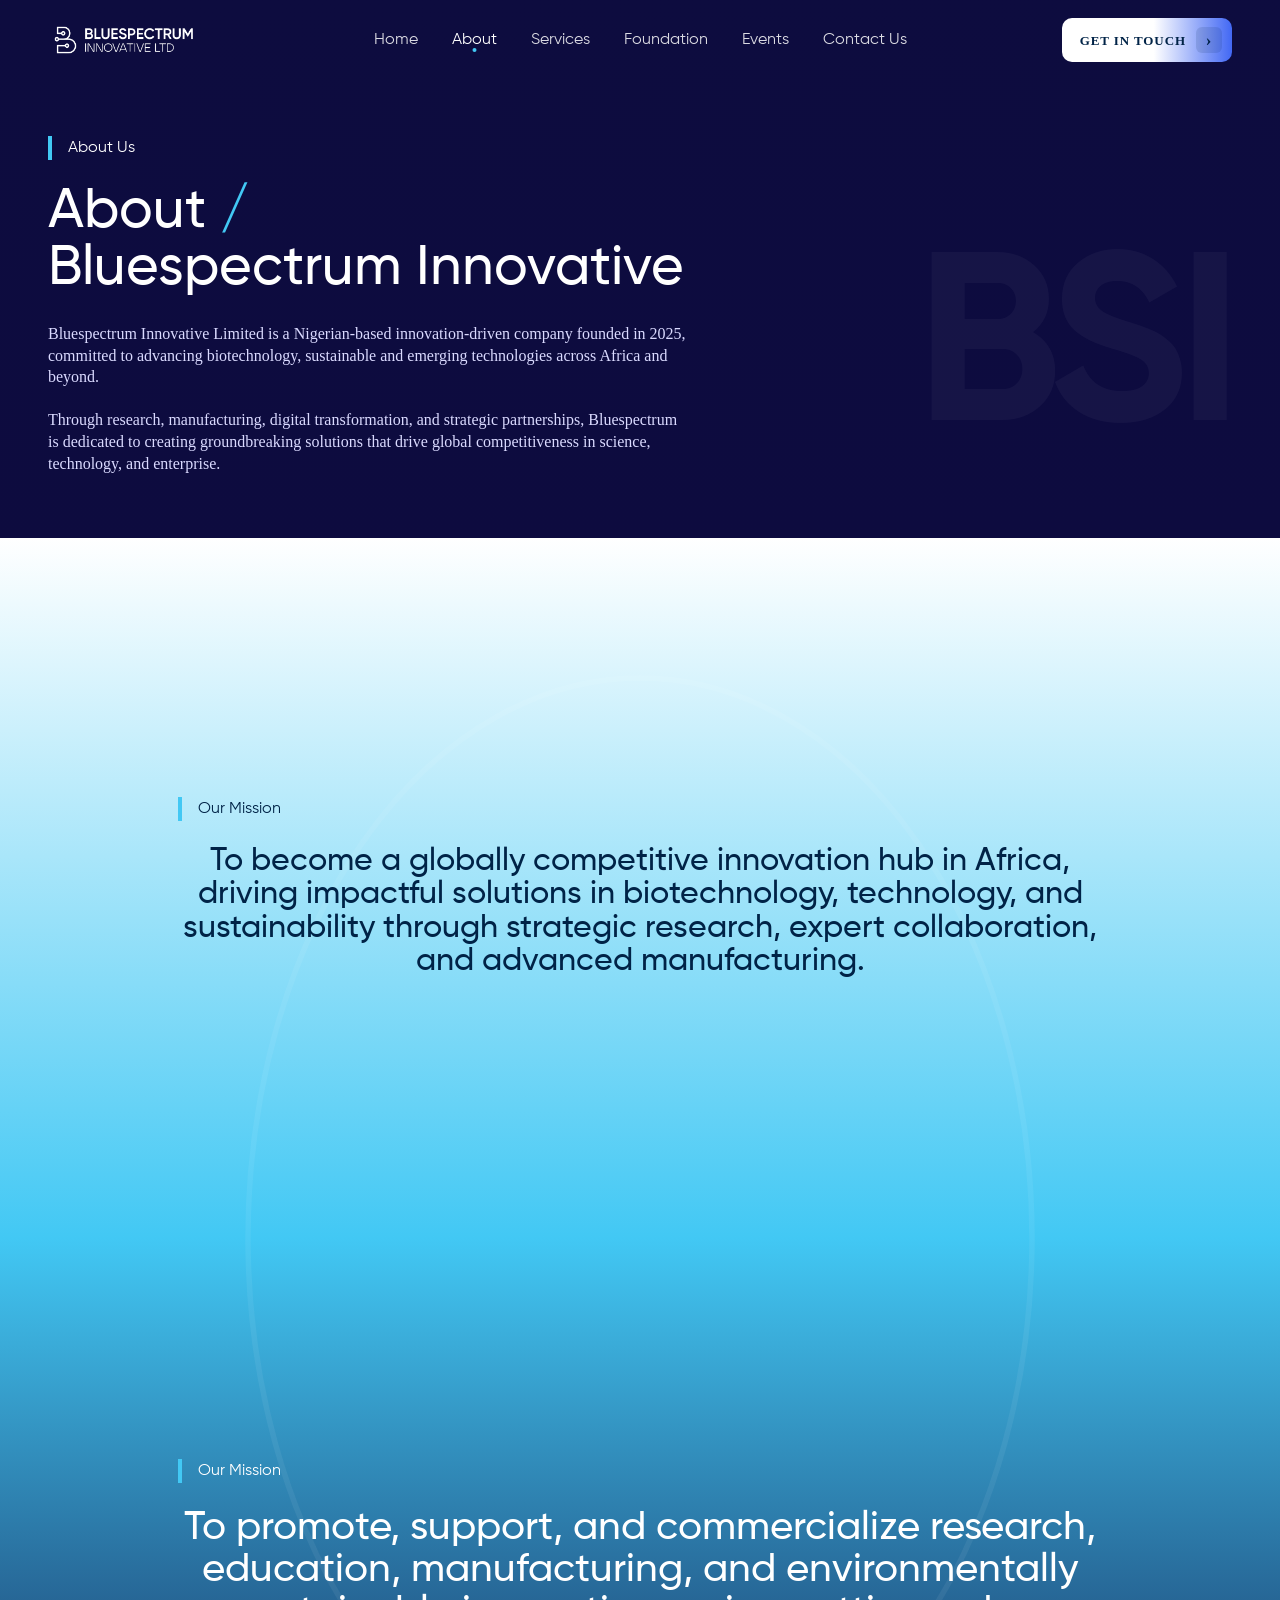
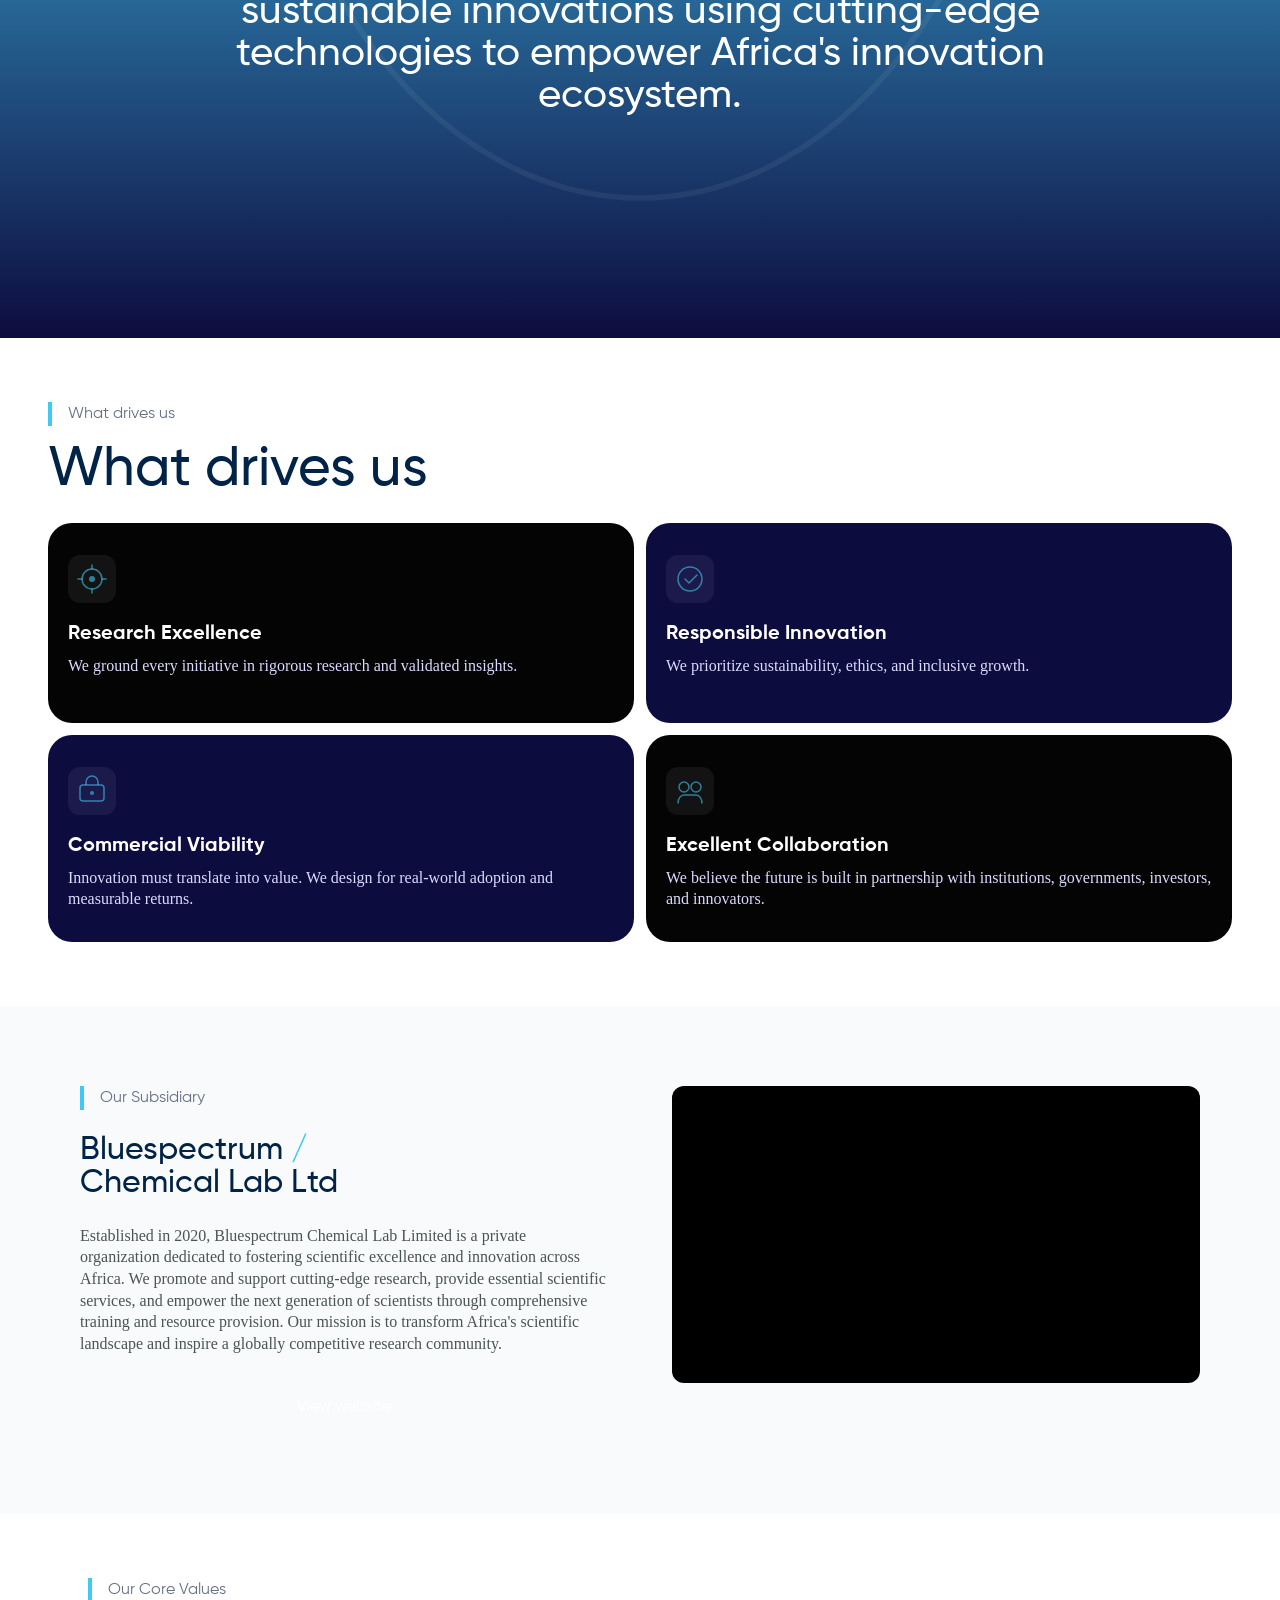
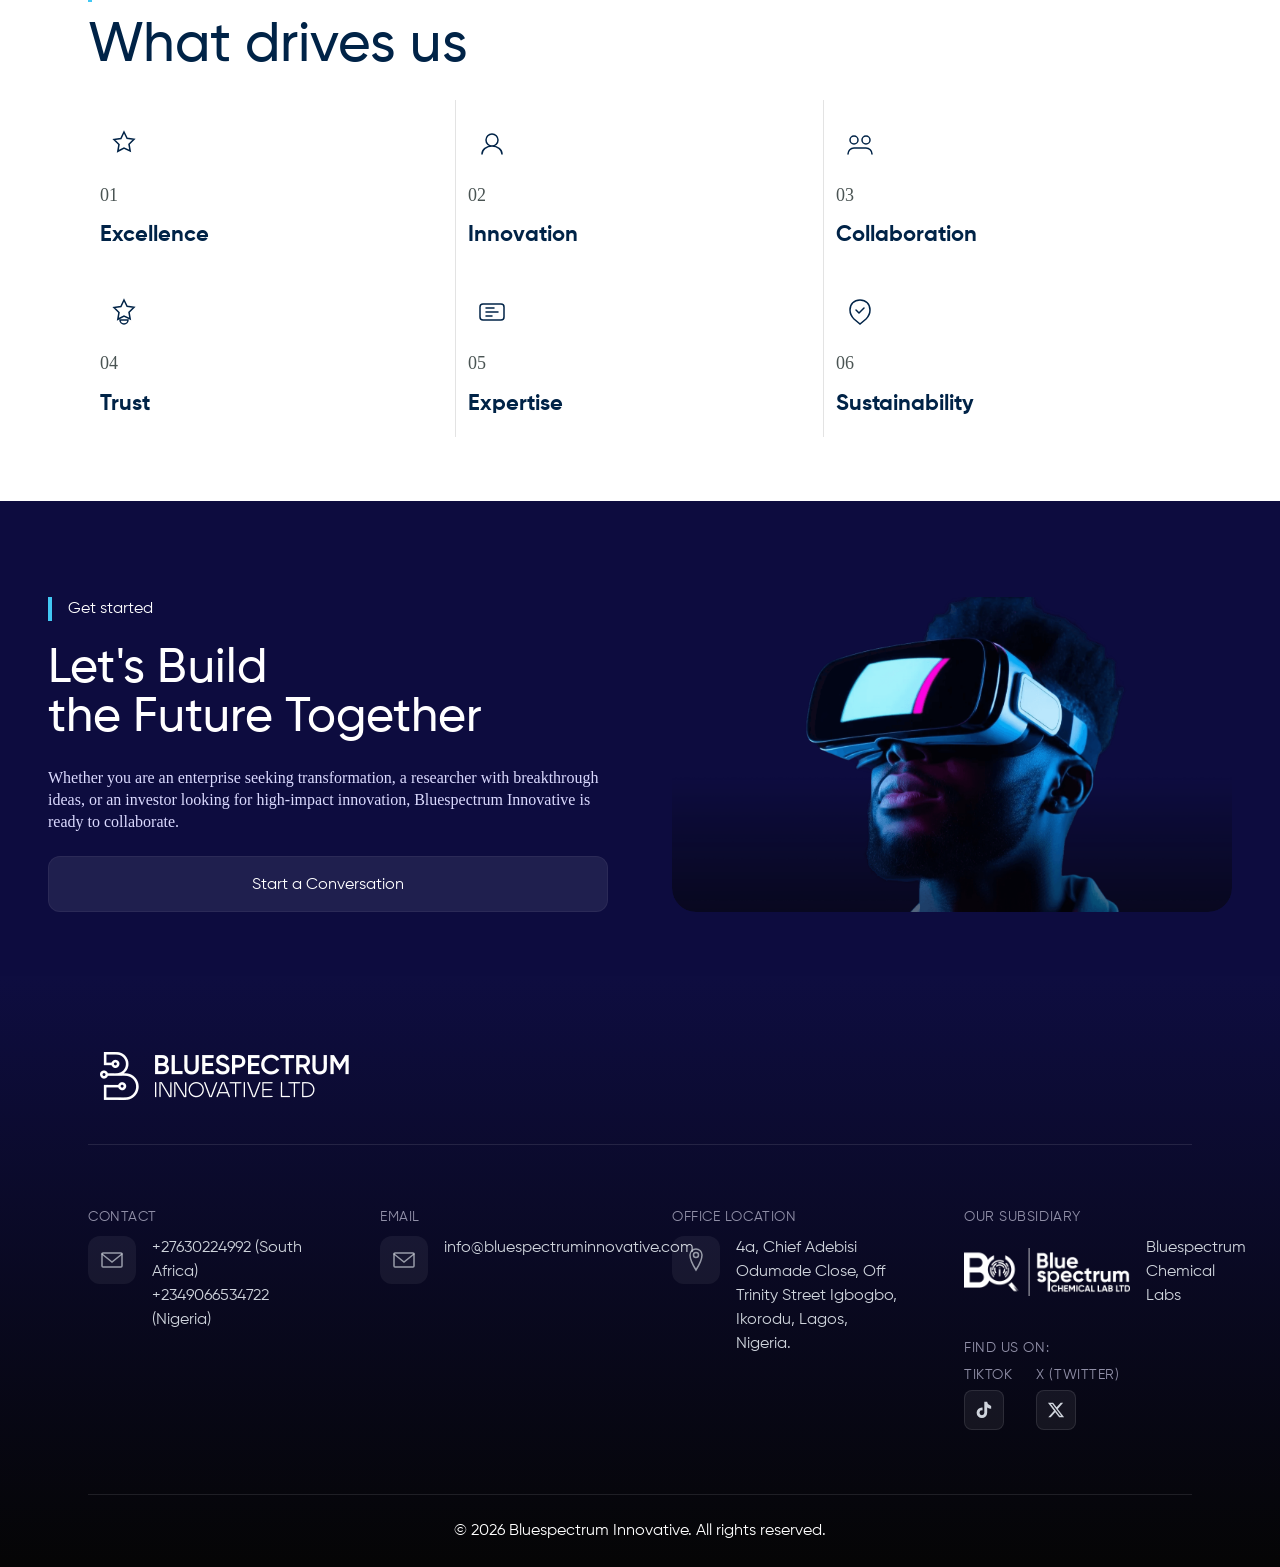
==== about.html @ 881f2aa6 "Initial commit — Bluespectrum Innovative website - All pages: index, about, services, foundation, co" ====
<!DOCTYPE html>
<html lang="en">
<head>
  <meta charset="UTF-8" />
  <meta name="viewport" content="width=device-width, initial-scale=1.0" />
  <title>About — Bluespectrum Innovative Ltd.</title>
  <meta name="description" content="Bluespectrum Innovative Limited is a Nigerian-based innovation-driven company founded in 2025, committed to advancing biotechnology, sustainable and emerging technologies across Africa." />
  <link rel="preconnect" href="https://fonts.googleapis.com" />
  <link rel="preconnect" href="https://fonts.gstatic.com" crossorigin />
  <link href="https://fonts.googleapis.com/css2?family=Inter:ital,wght@0,400;0,500;0,600;0,700;1,400&display=swap" rel="stylesheet" />
  <link rel="stylesheet" href="styles.css" />
</head>
<body>

  <!-- ── Header ─────────────────────────────────────────────── -->
  <header class="site-header" role="banner">
    <div class="nav-inner">
      <a class="nav-logo" href="index.html" aria-label="Bluespectrum Innovative — Home">
        <img src="assets/logo.png" alt="Bluespectrum Innovative" height="40" />
      </a>
      <nav class="nav-links" aria-label="Main navigation">
        <ul role="list">
          <li><a href="index.html">Home</a></li>
          <li><a href="about.html" class="active" aria-current="page">About</a></li>
          <li><a href="services.html">Services</a></li>
          <li><a href="foundation.html">Foundation</a></li>
          <li><a href="events.html">Events</a></li>
          <li><a href="contact.html">Contact Us</a></li>
        </ul>
      </nav>
      <a href="contact.html" class="nav-cta">Get in touch</a>
      <button class="nav-toggle" aria-label="Open navigation menu" aria-expanded="false" aria-controls="mobile-menu">
        <svg width="24" height="24" viewBox="0 0 24 24" fill="none" aria-hidden="true" focusable="false">
          <rect y="4"  width="24" height="2" rx="1" fill="currentColor"/>
          <rect y="11" width="24" height="2" rx="1" fill="currentColor"/>
          <rect y="18" width="24" height="2" rx="1" fill="currentColor"/>
        </svg>
      </button>
    </div>
  </header>

  <!-- ── Mobile Menu ────────────────────────────────────────── -->
  <dialog class="mobile-menu" id="mobile-menu" aria-label="Navigation menu">
    <button class="mobile-menu-close" aria-label="Close navigation menu">
      <svg width="24" height="24" viewBox="0 0 24 24" fill="none" aria-hidden="true" focusable="false">
        <path d="M18 6L6 18M6 6l12 12" stroke="currentColor" stroke-width="2" stroke-linecap="round"/>
      </svg>
    </button>
    <nav aria-label="Mobile navigation">
      <ul role="list">
        <li><a href="index.html">Home</a></li>
        <li><a href="about.html" aria-current="page">About</a></li>
        <li><a href="services.html">Services</a></li>
        <li><a href="foundation.html">Foundation</a></li>
        <li><a href="events.html">Events</a></li>
        <li><a href="contact.html">Contact Us</a></li>
      </ul>
    </nav>
  </dialog>

  <main>

    <!-- ── 1. Hero ─────────────────────────────────────────────── -->
    <section class="page-hero about-hero" aria-label="About hero">
      <div class="page-hero-inner">
        <div class="page-hero-text">
          <div class="eyebrow-tag">About Us</div>
          <h1 class="page-hero-heading reveal-text">About&nbsp;<span class="heading-slash">/</span><br>Bluespectrum Innovative</h1>
          <p class="page-hero-desc reveal-text">Bluespectrum Innovative Limited is a Nigerian-based innovation-driven company founded in 2025, committed to advancing biotechnology, sustainable and emerging technologies across Africa and beyond.<br><br>Through research, manufacturing, digital transformation, and strategic partnerships, Bluespectrum is dedicated to creating groundbreaking solutions that drive global competitiveness in science, technology, and enterprise.</p>
        </div>
        <div class="about-brand-mark" aria-hidden="true">BSI</div>
      </div>
    </section>

    <!-- ── 2. Mission & Vision ────────────────────────────────── -->
    <section class="mission-section" aria-labelledby="mission1-heading">
      <div class="africa-silhouette" aria-hidden="true"></div>

      <div class="mission-block mission-block--1">
        <div class="mission-block-inner">
          <div class="eyebrow-tag section-eyebrow--dark">Our Mission</div>
          <p class="mission-statement mission-statement--1 reveal-text" id="mission1-heading">To become a globally competitive innovation hub in Africa, driving impactful solutions in biotechnology, technology, and sustainability through strategic research, expert collaboration, and advanced manufacturing.</p>
        </div>
      </div>

      <div class="mission-block mission-block--2">
        <div class="mission-block-inner">
          <div class="eyebrow-tag">Our Mission</div>
          <p class="mission-statement mission-statement--2 reveal-text">To promote, support, and commercialize research, education, manufacturing, and environmentally sustainable innovations using cutting-edge technologies to empower Africa's innovation ecosystem.</p>
        </div>
      </div>
    </section>

    <!-- ── 3. What Drives Us ──────────────────────────────────── -->
    <section class="drives-section" aria-labelledby="drives-heading">
      <div class="drives-inner">
        <div class="drives-header">
          <div class="eyebrow-tag section-eyebrow--muted">What drives us</div>
          <h2 class="drives-heading reveal-text" id="drives-heading">What drives us</h2>
        </div>
        <div class="drives-grid">

          <div class="drive-card drive-card--near-black">
            <div class="drive-card-icon" aria-hidden="true">
              <svg width="40" height="40" viewBox="0 0 40 40" fill="none"><circle cx="20" cy="20" r="10" stroke="rgba(66,200,244,0.6)" stroke-width="1.5"/><path d="M20 10V6M20 34v-4M10 20H6M34 20h-4" stroke="rgba(66,200,244,0.6)" stroke-width="1.5" stroke-linecap="round"/><circle cx="20" cy="20" r="3" fill="rgba(66,200,244,0.6)"/></svg>
            </div>
            <div class="drive-card-text">
              <h3 class="drive-card-title">Research Excellence</h3>
              <p class="drive-card-body">We ground every initiative in rigorous research and validated insights.</p>
            </div>
          </div>

          <div class="drive-card drive-card--navy">
            <div class="drive-card-icon" aria-hidden="true">
              <svg width="40" height="40" viewBox="0 0 40 40" fill="none"><path d="M8 20C8 13.373 13.373 8 20 8s12 5.373 12 12-5.373 12-12 12S8 26.627 8 20z" stroke="rgba(66,200,244,0.6)" stroke-width="1.5" fill="none"/><path d="M15 20l4 4 8-8" stroke="rgba(66,200,244,0.6)" stroke-width="1.5" stroke-linecap="round" stroke-linejoin="round"/></svg>
            </div>
            <div class="drive-card-text">
              <h3 class="drive-card-title">Responsible Innovation</h3>
              <p class="drive-card-body">We prioritize sustainability, ethics, and inclusive growth.</p>
            </div>
          </div>

          <div class="drive-card drive-card--navy">
            <div class="drive-card-icon" aria-hidden="true">
              <svg width="40" height="40" viewBox="0 0 40 40" fill="none"><rect x="8" y="14" width="24" height="16" rx="3" stroke="rgba(66,200,244,0.6)" stroke-width="1.5" fill="none"/><path d="M14 14V11a6 6 0 0 1 12 0v3" stroke="rgba(66,200,244,0.6)" stroke-width="1.5" fill="none"/><circle cx="20" cy="22" r="2" fill="rgba(66,200,244,0.6)"/></svg>
            </div>
            <div class="drive-card-text">
              <h3 class="drive-card-title">Commercial Viability</h3>
              <p class="drive-card-body">Innovation must translate into value. We design for real-world adoption and measurable returns.</p>
            </div>
          </div>

          <div class="drive-card drive-card--near-black">
            <div class="drive-card-icon" aria-hidden="true">
              <svg width="40" height="40" viewBox="0 0 40 40" fill="none"><circle cx="14" cy="16" r="5" stroke="rgba(66,200,244,0.6)" stroke-width="1.5" fill="none"/><circle cx="26" cy="16" r="5" stroke="rgba(66,200,244,0.6)" stroke-width="1.5" fill="none"/><path d="M8 32c0-4.418 2.686-8 6-8h12c3.314 0 6 3.582 6 8" stroke="rgba(66,200,244,0.6)" stroke-width="1.5" stroke-linecap="round" fill="none"/></svg>
            </div>
            <div class="drive-card-text">
              <h3 class="drive-card-title">Excellent Collaboration</h3>
              <p class="drive-card-body">We believe the future is built in partnership with institutions, governments, investors, and innovators.</p>
            </div>
          </div>

        </div>
      </div>
    </section>

    <!-- ── 4. Subsidiary / Welcome ────────────────────────────── -->
    <section class="subsidiary-section" aria-labelledby="subsidiary-heading">
      <div class="subsidiary-inner">
        <div class="subsidiary-text">
          <div class="eyebrow-tag section-eyebrow--muted">Our Subsidiary</div>
          <h2 class="subsidiary-heading reveal-text" id="subsidiary-heading">Bluespectrum&nbsp;<span class="heading-slash">/</span><br>Chemical Lab Ltd</h2>
          <p class="subsidiary-body">Established in 2020, Bluespectrum Chemical Lab Limited is a private organization dedicated to fostering scientific excellence and innovation across Africa. We promote and support cutting-edge research, provide essential scientific services, and empower the next generation of scientists through comprehensive training and resource provision. Our mission is to transform Africa's scientific landscape and inspire a globally competitive research community.</p>
          <a href="https://www.bluespectrumchemicallabs.com/" class="btn btn-secondary-cta" target="_blank" rel="noopener noreferrer">View website</a>
        </div>
        <div class="subsidiary-video">
          <!-- YouTube embed — responsive 16:9, no autoplay, muted, 12px radius -->
          <div class="video-wrapper">
            <iframe
              src="https://www.youtube-nocookie.com/embed/PuI9IvRmWKU?rel=0&modestbranding=1"
              title="Bluespectrum Chemical Lab Ltd — Introduction"
              frameborder="0"
              allow="accelerometer; clipboard-write; encrypted-media; gyroscope; picture-in-picture"
              allowfullscreen
              loading="lazy"
            ></iframe>
          </div>
        </div>
      </div>
    </section>

    <!-- ── 5. Core Values ──────────────────────────────────────── -->
    <section class="values-section" aria-labelledby="values-heading">
      <div class="values-inner">
        <div class="values-header">
          <div class="eyebrow-tag section-eyebrow--muted">Our Core Values</div>
          <h2 class="values-heading reveal-text" id="values-heading">What drives us</h2>
        </div>
        <div class="values-grid">

          <div class="value-item">
            <div class="value-icon" aria-hidden="true">
              <svg width="32" height="32" viewBox="0 0 32 32" fill="none"><path d="M16 4l3.09 6.26L26 11.27l-5 4.87 1.18 6.86L16 20l-6.18 3.27 1.18-6.86-5-4.87 6.91-1.01L16 4z" stroke="var(--dark-blue)" stroke-width="1.5" fill="none"/></svg>
            </div>
            <span class="value-number">01</span>
            <h3 class="value-title">Excellence</h3>
          </div>

          <div class="value-item">
            <div class="value-icon" aria-hidden="true">
              <svg width="32" height="32" viewBox="0 0 32 32" fill="none"><path d="M16 6a6 6 0 0 1 6 6 6 6 0 0 1-6 6 6 6 0 0 1-6-6 6 6 0 0 1 6-6zM6 26c0-4.418 4.477-8 10-8s10 3.582 10 8" stroke="var(--dark-blue)" stroke-width="1.5" stroke-linecap="round" fill="none"/></svg>
            </div>
            <span class="value-number">02</span>
            <h3 class="value-title">Innovation</h3>
          </div>

          <div class="value-item">
            <div class="value-icon" aria-hidden="true">
              <svg width="32" height="32" viewBox="0 0 32 32" fill="none"><circle cx="10" cy="12" r="4" stroke="var(--dark-blue)" stroke-width="1.5" fill="none"/><circle cx="22" cy="12" r="4" stroke="var(--dark-blue)" stroke-width="1.5" fill="none"/><path d="M4 26c0-3.314 2.686-6 6-6h12c3.314 0 6 2.686 6 6" stroke="var(--dark-blue)" stroke-width="1.5" stroke-linecap="round" fill="none"/></svg>
            </div>
            <span class="value-number">03</span>
            <h3 class="value-title">Collaboration</h3>
          </div>

          <div class="value-item">
            <div class="value-icon" aria-hidden="true">
              <svg width="32" height="32" viewBox="0 0 32 32" fill="none"><path d="M16 4l3.09 6.26L26 11.27l-5 4.87 1.18 6.86L16 20l-6.18 3.27 1.18-6.86-5-4.87 6.91-1.01L16 4z" stroke="var(--dark-blue)" stroke-width="1.5" fill="none"/><path d="M16 28a4 4 0 0 0 4-4H12a4 4 0 0 0 4 4z" stroke="var(--dark-blue)" stroke-width="1.5" fill="none"/></svg>
            </div>
            <span class="value-number">04</span>
            <h3 class="value-title">Trust</h3>
          </div>

          <div class="value-item">
            <div class="value-icon" aria-hidden="true">
              <svg width="32" height="32" viewBox="0 0 32 32" fill="none"><rect x="4" y="8" width="24" height="16" rx="3" stroke="var(--dark-blue)" stroke-width="1.5" fill="none"/><path d="M10 16h12M10 12h8M10 20h6" stroke="var(--dark-blue)" stroke-width="1.5" stroke-linecap="round"/></svg>
            </div>
            <span class="value-number">05</span>
            <h3 class="value-title">Expertise</h3>
          </div>

          <div class="value-item">
            <div class="value-icon" aria-hidden="true">
              <svg width="32" height="32" viewBox="0 0 32 32" fill="none"><path d="M16 4C10 4 6 8 6 14c0 4 2 7 4 9l6 5 6-5c2-2 4-5 4-9 0-6-4-10-10-10z" stroke="var(--dark-blue)" stroke-width="1.5" fill="none"/><path d="M12 14l3 3 5-5" stroke="var(--dark-blue)" stroke-width="1.5" stroke-linecap="round" stroke-linejoin="round"/></svg>
            </div>
            <span class="value-number">06</span>
            <h3 class="value-title">Sustainability</h3>
          </div>

        </div>
      </div>
    </section>

    <!-- ── 6. Final CTA ───────────────────────────────────────── -->
    <section class="cta-final" aria-labelledby="cta-heading">
      <div class="cta-inner">
        <div class="cta-text">
          <div class="eyebrow-tag" role="text">Get started</div>
          <h2 class="cta-heading reveal-text" id="cta-heading">Let's Build&nbsp;<br>the Future Together</h2>
          <p>Whether you are an enterprise seeking transformation, a researcher with breakthrough ideas, or an investor looking for high-impact innovation, Bluespectrum Innovative is ready to collaborate.</p>
          <a href="contact.html" class="btn btn-secondary-cta">Start a Conversation</a>
        </div>
        <div class="cta-photo">
          <img src="assets/cta-photo.png" alt="Bluespectrum Innovative — collaboration" />
        </div>
      </div>
    </section>

  </main>

  <!-- ── Footer ────────────────────────────────────────────────── -->
  <footer class="site-footer" role="contentinfo">
    <div class="footer-inner">

      <div class="footer-logo-row">
        <a href="index.html" aria-label="Bluespectrum Innovative — Home">
          <img src="assets/logo.png" alt="Bluespectrum Innovative" height="72" class="footer-logo" />
        </a>
      </div>

      <div class="footer-columns">

        <div class="footer-col">
          <p class="footer-label">CONTACT</p>
          <div class="footer-contact-item">
            <svg width="48" height="48" viewBox="0 0 48 48" fill="none" aria-hidden="true" focusable="false">
              <rect width="48" height="48" rx="12" fill="rgba(255,255,255,0.06)"/>
              <path d="M15 17h18a1 1 0 0 1 1 1v12a1 1 0 0 1-1 1H15a1 1 0 0 1-1-1V18a1 1 0 0 1 1-1z" stroke="rgba(207,212,220,0.7)" stroke-width="1.5" fill="none"/>
              <path d="M14 18l10 8 10-8" stroke="rgba(207,212,220,0.7)" stroke-width="1.5" stroke-linecap="round"/>
            </svg>
            <div>
              <a href="tel:+27630224992" class="footer-contact-link">+27630224992 (South Africa)</a>
              <a href="tel:+2349066534722" class="footer-contact-link">+2349066534722 (Nigeria)</a>
            </div>
          </div>
        </div>

        <div class="footer-col">
          <p class="footer-label">EMAIL</p>
          <div class="footer-contact-item">
            <svg width="48" height="48" viewBox="0 0 48 48" fill="none" aria-hidden="true" focusable="false">
              <rect width="48" height="48" rx="12" fill="rgba(255,255,255,0.06)"/>
              <path d="M15 17h18a1 1 0 0 1 1 1v12a1 1 0 0 1-1 1H15a1 1 0 0 1-1-1V18a1 1 0 0 1 1-1z" stroke="rgba(207,212,220,0.7)" stroke-width="1.5" fill="none"/>
              <path d="M14 18l10 8 10-8" stroke="rgba(207,212,220,0.7)" stroke-width="1.5" stroke-linecap="round"/>
            </svg>
            <div>
              <a href="mailto:info@bluespectruminnovative.com" class="footer-contact-link">info@bluespectruminnovative.com</a>
            </div>
          </div>
        </div>

        <div class="footer-col">
          <p class="footer-label">OFFICE LOCATION</p>
          <div class="footer-contact-item">
            <svg width="48" height="48" viewBox="0 0 48 48" fill="none" aria-hidden="true" focusable="false">
              <rect width="48" height="48" rx="12" fill="rgba(255,255,255,0.06)"/>
              <path d="M24 13C20.686 13 18 15.686 18 19C18 24.5 24 34 24 34C24 34 30 24.5 30 19C30 15.686 27.314 13 24 13Z" stroke="rgba(207,212,220,0.7)" stroke-width="1.5" fill="none"/>
              <circle cx="24" cy="19" r="2.5" stroke="rgba(207,212,220,0.7)" stroke-width="1.5"/>
            </svg>
            <div>
              <p class="footer-contact-text">4a, Chief Adebisi Odumade Close, Off Trinity Street Igbogbo, Ikorodu, Lagos, Nigeria.</p>
            </div>
          </div>
        </div>

        <div class="footer-col">
          <p class="footer-label">OUR SUBSIDIARY</p>
          <div class="footer-contact-item footer-subsidiary-row">
            <img src="assets/subsidiary-logo.png" alt="Bluespectrum Chemical Labs" class="subsidiary-logo" />
            <a href="https://www.bluespectrumchemicallabs.com/" class="footer-contact-link" target="_blank" rel="noopener noreferrer">Bluespectrum Chemical Labs</a>
          </div>

          <div class="footer-social">
            <p class="footer-label">FIND US ON:</p>
            <div class="footer-social-icons">
              <div class="social-group">
                <p class="footer-label social-platform-label">TIKTOK</p>
                <a href="https://www.tiktok.com/@bluespectrum_inno" class="social-link" target="_blank" rel="noopener noreferrer" aria-label="TikTok">
                  <svg width="20" height="20" viewBox="0 0 24 24" fill="currentColor" aria-hidden="true" focusable="false"><path d="M19.59 6.69a4.83 4.83 0 01-3.77-4.25V2h-3.45v13.67a2.89 2.89 0 01-2.88 2.5 2.89 2.89 0 01-2.89-2.89 2.89 2.89 0 012.89-2.89c.28 0 .54.04.79.1V9.01a6.31 6.31 0 00-.79-.05 6.34 6.34 0 00-6.34 6.34 6.34 6.34 0 006.34 6.34 6.34 6.34 0 006.33-6.34V9.01a8.16 8.16 0 004.77 1.52V7.07a4.85 4.85 0 01-1-.38z"/></svg>
                </a>
              </div>
              <div class="social-group">
                <p class="footer-label social-platform-label">X (TWITTER)</p>
                <a href="https://x.com/_bluespectrum" class="social-link" target="_blank" rel="noopener noreferrer" aria-label="X (Twitter)">
                  <svg width="18" height="18" viewBox="0 0 24 24" fill="currentColor" aria-hidden="true" focusable="false"><path d="M18.244 2.25h3.308l-7.227 8.26 8.502 11.24H16.17l-5.214-6.817L4.99 21.75H1.68l7.73-8.835L1.254 2.25H8.08l4.713 6.231zm-1.161 17.52h1.833L7.084 4.126H5.117z"/></svg>
                </a>
              </div>
            </div>
          </div>
        </div>

      </div><!-- /footer-columns -->

      <div class="footer-bottom">
        <p>© 2026 Bluespectrum Innovative. All rights reserved.</p>
      </div>

    </div><!-- /footer-inner -->
  </footer>

  <script src="script.js"></script>
</body>
</html>
---- styles.css ----
/* ================================================================
   Bluespectrum Innovative — Home Page Stylesheet
   Faithfully rebuilt from Framer handoff (FramerMigrate/).

   Custom fonts required from owner (Gilroy family + Aventa).
   Place woff2 files in assets/fonts/ and uncomment @font-face blocks.
   Fallback: Inter (loaded from Google Fonts) for headings; Georgia for body.
   ================================================================ */

/* ── Custom fonts ───────────────────────────────────────────────── */
@font-face {
  font-family: 'Gilroy-Thin';
  src: url('assets/fonts/Gilroy-Thin.ttf') format('truetype');
  font-weight: 400; font-style: normal; font-display: swap;
}
@font-face {
  font-family: 'Gilroy-Medium';
  src: url('assets/fonts/Gilroy-Medium.ttf') format('truetype');
  font-weight: 400; font-style: normal; font-display: swap;
}
@font-face {
  font-family: 'Gilroy-Bold';
  src: url('assets/fonts/Gilroy-Bold.ttf') format('truetype');
  font-weight: 400; font-style: normal; font-display: swap;
}
@font-face {
  font-family: 'Gilroy-Regular';
  src: url('assets/fonts/Gilroy-Regular.ttf') format('truetype');
  font-weight: 400; font-style: normal; font-display: swap;
}
@font-face {
  font-family: 'Gilroy-RegularItalic';
  src: url('assets/fonts/Gilroy-RegularItalic.ttf') format('truetype');
  font-weight: 400; font-style: normal; font-display: swap;
}

/* ── CSS Custom Properties ──────────────────────────────────────── */
:root {
  /* Font stacks — update when custom fonts are provided */
  --f-thin:      'Gilroy-Thin',         'Inter', system-ui, sans-serif;
  --f-semibold:  'Gilroy-Medium',       'Inter', system-ui, sans-serif;
  --f-bold:      'Gilroy-Bold',         'Inter', system-ui, sans-serif;
  --f-medium:    'Gilroy-Regular',      'Inter', system-ui, sans-serif;
  --f-italic:    'Gilroy-RegularItalic','Inter', system-ui, sans-serif;
  --f-body:      'Aventa',              'Georgia', serif;

  /* Design tokens */
  --cyan:          rgb(66, 200, 244);
  --navy:          rgb(13, 12, 63);
  --near-black:    rgb(4, 4, 4);
  --dark-blue:     rgb(0, 35, 71);
  --white:         rgb(255, 255, 255);
  --gray-text:     rgb(219, 218, 255);
  --black-subtext: rgb(74, 84, 83);
  --light-border:  rgb(227, 227, 227);
  --approach-bg:   rgb(249, 250, 251);
  --service-para:  rgb(218, 218, 255);
  --footer-label:  rgb(144, 143, 167);
  --footer-body:   rgb(207, 212, 220);
  --eyebrow-muted: rgb(102, 112, 133);

  /* Responsive gutters: phone=20, tablet=32, desktop=48 */
  --gutter:     20px;
  --nav-height: 80px;
}
@media (min-width: 810px)  { :root { --gutter: 32px; } }
@media (min-width: 1200px) { :root { --gutter: 48px; } }

/* ── Reset ──────────────────────────────────────────────────────── */
*, *::before, *::after { box-sizing: border-box; }
html { margin: 0; scroll-behavior: smooth; }
body {
  margin: 0;
  font-family: var(--f-body);
  color: var(--black-subtext);
  line-height: 1.35;
  overflow-x: hidden;
}
h1, h2, h3, h4, h5, h6 { margin: 0; font-family: var(--f-semibold); }
p { margin: 0; }
img { display: block; max-width: 100%; }
a   { color: inherit; text-decoration: none; }
ul  { list-style: none; margin: 0; padding: 0; }
button { cursor: pointer; border: none; background: none; font-family: inherit; }

/* ── Eyebrow tag ────────────────────────────────────────────────── */
/* Every section's eyebrow: 4px cyan left rule, Gilroy-Medium 16px */
.eyebrow-tag {
  display: inline-block;
  border-left: 4px solid var(--cyan);
  padding: 4px 16px 2px;
  font-family: var(--f-medium);
  font-weight: 400;
  font-size: 16px;
  line-height: 1.1;
  color: var(--white);
}
/* Muted version for white/light sections */
.section-eyebrow--muted {
  color: var(--eyebrow-muted);
}

/* ── Buttons ────────────────────────────────────────────────────── */
.btn {
  display: inline-flex;
  align-items: center;
  justify-content: center;
  height: 56px;
  padding: 14px 20px 12px;
  border-radius: 12px;
  font-family: var(--f-medium);
  font-weight: 400;
  font-size: 16px;
  line-height: 1;
  cursor: pointer;
  transition: box-shadow 0.2s ease;
  white-space: nowrap;
}

/* Primary — cyan fill, dark label */
.btn-primary-cta {
  background: var(--cyan);
  color: var(--dark-blue);
}
.btn-primary-cta:hover,
.btn-primary-cta:focus-visible {
  box-shadow: inset 0 4px 17px rgba(255, 255, 255, 0.97);
}

/* Secondary — dark-bg, white text */
.btn-secondary-cta {
  background: rgba(255, 255, 255, 0.08);
  color: var(--white);
  border: 1px solid rgba(255, 255, 255, 0.05);
}
.btn-secondary-cta:hover,
.btn-secondary-cta:focus-visible {
  box-shadow: inset 0 0 12px rgba(255, 255, 255, 0.4);
}

/* On-white outlined — light border, dark label */
.btn-outline-light {
  display: inline-flex;
  align-items: center;
  height: 56px;
  padding: 14px 20px 12px;
  border-radius: 12px;
  font-family: var(--f-medium);
  font-weight: 400;
  font-size: 16px;
  color: var(--dark-blue);
  border: 1px solid var(--light-border);
  background: transparent;
  transition: border-color 0.2s ease;
}
.btn-outline-light:hover,
.btn-outline-light:focus-visible {
  border-color: var(--dark-blue);
}

/* Focus ring */
:focus-visible {
  outline: 2px solid var(--cyan);
  outline-offset: 3px;
  border-radius: 4px;
}

/* ── Header ─────────────────────────────────────────────────────── */
.site-header {
  position: fixed;
  top: 0; left: 0; right: 0;
  z-index: 100;
  height: var(--nav-height);
  background: transparent;
  transition: background 0.3s ease, backdrop-filter 0.3s ease;
}
.site-header.scrolled {
  background: rgba(13, 12, 63, 0.92);
  backdrop-filter: blur(16px);
  -webkit-backdrop-filter: blur(16px);
}
.nav-inner {
  display: flex;
  align-items: center;
  justify-content: space-between;
  height: 100%;
  padding: 0 var(--gutter);
  max-width: 1296px;
  margin: 0 auto;
  position: relative;
}
.nav-logo img { height: 40px; width: auto; }

/* Desktop nav links — centered absolutely */
.nav-links {
  display: none;
  position: absolute;
  left: 50%;
  transform: translateX(-50%);
}
.nav-links ul {
  display: flex;
  align-items: center;
  gap: 2px;
}
.nav-links a {
  font-family: var(--f-medium);
  font-weight: 400;
  font-size: 16px;
  color: rgba(255, 255, 255, 0.85);
  padding: 8px 16px;
  border-radius: 8px;
  position: relative;
  transition: color 0.2s ease, background 0.2s ease;
}
.nav-links a:hover { color: var(--white); }
/* Active state: small cyan dot below text, not underline */
.nav-links a.active { color: var(--white); }
.nav-links a.active::after {
  content: '';
  position: absolute;
  bottom: 4px;
  left: 50%;
  transform: translateX(-50%);
  width: 4px; height: 4px;
  border-radius: 50%;
  background: var(--cyan);
}

/* Header CTA */
.nav-cta {
  display: none;
  align-items: center;
  gap: 10px;
  height: 44px;
  padding: 0 10px 0 18px;
  border-radius: 10px;
  background: linear-gradient(90deg, #FFFFFF 0%, #FFFFFF 54%, #4268F4 100%);
  border: none;
  color: var(--dark-blue);
  font-family: var(--f-body);
  font-size: 13px;
  font-weight: 600;
  letter-spacing: 0.07em;
  text-transform: uppercase;
  line-height: 1;
  transition: opacity 0.2s ease;
}
.nav-cta:hover { opacity: 0.88; }
.nav-cta::after {
  content: '›';
  display: inline-flex;
  align-items: center;
  justify-content: center;
  width: 26px;
  height: 26px;
  background: rgba(0, 35, 71, 0.12);
  border-radius: 6px;
  font-size: 17px;
  line-height: 1;
  color: var(--dark-blue);
  flex-shrink: 0;
}

/* Hamburger — phone only */
.nav-toggle {
  display: flex;
  align-items: center;
  justify-content: center;
  width: 44px; height: 44px;
  border-radius: 8px;
  color: var(--white);
  padding: 0;
  transition: background 0.2s ease;
}
.nav-toggle:hover { background: rgba(255, 255, 255, 0.1); }

/* ── Mobile Menu (dialog) ───────────────────────────────────────── */
.mobile-menu {
  position: fixed;
  inset: 0;
  z-index: 200;
  width: 100%;
  max-width: 100%;
  max-height: 100%;
  height: 100%;
  margin: 0;
  padding: 80px var(--gutter) var(--gutter);
  border: none;
  background: var(--navy);
  display: flex;
  flex-direction: column;
  justify-content: center;
  overflow-y: auto;
}
.mobile-menu:not([open]) { display: none; }

.mobile-menu-close {
  position: absolute;
  top: 20px;
  right: var(--gutter);
  width: 44px; height: 44px;
  display: flex; align-items: center; justify-content: center;
  border-radius: 8px;
  color: var(--white);
  transition: background 0.2s ease;
}
.mobile-menu-close:hover { background: rgba(255, 255, 255, 0.1); }

.mobile-menu nav ul {
  display: flex;
  flex-direction: column;
  gap: 4px;
}
.mobile-menu nav a {
  display: block;
  font-family: var(--f-italic);
  font-size: 40px;
  line-height: 1;
  letter-spacing: -0.02em;
  color: var(--white);
  padding: 10px 0;
  transition: color 0.2s ease;
}
.mobile-menu nav a:hover,
.mobile-menu nav a[aria-current] { color: var(--cyan); }

/* ── 1. Hero Section ────────────────────────────────────────────── */
.hero {
  /* Phone gradient */
  background: linear-gradient(0deg,
    rgba(255, 255, 255, 1)     0%,
    rgba(66, 200, 244, 1)      15%,
    rgb(13, 12, 63)            35%,
    rgba(13, 12, 63, 1)        100%
  );
  min-height: 1274px;
  display: flex;
  flex-direction: column;
  position: relative;
  overflow: hidden;
}

.hero-inner {
  display: flex;
  flex-direction: column;
  gap: 32px;
  padding: calc(var(--nav-height) + 56px) var(--gutter) 48px;
  max-width: 1200px;
  width: 100%;
  align-self: center;
}

/* Eyebrow */
.hero-eyebrow { /* container, no extra styles needed */ }

/* Two-col row: stacked on phone */
.hero-cols {
  display: flex;
  flex-direction: column;
  gap: 32px;
}

.hero-heading {
  font-family: var(--f-semibold);
  font-weight: 400;
  font-size: 48px;
  line-height: 1.1;
  color: var(--white);
}

.hero-right {
  display: flex;
  flex-direction: column;
  gap: 32px;
}

.hero-description {
  font-family: var(--f-body);
  font-size: 20px;
  line-height: 1.35;
  color: var(--gray-text);
}

/* Buttons stack on phone */
.hero-buttons {
  display: flex;
  flex-direction: column;
  gap: 12px;
}
.hero-buttons .btn {
  width: 100%;
}

/* Image strip */
.hero-images {
  display: flex;
  justify-content: center;
  align-items: center;
  gap: 32px;
  padding: 0 var(--gutter);
  overflow: hidden;
  align-self: center;
  width: 100%;
  max-width: 1200px;
  margin-top: 16px;
}

.hero-img-card {
  width: 348px;
  height: 348px;
  flex-shrink: 0;
  border-radius: 32px;
  border: 4px solid var(--white);
  overflow: hidden;
  background: var(--navy);
}

/* Outer cards enter from sides, hidden on phone */
.hero-img-card--left  {
  display: none;
  transform: rotate(4deg) translateX(200px);
  opacity: 0;
  transition: transform 0.4s ease, opacity 0.4s ease;
}
.hero-img-card--right {
  display: none;
  transform: rotate(-3deg) translateX(-200px);
  opacity: 0;
  transition: transform 0.4s ease, opacity 0.4s ease;
}
/* After JS triggers */
.hero.cards-visible .hero-img-card--left {
  transform: rotate(4deg)  translateX(0);
  opacity: 1;
}
.hero.cards-visible .hero-img-card--right {
  transform: rotate(-3deg) translateX(0);
  opacity: 1;
}

.hero-img-bg {
  width: 100%; height: 100%;
}
.hero-img-bg--1 {
  background: url('assets/hero-image1.jpg') center / cover no-repeat;
}
/* Exact crop from Framer: image 722×394 in 348×348, left=-245, bottom=-46 */
.hero-img-bg--2 {
  background: url('assets/hero-image2.jpg') no-repeat;
  background-size: 722px 394px;
  background-position: -245px 0;
}
/* Exact crop from Framer: image 934×509 in 348×348, left=-341, top=-65 */
.hero-img-bg--3 {
  background: url('assets/hero-image3.jpg') no-repeat;
  background-size: 934px 509px;
  background-position: -341px -65px;
}

/* ── 2. Research / Impact Section ───────────────────────────────── */
.research-section {
  background: var(--white);
  padding: 48px var(--gutter) 20px;
}
.research-inner {
  display: flex;
  flex-direction: column;
  gap: 32px;
  max-width: 1200px;
  margin: 0 auto;
}
.research-heading {
  font-family: var(--f-semibold);
  font-weight: 400;
  font-size: 40px;
  line-height: 1.05;
  color: var(--dark-blue);
}
.research-right {
  display: flex;
  flex-direction: column;
  gap: 18px;
}
.research-right > p {
  font-family: var(--f-body);
  font-size: 16px;
  line-height: 1.35;
  color: var(--black-subtext);
}

/* ── 3. Services Section ────────────────────────────────────────── */
.services-section {
  background: var(--white);
  padding: 64px 0;
}

.services-header {
  display: flex;
  flex-direction: column;
  gap: 24px;
  padding: 0 var(--gutter);
  max-width: 1200px;
  margin: 0 auto 24px;
}

.section-heading {
  font-family: var(--f-semibold);
  font-weight: 400;
  font-size: 40px;
  line-height: 1.03;
  color: var(--dark-blue);
}

/* Carousel wrapper — clips overflow */
.services-carousel-wrapper {
  position: relative;
  padding: 0 var(--gutter);
  overflow: hidden;
}

/* Phone: vertical list, no horizontal scroll */
.services-track {
  display: flex;
  flex-direction: column;
  gap: 8px;
}

/* Service card */
.service-card {
  background: var(--navy);
  border-radius: 32px;
  overflow: hidden;
  width: 100%;
  min-height: 550px;
  display: flex;
  flex-direction: column;
  position: relative;
  flex-shrink: 0;
}

.service-card-art {
  flex: 1;
  display: flex;
  align-items: flex-start;
  justify-content: center;
  padding: 48px 48px 0 32px;
}
.service-card-art svg {
  width: 234px;
  height: 217px;
  flex-shrink: 0;
}

.service-card-content {
  padding: 0 32px 32px 32px;
  display: flex;
  flex-direction: column;
  gap: 20px;
}

.service-card h3 {
  font-family: var(--f-bold);
  font-weight: 400;
  font-size: 26px;
  line-height: 1.15;
  color: var(--white);
}
.service-card p {
  font-family: var(--f-body);
  font-size: 18px;
  line-height: 1.3;
  color: var(--service-para);
}

/* Carousel arrow buttons — hidden on phone */
.carousel-btn { display: none; }

/* ── 4. Approach Section ────────────────────────────────────────── */
.approach-section {
  background: var(--approach-bg);
  padding: 64px 0 0;
}

.approach-header {
  display: flex;
  flex-direction: column;
  gap: 24px;
  padding: 0 var(--gutter);
  max-width: 1200px;
  margin: 0 auto 32px;
}

.approach-grid {
  display: grid;
  grid-template-columns: 1fr;
  gap: 12px;
  padding: 0 var(--gutter) 64px;
  max-width: 1200px;
  margin: 0 auto;
}

.approach-card {
  background-image: url('assets/approach-bg.png');
  background-size: cover;
  background-position: center;
  border-radius: 16px;
  padding: 28px 28px 32px;
  display: flex;
  flex-direction: column;
  gap: 8px;
  min-height: 220px;
}

.approach-num {
  font-family: var(--f-bold);
  font-weight: 400;
  font-size: 72px;
  line-height: 1.05;
  color: rgba(0, 36, 71, 0.19);
  text-align: center;
}

.approach-title {
  font-family: var(--f-bold);
  font-weight: 400;
  font-size: 24px;
  line-height: 1.05;
  color: var(--dark-blue);
}

.approach-card > p {
  font-family: var(--f-body);
  font-size: 16px;
  line-height: 1.3;
  color: var(--black-subtext);
}

/* ── 5. Vision Section ──────────────────────────────────────────── */
.vision-section {
  background: var(--near-black);
  overflow: hidden;
  padding: 80px 0 0;
}

.vision-inner {
  padding: 0 var(--gutter);
  max-width: 1200px;
  margin: 0 auto;
  display: flex;
  flex-direction: column;
  gap: 24px;
  align-items: flex-start;
}

/* On phone the eyebrow stays white by default */

.vision-heading {
  font-family: var(--f-semibold);
  font-weight: 400;
  font-size: 32px;
  line-height: 1.05;
  color: var(--cyan);
  text-align: left;
}

.vision-body {
  font-family: var(--f-body);
  font-size: 16px;
  line-height: 1.35;
  color: var(--white);
  text-align: left;
}

/* Globe artwork — phone: 774×282px */
.vision-globe {
  width: 100%;
  margin-top: 40px;
  overflow: hidden;
  display: flex;
  justify-content: center;
}
.vision-globe img {
  width: 774px;
  height: 282px;
  max-width: none; /* intentionally overflows — cropped by parent */
  display: block;
}

/* ── 6. Final CTA Section ───────────────────────────────────────── */
.cta-final {
  background: var(--navy);
  padding: 96px var(--gutter) 64px;
}

.cta-inner {
  max-width: 1200px;
  margin: 0 auto;
  display: flex;
  flex-direction: column;
  gap: 64px;
}

.cta-text {
  display: flex;
  flex-direction: column;
  gap: 24px;
}

.cta-heading {
  font-family: var(--f-semibold);
  font-weight: 400;
  font-size: 48px;
  line-height: 1.03;
  color: var(--white);
}

.cta-text > p {
  font-family: var(--f-body);
  font-size: 16px;
  line-height: 1.35;
  color: var(--gray-text);
}

.cta-photo {
  border-radius: 24px;
  overflow: hidden;
  flex-shrink: 0;
}
.cta-photo img {
  width: 100%;
  height: auto;
  display: block;
  object-fit: cover;
}

/* ── Footer ─────────────────────────────────────────────────────── */
.site-footer {
  background: linear-gradient(0deg, rgb(5, 5, 5) 0%, rgb(14, 13, 64) 100%);
}

.footer-inner {
  max-width: 1200px;
  margin: 0 auto;
  padding: 64px var(--gutter) 0;
  display: flex;
  flex-direction: column;
  gap: 64px;
}

/* Logo row */
.footer-logo-row {
  padding-bottom: 32px;
  border-bottom: 1px solid rgba(255, 255, 255, 0.10);
}
.footer-logo {
  height: 72px;
  width: auto;
}

/* Columns — stacked on phone/tablet */
.footer-columns {
  display: flex;
  flex-direction: column;
  gap: 40px;
}

.footer-col {}

.footer-label {
  font-family: var(--f-medium);
  font-weight: 400;
  font-size: 14px;
  line-height: 1.2;
  color: var(--footer-label);
  margin-bottom: 10px;
  text-transform: uppercase;
  letter-spacing: 0.04em;
}

.footer-contact-item {
  display: flex;
  align-items: flex-start;
  gap: 16px;
}
.footer-contact-item svg { flex-shrink: 0; }

.footer-contact-link {
  display: block;
  font-family: var(--f-medium);
  font-weight: 400;
  font-size: 16px;
  line-height: 24px;
  color: var(--footer-body);
  transition: color 0.2s ease;
}
.footer-contact-link:hover { color: var(--white); }

.footer-contact-text {
  font-family: var(--f-medium);
  font-weight: 400;
  font-size: 16px;
  line-height: 24px;
  color: var(--footer-body);
}

/* Subsidiary row */
.footer-subsidiary-row {
  align-items: center;
}
.subsidiary-logo {
  height: 48px;
  width: auto;
  flex-shrink: 0;
}

/* Social */
.footer-social {
  margin-top: 32px;
}
.footer-social-icons {
  display: flex;
  gap: 24px;
  align-items: flex-end;
  margin-top: 8px;
}
.social-group {
  display: flex;
  flex-direction: column;
  gap: 6px;
}
.social-platform-label {
  margin-bottom: 0;
}
.social-link {
  display: flex;
  align-items: center;
  justify-content: center;
  width: 40px; height: 40px;
  border-radius: 8px;
  background: rgba(255, 255, 255, 0.06);
  border: 1px solid rgba(255, 255, 255, 0.10);
  color: var(--footer-body);
  transition: color 0.2s ease, background 0.2s ease;
}
.social-link:hover {
  color: var(--white);
  background: rgba(255, 255, 255, 0.12);
}

/* Copyright bar */
.footer-bottom {
  border-top: 1px solid rgba(255, 255, 255, 0.10);
  padding: 24px 0;
  text-align: center;
}
.footer-bottom p {
  font-family: var(--f-medium);
  font-weight: 400;
  font-size: 16px;
  line-height: 24px;
  color: var(--white);
  margin: 0;
}

/* ── Reveal animations ──────────────────────────────────────────── */
/* Heading/text: opacity 0, translateY(10px), blur(10px) → visible */
.reveal-text {
  opacity: 0;
  transform: translateY(10px);
  filter: blur(10px);
  transition: opacity 0.5s ease, transform 0.5s ease, filter 0.5s ease;
}
.reveal-text.is-visible {
  opacity: 1;
  transform: translateY(0);
  filter: blur(0);
}
.reveal-text.delay-1 { transition-delay: 0.05s; }
.reveal-text.delay-2 { transition-delay: 0.1s;  }

/* ── Reduced motion ─────────────────────────────────────────────── */
@media (prefers-reduced-motion: reduce) {
  *, *::before, *::after {
    animation: none !important;
    transition-duration: 0.01ms !important;
    scroll-behavior: auto !important;
  }
  .reveal-text {
    opacity: 1;
    transform: none;
    filter: none;
  }
}

/* ═══════════════════════════════════════════════════════════════
   TABLET  — min-width: 810px
═══════════════════════════════════════════════════════════════ */
@media (min-width: 810px) {

  /* Header: show nav links and CTA, hide hamburger */
  .nav-links  { display: block; }
  .nav-cta    { display: inline-flex; }
  .nav-toggle { display: none; }

  /* ── Hero ── */
  .hero {
    background: linear-gradient(0deg,
      rgba(255, 255, 255, 1)   0%,
      rgba(66, 200, 244, 1)    25%,
      rgb(13, 12, 63)          51%,
      rgba(13, 12, 63, 1)      100%
    );
    min-height: 1080px;
  }

  .hero-heading { font-size: 64px; }

  /* Hero buttons: side by side on tablet */
  .hero-buttons {
    flex-direction: row;
  }
  .hero-buttons .btn { width: auto; }

  /* Outer image cards visible on tablet (clipped by overflow:hidden) */
  .hero-img-card--left,
  .hero-img-card--right {
    display: block;
  }

  /* ── Research ── */
  .research-inner {
    flex-direction: row;
    align-items: flex-start;
    gap: 0;
  }
  .research-heading {
    flex: 1;
    font-size: 56px;
  }
  .research-right {
    flex: 1;
  }

  /* ── Services ── */
  .section-heading { font-size: 56px; }

  /* Horizontal scrollable carousel */
  .services-carousel-wrapper {
    overflow: hidden;
    padding: 0 var(--gutter);
  }
  .services-track {
    flex-direction: row;
    gap: 8px;
    overflow-x: auto;
    scroll-snap-type: x mandatory;
    scrollbar-width: none;
    -ms-overflow-style: none;
    cursor: grab;
    user-select: none;
    -webkit-user-select: none;
    padding-bottom: 12px;
  }
  .services-track::-webkit-scrollbar { display: none; }
  .services-track.is-dragging { cursor: grabbing; }
  .service-card {
    width: 360px;
    flex-shrink: 0;
    scroll-snap-align: start;
  }

  /* Carousel arrow buttons */
  .carousel-btn {
    display: flex;
    align-items: center;
    justify-content: center;
    position: absolute;
    top: 50%;
    transform: translateY(-50%);
    width: 40px; height: 40px;
    border-radius: 50%;
    background: rgba(255, 255, 255, 0.92);
    color: var(--dark-blue);
    z-index: 10;
    box-shadow: 0 2px 10px rgba(0, 0, 0, 0.18);
    transition: background 0.2s ease, opacity 0.2s ease;
    flex-shrink: 0;
  }
  .carousel-btn:hover { background: var(--white); }
  .carousel-btn--prev { left: calc(var(--gutter) + 20px); }
  .carousel-btn--next { right: calc(var(--gutter) + 20px); }
  .carousel-btn[disabled] { opacity: 0.3; pointer-events: none; }

  /* ── Approach ── */
  .approach-grid { grid-template-columns: repeat(2, 1fr); }

  /* ── Vision: centered ── */
  .vision-inner { align-items: center; }
  .vision-heading {
    font-size: 48px;
    text-align: center;
  }
  .vision-body { text-align: center; }
  .vision-globe img {
    width: 1408px;
    height: 513px;
  }

  /* ── CTA: tablet stacks with 32px gap ── */
  .cta-inner { gap: 32px; }

  /* ── Footer columns: 2×2 grid ── */
  .footer-columns {
    flex-direction: row;
    flex-wrap: wrap;
    gap: 40px;
  }
  .footer-col {
    flex: 1 1 calc(50% - 20px);
    min-width: 200px;
  }
}

/* ═══════════════════════════════════════════════════════════════
   DESKTOP  — min-width: 1200px
═══════════════════════════════════════════════════════════════ */
@media (min-width: 1200px) {

  /* ── Hero: 2-column text layout ── */
  .hero-cols {
    flex-direction: row;
    align-items: flex-end;
    gap: 18px;
  }
  .hero-heading { flex: 1; }
  .hero-right   { flex: 1; }

  /* ── Research: heading 56px desktop ── */
  .research-heading { font-size: 56px; }

  /* ── Services: desktop shows 3 cards initially ── */
  /* (same horizontal scroll, but 3 fit in 1104px = 360*3 + 8*2 = 1096) */
  .service-card { width: 360px; }

  /* ── Approach: 4 columns ── */
  .approach-grid { grid-template-columns: repeat(4, 1fr); }

  /* ── CTA: 2-col horizontal ── */
  .cta-inner {
    flex-direction: row;
    align-items: stretch;
    gap: 64px;
  }
  .cta-text  { flex: 1; }
  .cta-photo {
    flex: 1;
    display: flex;
    align-items: stretch;
  }
  .cta-photo img {
    width: 100%;
    height: 100%;
    object-fit: cover;
    border-radius: 24px;
  }

  /* ── Footer: 4 columns in a row ── */
  .footer-columns {
    flex-wrap: nowrap;
    gap: 64px;
  }
  .footer-col { flex: 1; min-width: 0; }
}

/* ================================================================
   INNER PAGE SHARED STYLES
   Applies to about.html, services.html, contact.html, foundation.html
================================================================ */

/* ── Utility ────────────────────────────────────────────────────── */
.sr-only {
  position: absolute;
  width: 1px; height: 1px;
  padding: 0; margin: -1px;
  overflow: hidden;
  clip: rect(0, 0, 0, 0);
  white-space: nowrap;
  border: 0;
}

/* ── Inner page hero (shared base) ─────────────────────────────── */
.page-hero {
  background: linear-gradient(-2deg, rgb(13, 11, 63) 0%, rgba(13, 12, 63, 1) 100%);
  overflow: hidden;
  position: relative;
  padding-top: var(--nav-height);
}
.page-hero-inner {
  display: flex;
  flex-direction: column;
  width: 100%;
  max-width: calc(1200px + var(--gutter) * 2);
  margin: 0 auto;
  padding: 56px var(--gutter) 64px;
  gap: 32px;
  position: relative;
}
.page-hero-text {
  display: flex;
  flex-direction: column;
  gap: 24px;
  max-width: 640px;
}
.page-hero-heading {
  font-family: var(--f-semibold);
  font-weight: 400;
  font-size: 48px;
  line-height: 1.03;
  color: var(--white);
}
.page-hero-desc {
  font-family: var(--f-body);
  font-size: 16px;
  line-height: 1.35;
  color: var(--service-para);
}
.heading-slash {
  color: var(--cyan);
}

/* ── About hero: faded brand mark ─────────────────────────────── */
.about-brand-mark {
  font-family: var(--f-bold);
  font-weight: 400;
  font-size: clamp(80px, 20vw, 240px);
  line-height: 1;
  color: rgba(255, 255, 255, 0.04);
  letter-spacing: -0.04em;
  align-self: flex-end;
  pointer-events: none;
  user-select: none;
}

/* Services hero: compact height */
.services-hero .page-hero-inner {
  min-height: 280px;
}

/* Foundation hero: globe image */
.foundation-hero .page-hero-inner {
  flex-direction: row;
  align-items: flex-start;
  overflow: hidden;
}
.foundation-hero-globe {
  position: absolute;
  right: -80px;
  top: 50%;
  transform: translateY(-50%);
  width: 460px;
  opacity: 0.25;
  pointer-events: none;
}
.foundation-hero-globe img {
  width: 100%;
}

/* ── About: Mission & Vision ────────────────────────────────────── */
.mission-section {
  background: linear-gradient(180deg, rgba(255,255,255,1) 0%, rgba(66,200,244,1) 50%, rgba(13,12,63,1) 100%);
  position: relative;
  overflow: hidden;
}
.africa-silhouette {
  position: absolute;
  inset: 0;
  background: url("data:image/svg+xml,%3Csvg xmlns='http://www.w3.org/2000/svg' viewBox='0 0 400 500'%3E%3Cellipse cx='200' cy='250' rx='140' ry='200' fill='none' stroke='rgba(255,255,255,0.06)' stroke-width='2'/%3E%3C/svg%3E") center/contain no-repeat;
  pointer-events: none;
}
.mission-block {
  display: flex;
  justify-content: center;
  align-items: center;
  padding: 80px var(--gutter);
  min-height: 400px;
}
.mission-block--1 { min-height: 500px; }
.mission-block--2 { min-height: 500px; }
.mission-block-inner {
  display: flex;
  flex-direction: column;
  gap: 24px;
  max-width: 924px;
  width: 100%;
}
.mission-statement {
  font-family: var(--f-semibold);
  font-weight: 400;
  font-size: 22px;
  line-height: 1.05;
  text-align: center;
}
.mission-statement--1 {
  color: var(--dark-blue);
  font-size: 22px;
}
.mission-statement--2 {
  color: var(--white);
  font-size: 26px;
}
.section-eyebrow--dark {
  color: var(--dark-blue);
}

/* ── About: What Drives Us ──────────────────────────────────────── */
.drives-section {
  background: var(--white);
  padding: 64px var(--gutter);
}
.drives-inner {
  display: flex;
  flex-direction: column;
  gap: 24px;
  max-width: 1200px;
  margin: 0 auto;
}
.drives-header {
  display: flex;
  flex-direction: column;
  gap: 16px;
}
.drives-heading {
  font-family: var(--f-semibold);
  font-weight: 400;
  font-size: 40px;
  line-height: 1.03;
  color: var(--dark-blue);
}
.drives-grid {
  display: grid;
  grid-template-columns: 1fr;
  gap: 12px;
}
.drive-card {
  display: flex;
  flex-direction: column;
  gap: 20px;
  border-radius: 24px;
  padding: 32px 20px;
  min-height: 200px;
}
.drive-card--near-black { background: rgb(4, 4, 4); }
.drive-card--navy       { background: rgb(13, 12, 63); }
.drive-card-icon {
  width: 48px; height: 48px;
  display: flex; align-items: center; justify-content: center;
  background: rgba(255,255,255,0.06);
  border-radius: 12px;
  flex-shrink: 0;
}
.drive-card-text {
  display: flex;
  flex-direction: column;
  gap: 10px;
}
.drive-card-title {
  font-family: var(--f-bold);
  font-weight: 400;
  font-size: 20px;
  line-height: 1.15;
  color: var(--white);
}
.drive-card-body {
  font-family: var(--f-body);
  font-size: 16px;
  line-height: 1.3;
  color: var(--gray-text);
}

/* ── About: Subsidiary / Welcome ────────────────────────────────── */
.subsidiary-section {
  background: var(--approach-bg);
  padding: 80px 40px;
}
.subsidiary-inner {
  display: flex;
  flex-direction: column;
  gap: 48px;
  max-width: 1120px;
  margin: 0 auto;
}
.subsidiary-text {
  display: flex;
  flex-direction: column;
  gap: 24px;
}
.subsidiary-heading {
  font-family: var(--f-semibold);
  font-weight: 400;
  font-size: 32px;
  line-height: 1.05;
  color: var(--dark-blue);
}
.subsidiary-body {
  font-size: 16px;
  line-height: 1.35;
  color: var(--black-subtext);
}
.video-wrapper {
  position: relative;
  padding-bottom: 56.25%; /* 16:9 */
  height: 0;
  overflow: hidden;
  border-radius: 12px;
  background: #000;
}
.video-wrapper iframe {
  position: absolute;
  top: 0; left: 0;
  width: 100%; height: 100%;
  border-radius: 12px;
}

/* ── About: Core Values ─────────────────────────────────────────── */
.values-section {
  background: var(--white);
  padding: 64px var(--gutter);
  overflow: hidden;
}
.values-inner {
  display: flex;
  flex-direction: column;
  gap: 24px;
  max-width: 1104px;
  margin: 0 auto;
}
.values-header {
  display: flex;
  flex-direction: column;
  gap: 16px;
}
.values-heading {
  font-family: var(--f-semibold);
  font-weight: 400;
  font-size: 40px;
  line-height: 1.03;
  color: var(--dark-blue);
}
.values-grid {
  display: grid;
  grid-template-columns: 1fr;
  gap: 0;
}
.value-item {
  display: flex;
  align-items: center;
  gap: 16px;
  padding: 20px 4px;
  border-bottom: 1px solid var(--light-border);
}
.value-item:last-child { border-bottom: none; }
.value-icon {
  width: 48px; height: 48px;
  display: flex; align-items: center; justify-content: center;
  flex-shrink: 0;
}
.value-number {
  font-family: var(--f-body);
  font-size: 18px;
  line-height: 1.3;
  color: var(--black-subtext);
  min-width: 28px;
}
.value-title {
  font-family: var(--f-bold);
  font-weight: 400;
  font-size: 22px;
  line-height: 1.15;
  color: var(--dark-blue);
}

/* ── Services: Editorial full-width cards ───────────────────────── */
.service-editorial-section {
  background: var(--approach-bg);
  padding: 32px var(--gutter);
  display: flex;
  flex-direction: column;
  gap: 24px;
}
.svc-card {
  border-radius: 24px;
  overflow: hidden;
  max-width: 1200px;
  margin: 0 auto;
  width: 100%;
}
.svc-card--light { background: rgba(207, 243, 255, 0.4); }
.svc-card--dark  { background: rgb(4, 4, 4); }
.svc-card-inner {
  display: flex;
  flex-direction: column;
  padding: 12px;
  gap: 0;
  min-height: 403px;
}
.svc-card-image {
  width: 100%;
  height: 240px;
  border-radius: 12px;
  overflow: hidden;
  flex-shrink: 0;
}
.svc-card-image img {
  width: 100%; height: 100%;
  object-fit: cover;
}
.svc-card-body {
  display: flex;
  flex-direction: column;
  justify-content: space-between;
  padding: 20px 20px 32px;
  gap: 20px;
  flex: 1;
}
.svc-card-content {
  display: flex;
  flex-direction: column;
  gap: 18px;
}
.svc-card-category {
  font-family: var(--f-body);
  font-size: 16px;
  line-height: 1.3;
}
.svc-card--light .svc-card-category { color: var(--black-subtext); }
.svc-card--dark  .svc-card-category { color: var(--gray-text); }
.svc-card-heading {
  font-family: var(--f-bold);
  font-weight: 400;
  font-size: 24px;
  line-height: 1.05;
}
.svc-card--light .svc-card-heading { color: var(--navy); }
.svc-card--dark  .svc-card-heading { color: var(--white); }
.svc-card-para {
  font-family: var(--f-body);
  font-size: 16px;
  line-height: 1.35;
}
.svc-card--light .svc-card-para { color: var(--black-subtext); }
.svc-card--dark  .svc-card-para { color: var(--service-para); }

/* ── Contact: Info Section ──────────────────────────────────────── */
.contact-info-section {
  background: var(--white);
  padding: 56px var(--gutter);
  overflow: hidden;
}
.contact-info-inner {
  display: flex;
  flex-direction: column;
  gap: 32px;
  max-width: 1200px;
  margin: 0 auto;
}
.contact-item {
  display: flex;
  flex-direction: column;
  gap: 20px;
}
.contact-item-icon {
  width: 48px; height: 48px;
  background: rgb(207, 243, 255);
  border-radius: 12px;
  display: flex; align-items: center; justify-content: center;
  flex-shrink: 0;
}
.contact-item-body {
  display: flex;
  flex-direction: column;
  gap: 4px;
}
.contact-item-title {
  font-family: var(--f-bold);
  font-weight: 400;
  font-size: 22px;
  line-height: 1.05;
  color: var(--dark-blue);
}
.contact-item-desc {
  font-family: var(--f-body);
  font-size: 16px;
  line-height: 1.25;
  color: var(--black-subtext);
}
.contact-detail-link {
  display: block;
  font-family: var(--f-body);
  font-size: 16px;
  line-height: 24px;
  color: var(--dark-blue);
  border-left: 3px solid var(--cyan);
  padding: 6px 12px;
  background: rgba(207, 243, 255, 0.3);
  margin-top: 8px;
  border-radius: 0 4px 4px 0;
}
.contact-detail-link:hover { background: rgba(66, 200, 244, 0.12); }

/* ── Contact: Map Section ───────────────────────────────────────── */
.map-section {
  background: var(--white);
  padding: 0 var(--gutter) 80px;
}
.map-inner {
  display: flex;
  flex-direction: column;
  gap: 16px;
  max-width: 1200px;
  margin: 0 auto;
}
.map-wrapper {
  position: relative;
  height: 320px;
  border-radius: 24px;
  overflow: hidden;
  background: var(--approach-bg);
}
.map-wrapper iframe {
  width: 100%; height: 100%;
  border: none;
}
/* Show fallback if iframe fails (onerror sets class) */
.map-wrapper.map-error iframe { display: none; }
.map-fallback {
  display: none;
  position: absolute;
  inset: 0;
  align-items: center;
  justify-content: center;
  flex-direction: column;
  gap: 16px;
  padding: 24px;
  text-align: center;
  color: var(--black-subtext);
}
.map-wrapper.map-error .map-fallback { display: flex; }
.map-open-link {
  font-family: var(--f-body);
  font-size: 14px;
  color: var(--cyan);
  text-decoration: underline;
  align-self: flex-start;
}

/* ── Foundation: Mission section ────────────────────────────────── */
.foundation-mission {
  background: linear-gradient(180deg, rgb(207, 243, 255) 0%, rgb(255, 255, 255) 100%);
  padding: 80px var(--gutter) 100px;
  position: relative;
  overflow: hidden;
}
.foundation-mission-inner {
  display: flex;
  flex-direction: column;
  gap: 24px;
  max-width: 924px;
  margin: 0 auto;
  position: relative;
}
/* Decorative concentric rings */
.foundation-mission-circles {
  position: absolute;
  right: -200px;
  top: 50%;
  transform: translateY(-50%);
  width: 480px;
  height: 480px;
  border-radius: 50%;
  box-shadow:
    0 0 0 1px rgba(66, 200, 244, 0.12),
    0 0 0 40px rgba(66, 200, 244, 0.07),
    0 0 0 80px rgba(66, 200, 244, 0.05),
    0 0 0 120px rgba(66, 200, 244, 0.03);
  pointer-events: none;
}
.foundation-mission-statement {
  font-family: var(--f-semibold);
  font-weight: 400;
  font-size: 22px;
  line-height: 1.05;
  color: var(--dark-blue);
  text-align: center;
}

/* ── Foundation: Programs section ───────────────────────────────── */
.programs-section {
  background: var(--white);
  padding: 80px 40px;
  overflow: hidden;
}
.programs-inner {
  display: flex;
  flex-direction: column;
  gap: 32px;
  max-width: 1120px;
  margin: 0 auto;
}
.programs-header {
  display: flex;
  flex-direction: column;
  gap: 16px;
}
.programs-heading {
  font-family: var(--f-semibold);
  font-weight: 400;
  font-size: 36px;
  line-height: 1.05;
  color: var(--dark-blue);
}
.programs-grid {
  display: grid;
  grid-template-columns: 1fr;
  gap: 16px;
}
.program-card {
  display: flex;
  flex-direction: column;
  gap: 20px;
  padding: 8px 8px 0;
  border-radius: 12px;
  overflow: hidden;
}
.program-card-image {
  width: 100%;
  height: 200px;
  background: var(--approach-bg);
  border-radius: 12px;
  display: flex; align-items: center; justify-content: center;
}
.program-card-body {
  display: flex;
  flex-direction: column;
  gap: 12px;
  padding: 0 8px 20px;
  min-height: 160px;
}
.program-card-title {
  font-family: var(--f-semibold);
  font-weight: 400;
  font-size: 24px;
  line-height: 1.05;
  color: var(--dark-blue);
}
.program-card-body-text {
  font-family: var(--f-body);
  font-size: 16px;
  line-height: 1.35;
  color: var(--black-subtext);
}

/* ── Foundation: Impact section ─────────────────────────────────── */
.impact-section {
  background: var(--white);
  padding: 64px var(--gutter);
}
.impact-inner {
  display: flex;
  flex-direction: column;
  gap: 64px;
  max-width: 1200px;
  margin: 0 auto;
}
.impact-stories {
  display: flex;
  flex-direction: column;
  gap: 24px;
}
.impact-heading {
  font-family: var(--f-semibold);
  font-weight: 400;
  font-size: 40px;
  line-height: 1.03;
  color: var(--dark-blue);
}
.impact-cards-scroll {
  display: flex;
  flex-direction: column;
  gap: 8px;
  overflow-x: auto;
  scrollbar-width: none;
}
.impact-cards-scroll::-webkit-scrollbar { display: none; }
.impact-card {
  display: flex;
  align-items: center;
  gap: 16px;
  background: var(--approach-bg);
  border-radius: 16px;
  padding: 20px 24px;
  flex-shrink: 0;
}
.impact-stat {
  font-family: var(--f-semibold);
  font-size: 28px;
  line-height: 1;
  color: var(--dark-blue);
  min-width: 80px;
}
.impact-label {
  font-family: var(--f-body);
  font-size: 16px;
  line-height: 1.3;
  color: var(--black-subtext);
}
.sponsors-partners {
  display: flex;
  flex-direction: column;
  gap: 40px;
}
.sponsors-heading {
  font-family: var(--f-semibold);
  font-weight: 400;
  font-size: 40px;
  line-height: 1.03;
  color: var(--dark-blue);
  text-align: center;
}
.company-partners, .individual-partners {
  display: flex;
  flex-direction: column;
  gap: 16px;
}
.partners-label {
  font-family: var(--f-medium);
  font-size: 16px;
  color: var(--eyebrow-muted);
}
.company-partners-grid {
  display: grid;
  grid-template-columns: 1fr;
  gap: 12px;
}
.company-partner-card {
  display: flex;
  align-items: center;
  gap: 12px;
  background: var(--approach-bg);
  border-radius: 12px;
  padding: 16px 20px;
}
.company-number {
  font-family: var(--f-medium);
  font-size: 16px;
  color: var(--black-subtext);
}
.company-name {
  font-family: var(--f-semibold);
  font-size: 20px;
  line-height: 1.2;
  color: rgb(15, 23, 40);
}
.individual-partners-grid {
  display: grid;
  grid-template-columns: 1fr;
  gap: 12px;
}
.individual-partner-card {
  display: flex;
  align-items: center;
  gap: 16px;
  background: var(--approach-bg);
  border-radius: 16px;
  padding: 16px 20px;
}
.partner-avatar {
  width: 48px; height: 48px;
  border-radius: 8px;
  background: rgba(66, 200, 244, 0.15);
  flex-shrink: 0;
}
.partner-name {
  font-family: var(--f-semibold);
  font-size: 16px;
  line-height: 1.2;
  color: rgb(15, 23, 40);
}
.partner-country {
  font-family: var(--f-medium);
  font-size: 14px;
  color: var(--black-subtext);
}

/* ================================================================
   INNER PAGES — TABLET BREAKPOINT (810px)
================================================================ */
@media (min-width: 810px) {

  /* Inner page hero heading: 56px */
  .page-hero-heading { font-size: 56px; }

  /* About hero: side by side */
  .about-hero .page-hero-inner {
    flex-direction: row;
    align-items: flex-end;
  }
  .about-brand-mark {
    display: block;
    flex: 1;
    text-align: right;
  }

  /* Mission statements: larger */
  .mission-statement--1 { font-size: 28px; }
  .mission-statement--2 { font-size: 36px; }

  /* Drives grid: 2 columns */
  .drives-grid { grid-template-columns: 1fr 1fr; }
  .drives-heading { font-size: 56px; }

  /* Values: 3 columns */
  .values-grid { grid-template-columns: repeat(3, 1fr); }
  .values-heading { font-size: 56px; }
  .value-item {
    flex-direction: column;
    align-items: flex-start;
    padding: 20px 12px;
    border-bottom: none;
    border-right: 1px solid var(--light-border);
  }
  .value-item:nth-child(3),
  .value-item:nth-child(6) { border-right: none; }

  /* Subsidiary: side by side */
  .subsidiary-inner { flex-direction: row; align-items: flex-start; gap: 64px; }
  .subsidiary-text  { flex: 1; }
  .subsidiary-video { flex: 1; }

  /* Services editorial: image left/right alternating */
  .svc-card-inner {
    flex-direction: row;
    min-height: 403px;
  }
  .svc-card-image {
    width: 50%;
    height: 100%;
  }
  .svc-card-inner--img-right .svc-card-image { order: 2; }
  .svc-card-body { flex: 1; padding: 20px 56px 32px 32px; }
  .svc-card-inner--img-right .svc-card-body { order: 1; }
  .svc-card-heading { font-size: 32px; }

  /* Contact info: 3 columns */
  .contact-info-inner { flex-direction: row; align-items: flex-start; }
  .contact-item { flex: 1; }

  /* Map: taller */
  .map-wrapper { height: 500px; }

  /* Foundation programs: 2 columns */
  .programs-grid { grid-template-columns: 1fr 1fr; }
  .programs-heading { font-size: 50px; }

  /* Foundation: impact cards horizontal */
  .impact-cards-scroll { flex-direction: row; }
  .impact-card { min-width: 200px; flex-direction: column; align-items: flex-start; }
  .impact-stat { font-size: 36px; }

  /* Company partners: 2 columns */
  .company-partners-grid { grid-template-columns: repeat(2, 1fr); }

  /* Individual partners: 2 columns */
  .individual-partners-grid { grid-template-columns: repeat(2, 1fr); }
}

/* ================================================================
   INNER PAGES — DESKTOP BREAKPOINT (1200px)
================================================================ */
@media (min-width: 1200px) {

  /* Mission */
  .mission-statement--1 { font-size: 32px; }
  .mission-statement--2 { font-size: 40px; }
  .mission-block { min-height: 700px; padding: 120px var(--gutter); }

  /* Foundation mission */
  .foundation-mission-statement { font-size: 32px; }

  /* Company partners: 4 columns */
  .company-partners-grid { grid-template-columns: repeat(4, 1fr); }

  /* Individual partners: 4 columns */
  .individual-partners-grid { grid-template-columns: repeat(4, 1fr); }
}
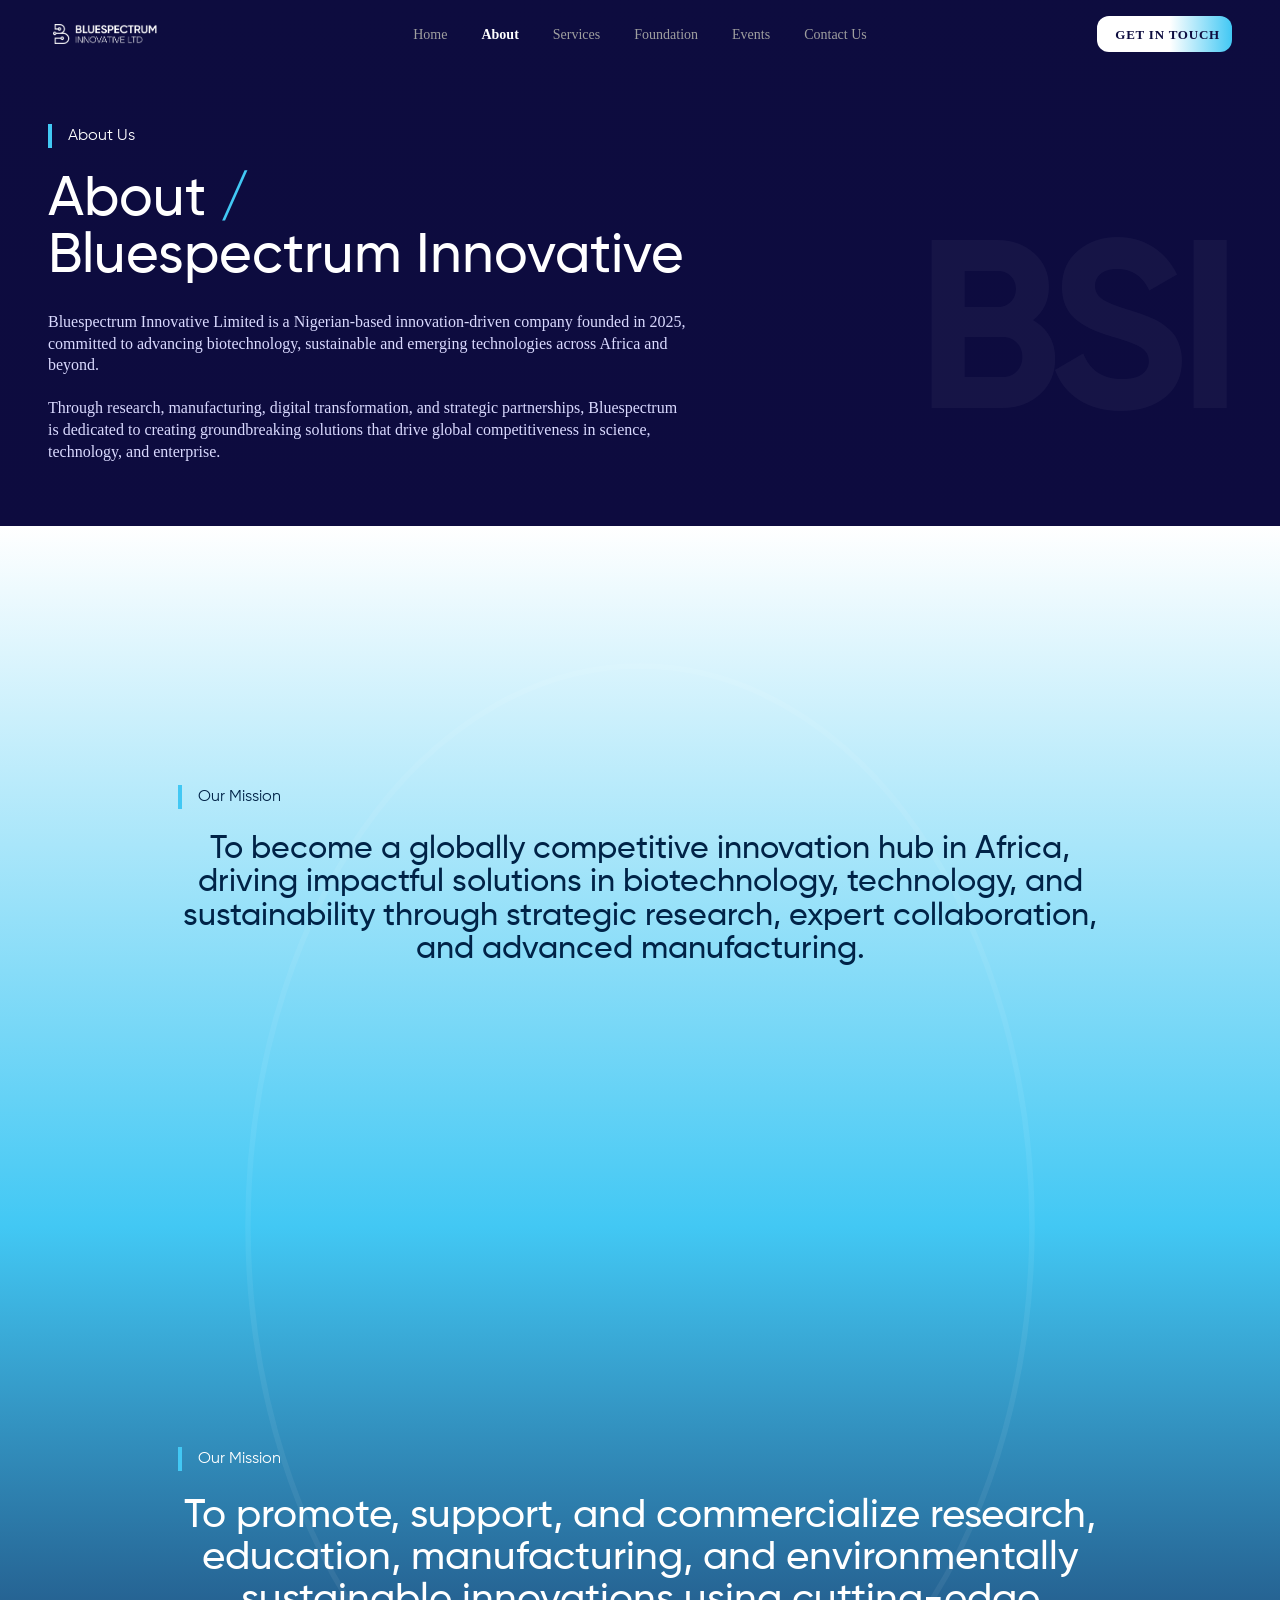
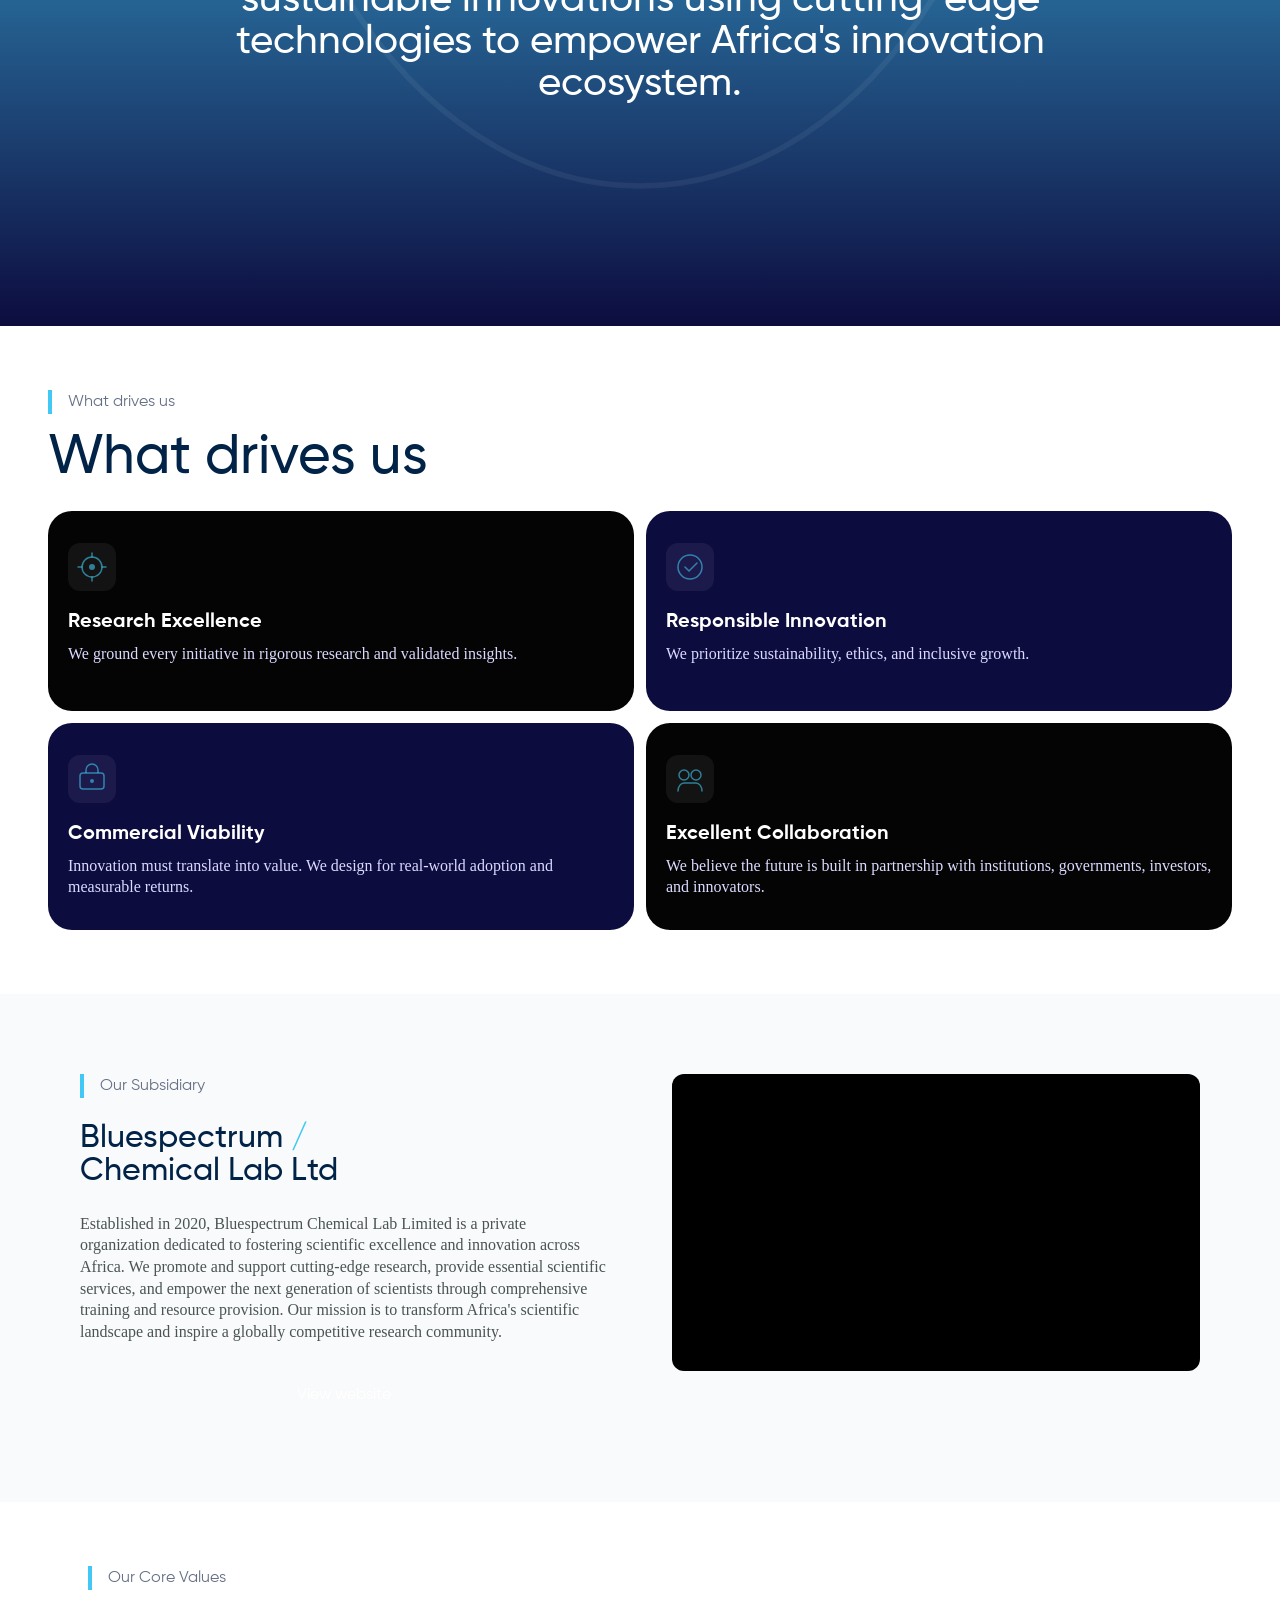
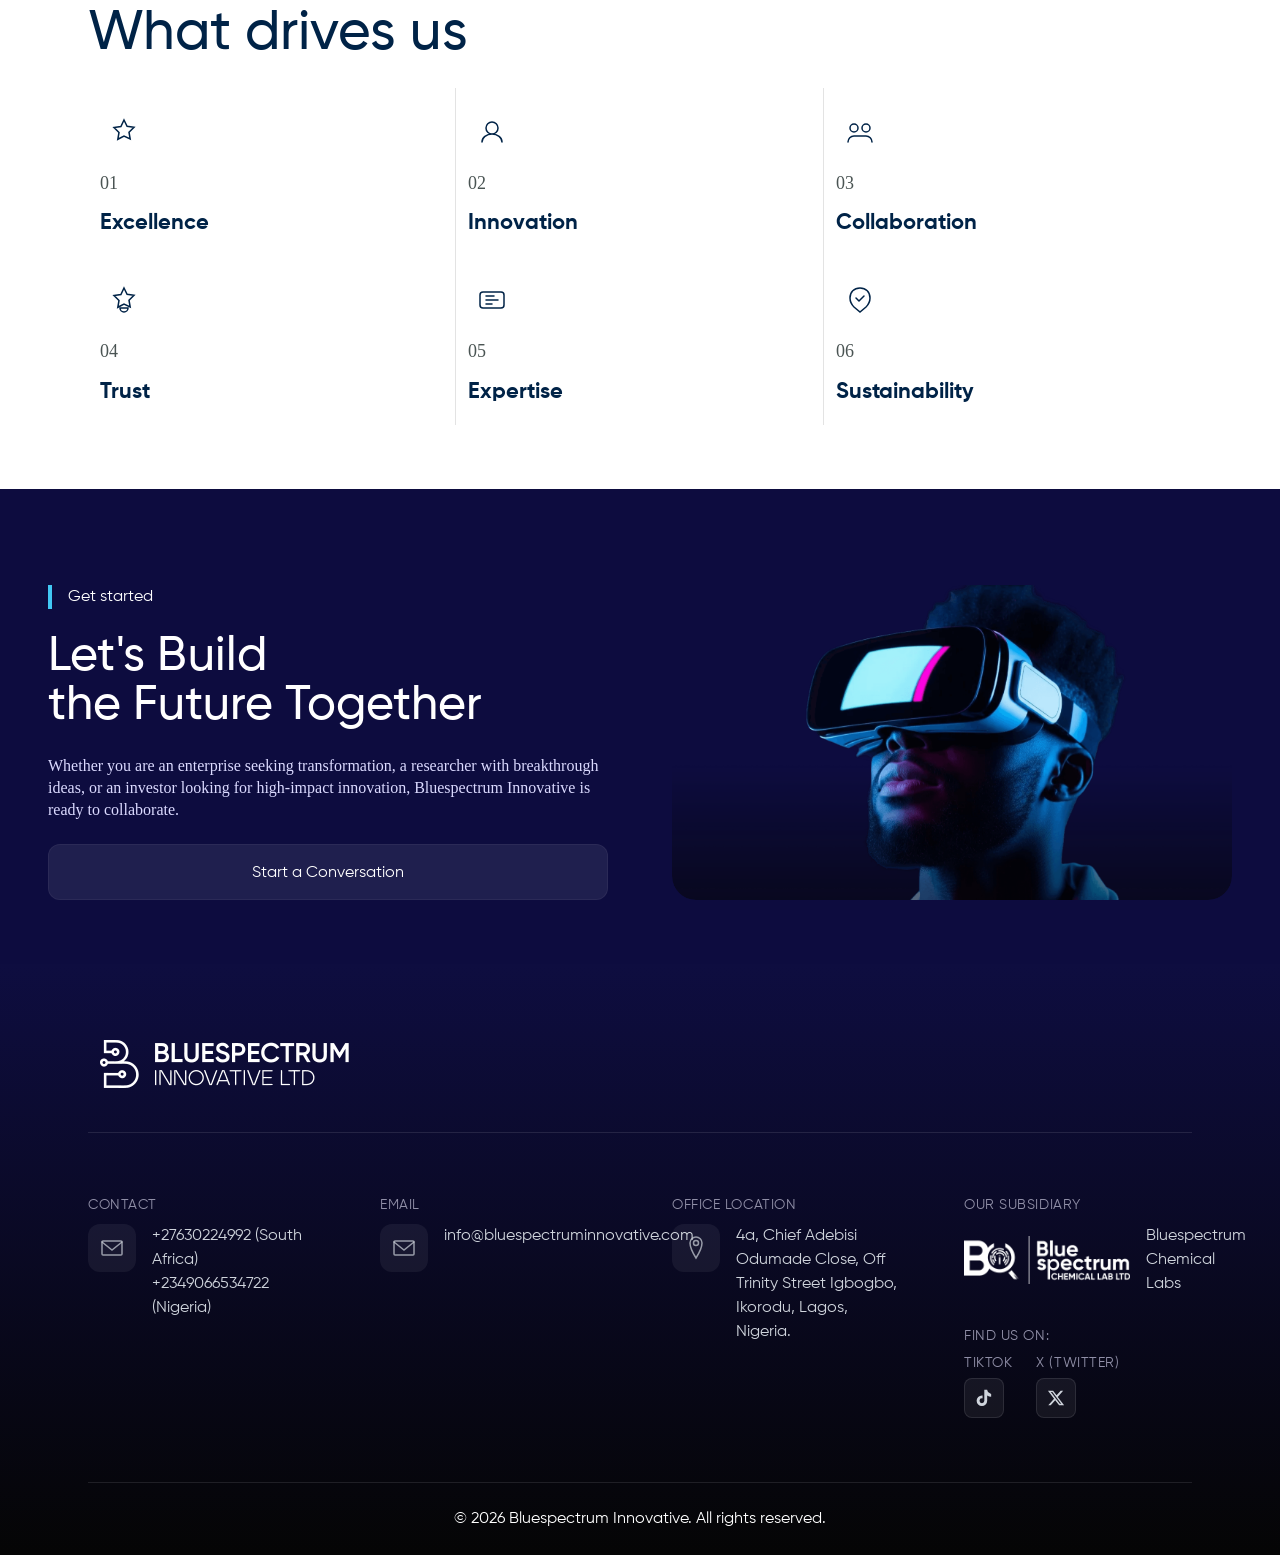
==== commit 23344637: "Update nav, events hero, and button styles - Nav: 68px height, 30px logo, Aventa links, gradient CTA" ====
--- a/about.html
+++ b/about.html
@@ -28,7 +28,7 @@
           <li><a href="contact.html">Contact Us</a></li>
         </ul>
       </nav>
-      <a href="contact.html" class="nav-cta">Get in touch</a>
+      <a href="contact.html" class="nav-cta">Get in touch<span class="nav-cta-arr" aria-hidden="true"><img src="Icons/Arrow.svg" alt="" width="14" height="14" /></span></a>
       <button class="nav-toggle" aria-label="Open navigation menu" aria-expanded="false" aria-controls="mobile-menu">
         <svg width="24" height="24" viewBox="0 0 24 24" fill="none" aria-hidden="true" focusable="false">
           <rect y="4"  width="24" height="2" rx="1" fill="currentColor"/>
--- a/styles.css
+++ b/styles.css
@@ -11,6 +11,11 @@
 @font-face {
   font-family: 'Gilroy-Thin';
   src: url('assets/fonts/Gilroy-Thin.ttf') format('truetype');
+  font-weight: 400; font-style: normal; font-display: swap;
+}
+@font-face {
+  font-family: 'Gilroy-SemiBold';
+  src: url('assets/fonts/Gilroy-SemiBold.ttf') format('truetype');
   font-weight: 400; font-style: normal; font-display: swap;
 }
 @font-face {
@@ -61,7 +66,7 @@
 
   /* Responsive gutters: phone=20, tablet=32, desktop=48 */
   --gutter:     20px;
-  --nav-height: 80px;
+  --nav-height: 68px;
 }
 @media (min-width: 810px)  { :root { --gutter: 32px; } }
 @media (min-width: 1200px) { :root { --gutter: 48px; } }
@@ -172,6 +177,7 @@
   z-index: 100;
   height: var(--nav-height);
   background: transparent;
+  border-bottom: none;
   transition: background 0.3s ease, backdrop-filter 0.3s ease;
 }
 .site-header.scrolled {
@@ -189,7 +195,7 @@
   margin: 0 auto;
   position: relative;
 }
-.nav-logo img { height: 40px; width: auto; }
+.nav-logo img { height: 30px; width: auto; }
 
 /* Desktop nav links — centered absolutely */
 .nav-links {
@@ -204,62 +210,42 @@
   gap: 2px;
 }
 .nav-links a {
-  font-family: var(--f-medium);
-  font-weight: 400;
-  font-size: 16px;
-  color: rgba(255, 255, 255, 0.85);
+  font-family: var(--f-body);
+  font-weight: 500;
+  font-size: 14px;
+  letter-spacing: 0;
+  color: #9F9F9F;
   padding: 8px 16px;
   border-radius: 8px;
   position: relative;
   transition: color 0.2s ease, background 0.2s ease;
 }
 .nav-links a:hover { color: var(--white); }
-/* Active state: small cyan dot below text, not underline */
-.nav-links a.active { color: var(--white); }
-.nav-links a.active::after {
-  content: '';
-  position: absolute;
-  bottom: 4px;
-  left: 50%;
-  transform: translateX(-50%);
-  width: 4px; height: 4px;
-  border-radius: 50%;
-  background: var(--cyan);
-}
+.nav-links a.active { color: #FFFFFF; font-weight: 600; }
 
 /* Header CTA */
 .nav-cta {
   display: none;
   align-items: center;
-  gap: 10px;
-  height: 44px;
-  padding: 0 10px 0 18px;
-  border-radius: 10px;
-  background: linear-gradient(90deg, #FFFFFF 0%, #FFFFFF 54%, #4268F4 100%);
+  gap: 4px;
+  height: 36px;
+  padding: 0 12px 0 18px;
+  border-radius: 12px;
+  background: linear-gradient(90deg, #FFFFFF 0%, #FFFFFF 54%, #42C8F4 100%);
   border: none;
-  color: var(--dark-blue);
+  color: #0D0C3F;
   font-family: var(--f-body);
   font-size: 13px;
   font-weight: 600;
-  letter-spacing: 0.07em;
+  letter-spacing: 0.06em;
   text-transform: uppercase;
   line-height: 1;
+  text-decoration: none;
   transition: opacity 0.2s ease;
 }
 .nav-cta:hover { opacity: 0.88; }
-.nav-cta::after {
-  content: '›';
-  display: inline-flex;
-  align-items: center;
-  justify-content: center;
-  width: 26px;
-  height: 26px;
-  background: rgba(0, 35, 71, 0.12);
-  border-radius: 6px;
-  font-size: 17px;
-  line-height: 1;
-  color: var(--dark-blue);
-  flex-shrink: 0;
+.nav-cta .nav-cta-arr {
+  display: none;
 }
 
 /* Hamburger — phone only */
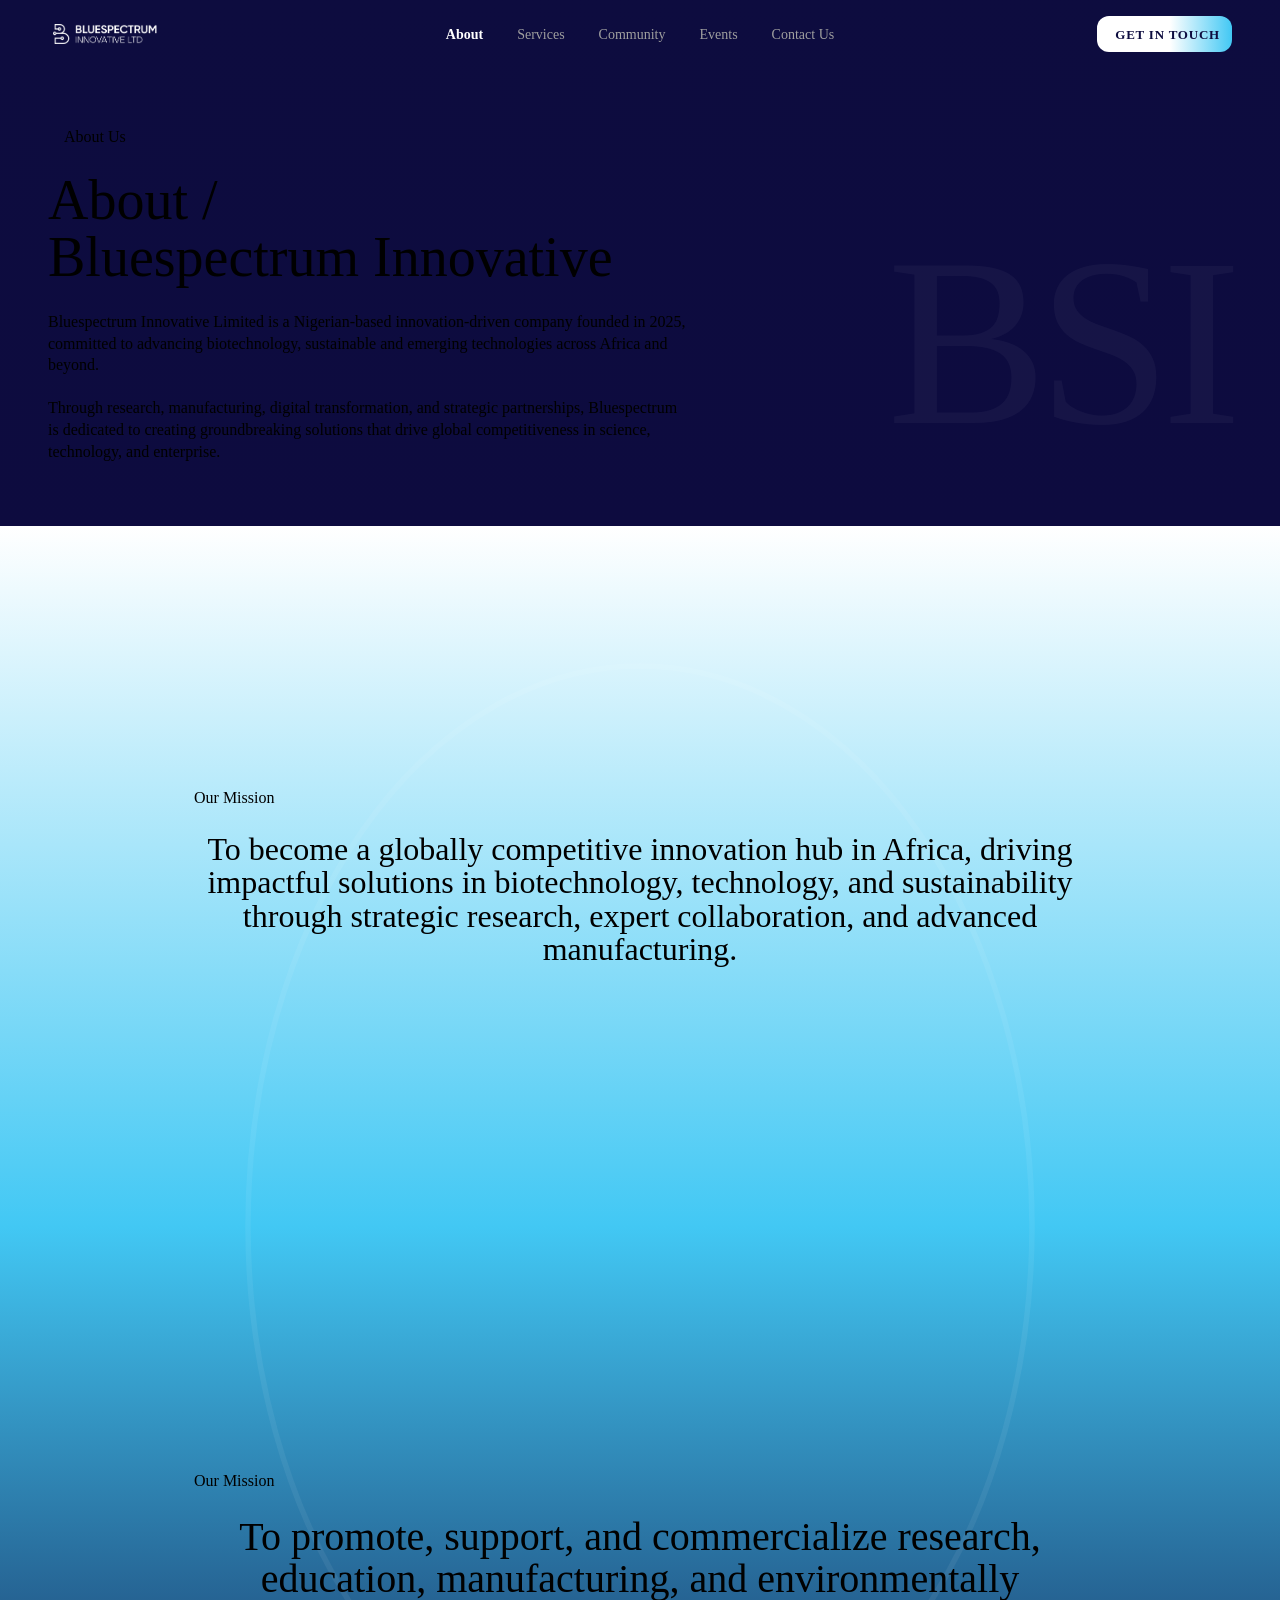
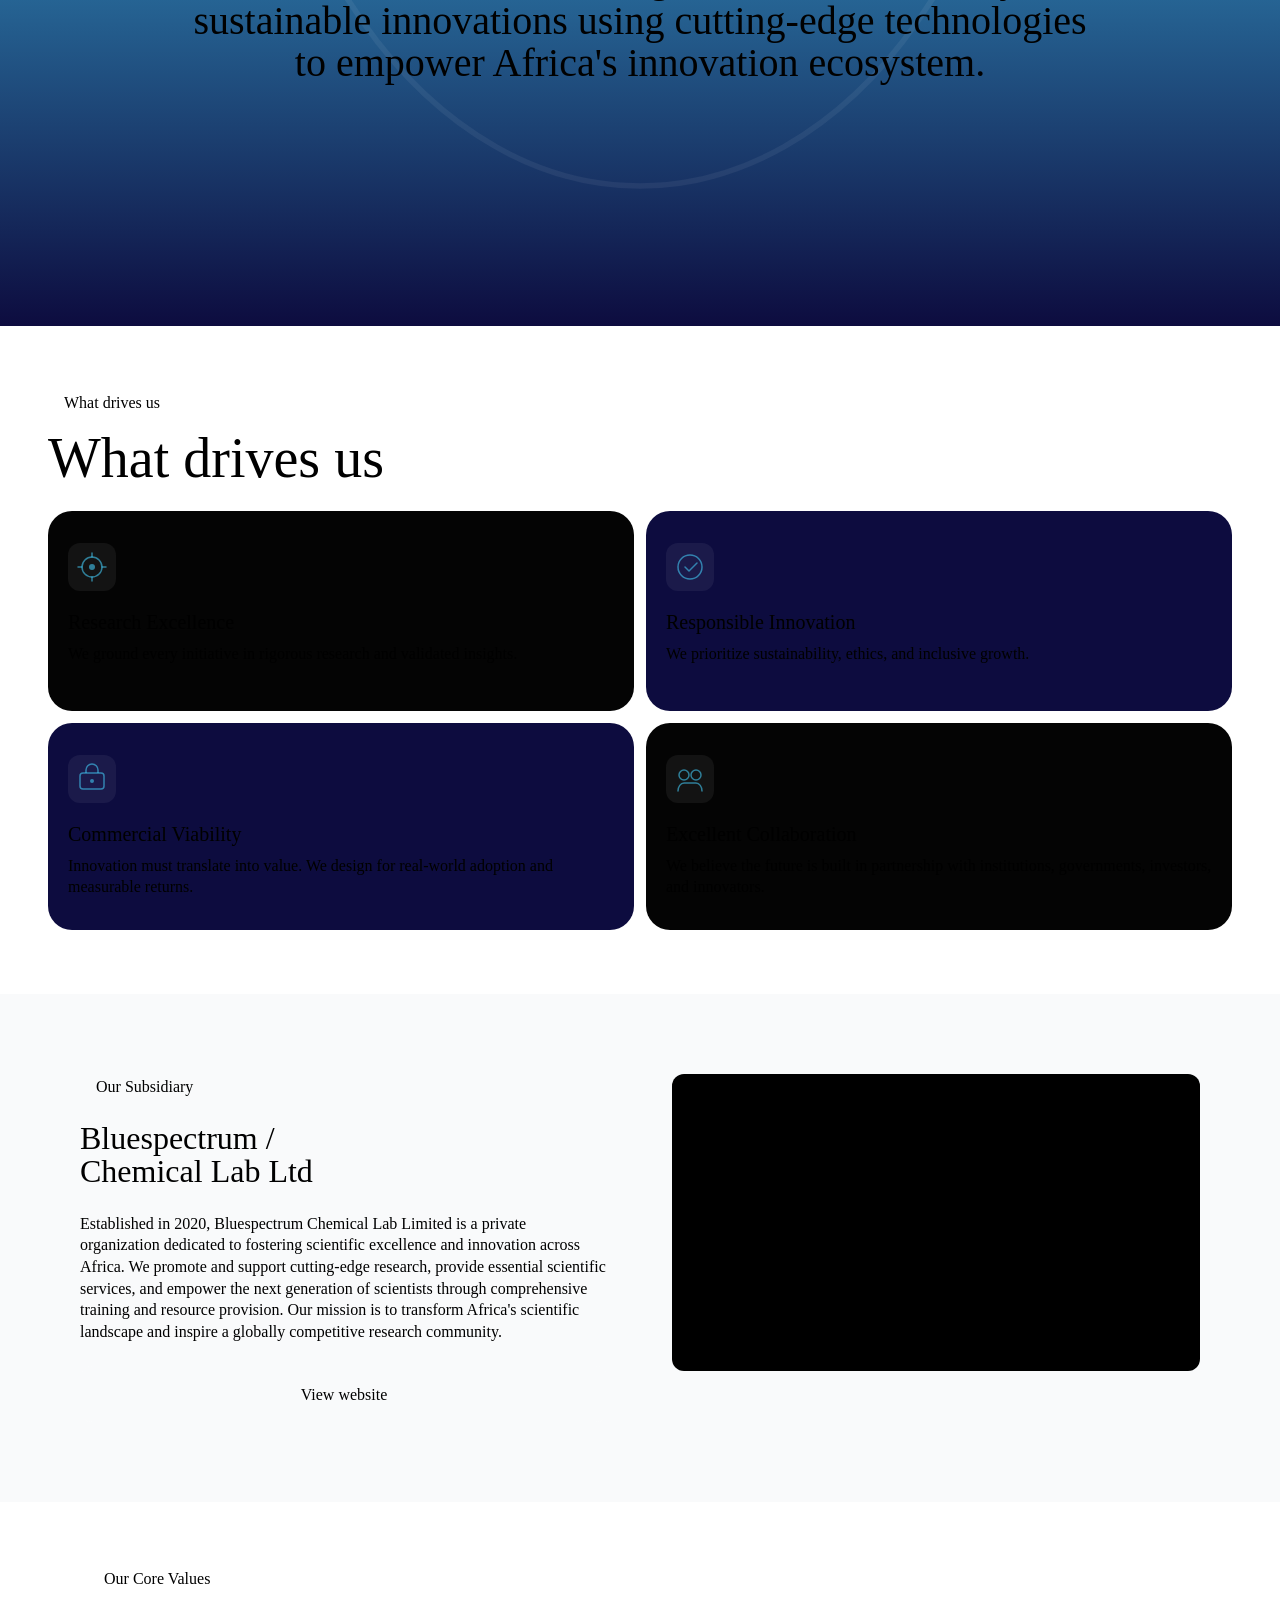
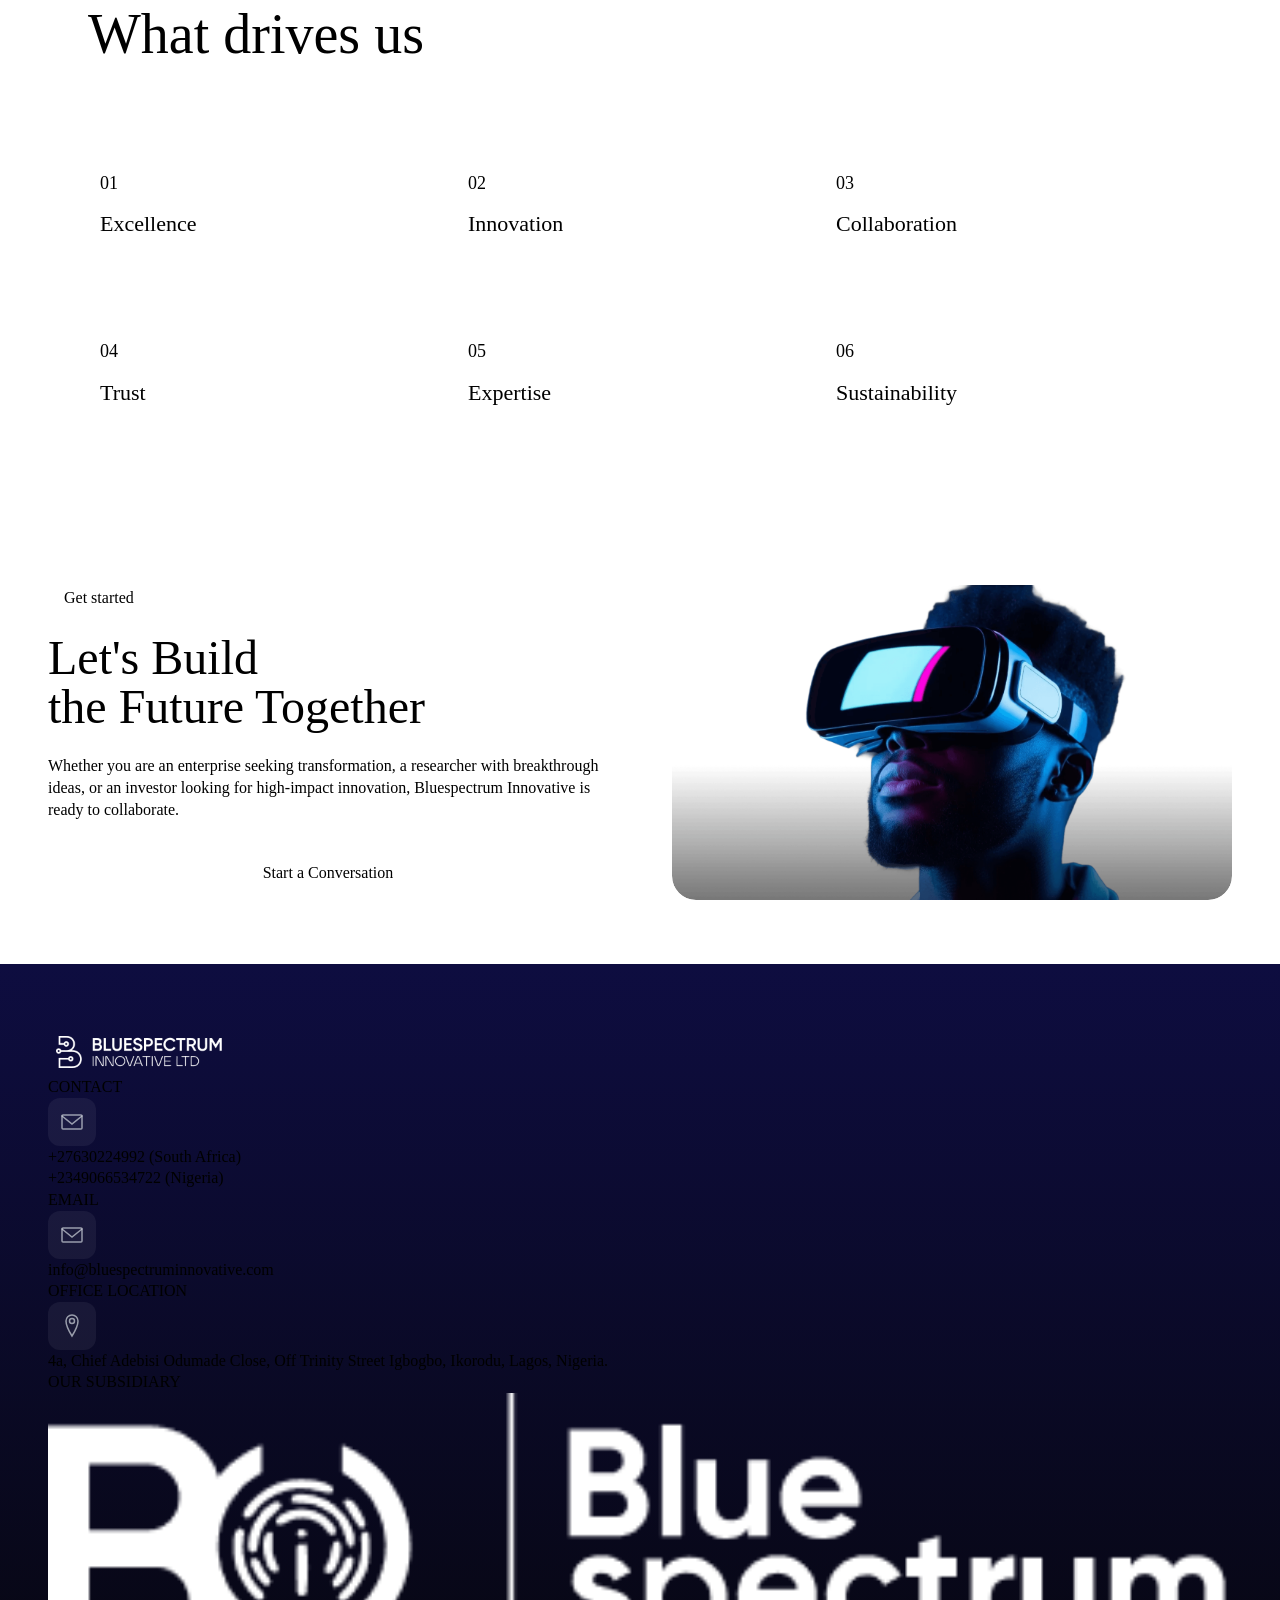
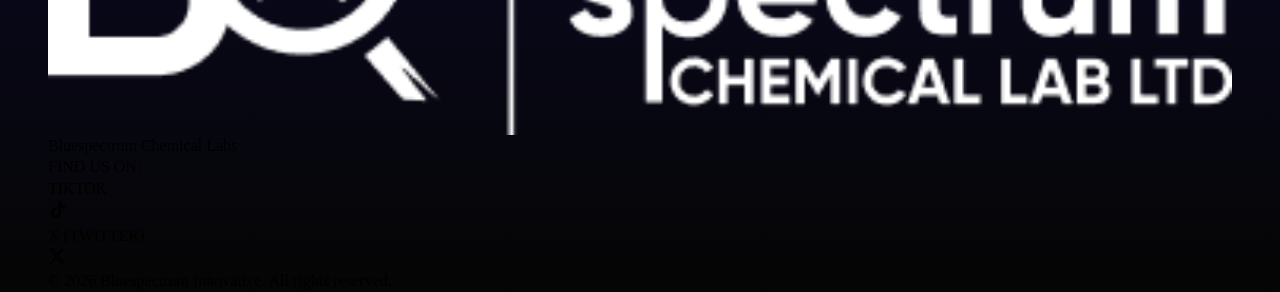
==== commit f1507955: "Update nav URLs, rename Foundation to Community, hide Home nav item - All pages: nav links updated t" ====
--- a/about.html
+++ b/about.html
@@ -15,20 +15,20 @@
   <!-- ── Header ─────────────────────────────────────────────── -->
   <header class="site-header" role="banner">
     <div class="nav-inner">
-      <a class="nav-logo" href="index.html" aria-label="Bluespectrum Innovative — Home">
+      <a class="nav-logo" href="https://bluespectruminnovative.com/" aria-label="Bluespectrum Innovative — Home">
         <img src="assets/logo.png" alt="Bluespectrum Innovative" height="40" />
       </a>
       <nav class="nav-links" aria-label="Main navigation">
         <ul role="list">
-          <li><a href="index.html">Home</a></li>
-          <li><a href="about.html" class="active" aria-current="page">About</a></li>
-          <li><a href="services.html">Services</a></li>
-          <li><a href="foundation.html">Foundation</a></li>
+          <li><a href="https://bluespectruminnovative.com/">Home</a></li>
+          <li><a href="https://bluespectruminnovative.com/about" class="active" aria-current="page">About</a></li>
+          <li><a href="https://bluespectruminnovative.com/services">Services</a></li>
+          <li><a href="https://bluespectruminnovative.com/community">Community</a></li>
           <li><a href="events.html">Events</a></li>
-          <li><a href="contact.html">Contact Us</a></li>
+          <li><a href="https://bluespectruminnovative.com/contact">Contact Us</a></li>
         </ul>
       </nav>
-      <a href="contact.html" class="nav-cta">Get in touch<span class="nav-cta-arr" aria-hidden="true"><img src="Icons/Arrow.svg" alt="" width="14" height="14" /></span></a>
+      <a href="https://bluespectruminnovative.com/contact" class="nav-cta">Get in touch<span class="nav-cta-arr" aria-hidden="true"><img src="Icons/Arrow.svg" alt="" width="14" height="14" /></span></a>
       <button class="nav-toggle" aria-label="Open navigation menu" aria-expanded="false" aria-controls="mobile-menu">
         <svg width="24" height="24" viewBox="0 0 24 24" fill="none" aria-hidden="true" focusable="false">
           <rect y="4"  width="24" height="2" rx="1" fill="currentColor"/>
@@ -48,12 +48,12 @@
     </button>
     <nav aria-label="Mobile navigation">
       <ul role="list">
-        <li><a href="index.html">Home</a></li>
-        <li><a href="about.html" aria-current="page">About</a></li>
-        <li><a href="services.html">Services</a></li>
-        <li><a href="foundation.html">Foundation</a></li>
+        <li><a href="https://bluespectruminnovative.com/">Home</a></li>
+        <li><a href="https://bluespectruminnovative.com/about" aria-current="page">About</a></li>
+        <li><a href="https://bluespectruminnovative.com/services">Services</a></li>
+        <li><a href="https://bluespectruminnovative.com/community">Community</a></li>
         <li><a href="events.html">Events</a></li>
-        <li><a href="contact.html">Contact Us</a></li>
+        <li><a href="https://bluespectruminnovative.com/contact">Contact Us</a></li>
       </ul>
     </nav>
   </dialog>
--- a/styles.css
+++ b/styles.css
@@ -39,32 +39,127 @@
   font-weight: 400; font-style: normal; font-display: swap;
 }
 
+@font-face {
+  font-family: 'Aventa';
+  src: url('assets/fonts/Aventa-Thin.ttf') format('truetype');
+  font-weight: 100; font-style: normal; font-display: swap;
+}
+@font-face {
+  font-family: 'Aventa';
+  src: url('assets/fonts/Aventa-ThinItalic.ttf') format('truetype');
+  font-weight: 100; font-style: italic; font-display: swap;
+}
+@font-face {
+  font-family: 'Aventa';
+  src: url('assets/fonts/Aventa-ExtraLight.ttf') format('truetype');
+  font-weight: 200; font-style: normal; font-display: swap;
+}
+@font-face {
+  font-family: 'Aventa';
+  src: url('assets/fonts/Aventa-ExtraLightItalic.ttf') format('truetype');
+  font-weight: 200; font-style: italic; font-display: swap;
+}
+@font-face {
+  font-family: 'Aventa';
+  src: url('assets/fonts/Aventa-Light.ttf') format('truetype');
+  font-weight: 300; font-style: normal; font-display: swap;
+}
+@font-face {
+  font-family: 'Aventa';
+  src: url('assets/fonts/Aventa-LightItalic.ttf') format('truetype');
+  font-weight: 300; font-style: italic; font-display: swap;
+}
+@font-face {
+  font-family: 'Aventa';
+  src: url('assets/fonts/Aventa-Regular.ttf') format('truetype');
+  font-weight: 400; font-style: normal; font-display: swap;
+}
+@font-face {
+  font-family: 'Aventa';
+  src: url('assets/fonts/Aventa-Italic.ttf') format('truetype');
+  font-weight: 400; font-style: italic; font-display: swap;
+}
+@font-face {
+  font-family: 'Aventa';
+  src: url('assets/fonts/Aventa-Medium.ttf') format('truetype');
+  font-weight: 500; font-style: normal; font-display: swap;
+}
+@font-face {
+  font-family: 'Aventa';
+  src: url('assets/fonts/Aventa-MediumItalic.ttf') format('truetype');
+  font-weight: 500; font-style: italic; font-display: swap;
+}
+@font-face {
+  font-family: 'Aventa';
+  src: url('assets/fonts/Aventa-SemiBold.ttf') format('truetype');
+  font-weight: 600; font-style: normal; font-display: swap;
+}
+@font-face {
+  font-family: 'Aventa';
+  src: url('assets/fonts/Aventa-SemiBoldItalic.ttf') format('truetype');
+  font-weight: 600; font-style: italic; font-display: swap;
+}
+@font-face {
+  font-family: 'Aventa';
+  src: url('assets/fonts/Aventa-Bold.ttf') format('truetype');
+  font-weight: 700; font-style: normal; font-display: swap;
+}
+@font-face {
+  font-family: 'Aventa';
+  src: url('assets/fonts/Aventa-BoldItalic.ttf') format('truetype');
+  font-weight: 700; font-style: italic; font-display: swap;
+}
+@font-face {
+  font-family: 'Aventa';
+  src: url('assets/fonts/Aventa-ExtraBold.ttf') format('truetype');
+  font-weight: 800; font-style: normal; font-display: swap;
+}
+@font-face {
+  font-family: 'Aventa';
+  src: url('assets/fonts/Aventa-ExtraBoldItalic.ttf') format('truetype');
+  font-weight: 800; font-style: italic; font-display: swap;
+}
+@font-face {
+  font-family: 'Aventa';
+  src: url('assets/fonts/Aventa-Black.ttf') format('truetype');
+  font-weight: 900; font-style: normal; font-display: swap;
+}
+@font-face {
+  font-family: 'Aventa';
+  src: url('assets/fonts/Aventa-BlackItalic.ttf') format('truetype');
+  font-weight: 900; font-style: italic; font-display: swap;
+}
+
 /* ── CSS Custom Properties ──────────────────────────────────────── */
 :root {
-  /* Font stacks — update when custom fonts are provided */
-  --f-thin:      'Gilroy-Thin',         'Inter', system-ui, sans-serif;
-  --f-semibold:  'Gilroy-Medium',       'Inter', system-ui, sans-serif;
-  --f-bold:      'Gilroy-Bold',         'Inter', system-ui, sans-serif;
-  --f-medium:    'Gilroy-Regular',      'Inter', system-ui, sans-serif;
-  --f-italic:    'Gilroy-RegularItalic','Inter', system-ui, sans-serif;
-  --f-body:      'Aventa',              'Georgia', serif;
-
-  /* Design tokens */
-  --cyan:          rgb(66, 200, 244);
-  --navy:          rgb(13, 12, 63);
-  --near-black:    rgb(4, 4, 4);
-  --dark-blue:     rgb(0, 35, 71);
-  --white:         rgb(255, 255, 255);
-  --gray-text:     rgb(219, 218, 255);
-  --black-subtext: rgb(74, 84, 83);
-  --light-border:  rgb(227, 227, 227);
-  --approach-bg:   rgb(249, 250, 251);
-  --service-para:  rgb(218, 218, 255);
-  --footer-label:  rgb(144, 143, 167);
-  --footer-body:   rgb(207, 212, 220);
-  --eyebrow-muted: rgb(102, 112, 133);
-
-  /* Responsive gutters: phone=20, tablet=32, desktop=48 */
+  /* ── Font stack aliases (point to tokens.css --font-* vars) ─────
+     Always use these aliases in CSS — never hardcode font names.   */
+  --f-thin:      'Gilroy-Thin',          'Inter', system-ui, sans-serif;
+  --f-semibold:  var(--font-semibold);   /* Gilroy-SemiBold */
+  --f-bold:      var(--font-heading);    /* Gilroy-Bold     */
+  --f-medium:    var(--font-medium);     /* Gilroy-Medium   */
+  --f-italic:    'Gilroy-RegularItalic', 'Inter', system-ui, sans-serif;
+  --f-body:      var(--font-body);       /* Aventa          */
+
+  /* ── Color aliases (point to tokens.css --color-* vars) ─────────
+     Keeps existing code working; new code should use --color-* directly. */
+  --cyan:          var(--color-cyan);        /* #42c8f4 */
+  --navy:          var(--color-navy);        /* #0d0c3f */
+  --near-black:    var(--color-near-black);  /* #050505 */
+  --dark-blue:     var(--color-primary);     /* #002347 */
+  --white:         var(--color-white);       /* #ffffff */
+  --gray-text:     var(--color-gray-text);   /* #dbdaff lavender on dark */
+  --black-subtext: var(--color-subtext);     /* #4a5453 */
+  --light-border:  var(--color-gray-d0);     /* #d0d5dd */
+  --approach-bg:   #f9fafb;                  /* no token yet */
+  --service-para:  var(--color-gray-text);   /* same lavender gray */
+  --footer-label:  var(--color-gray-mid);    /* #908fa7 */
+  --footer-body:   #cfd4dc;                  /* no token yet */
+  --eyebrow-muted: var(--color-gray-67);     /* #667085 */
+
+  /* ── Responsive gutters (phone=20, tablet=32, desktop=48) ───────
+     tokens.css also defines --gutter-mobile/tablet/desktop.
+     This :root keeps the simpler --gutter shorthand. */
   --gutter:     20px;
   --nav-height: 68px;
 }
@@ -79,7 +174,7 @@
   font-family: var(--f-body);
   color: var(--black-subtext);
   line-height: 1.35;
-  overflow-x: hidden;
+  overflow-x: clip;
 }
 h1, h2, h3, h4, h5, h6 { margin: 0; font-family: var(--f-semibold); }
 p { margin: 0; }
@@ -87,6 +182,7 @@
 a   { color: inherit; text-decoration: none; }
 ul  { list-style: none; margin: 0; padding: 0; }
 button { cursor: pointer; border: none; background: none; font-family: inherit; }
+div { display: flex; flex-direction: column; }
 
 /* ── Eyebrow tag ────────────────────────────────────────────────── */
 /* Every section's eyebrow: 4px cyan left rule, Gilroy-Medium 16px */
@@ -124,23 +220,19 @@
 
 /* Primary — cyan fill, dark label */
 .btn-primary-cta {
-  background: var(--cyan);
+  background:
+    radial-gradient(circle 80px at var(--cursor-x, -200px) var(--cursor-y, -200px), rgba(255,255,255,0.45) 0%, transparent 100%),
+    var(--cyan);
   color: var(--dark-blue);
-}
-.btn-primary-cta:hover,
-.btn-primary-cta:focus-visible {
-  box-shadow: inset 0 4px 17px rgba(255, 255, 255, 0.97);
 }
 
 /* Secondary — dark-bg, white text */
 .btn-secondary-cta {
-  background: rgba(255, 255, 255, 0.08);
+  background:
+    radial-gradient(circle 80px at var(--cursor-x, -200px) var(--cursor-y, -200px), rgba(66,200,244,0.4) 0%, transparent 100%),
+    rgba(255, 255, 255, 0.08);
   color: var(--white);
   border: 1px solid rgba(255, 255, 255, 0.05);
-}
-.btn-secondary-cta:hover,
-.btn-secondary-cta:focus-visible {
-  box-shadow: inset 0 0 12px rgba(255, 255, 255, 0.4);
 }
 
 /* On-white outlined — light border, dark label */
@@ -155,7 +247,7 @@
   font-size: 16px;
   color: var(--dark-blue);
   border: 1px solid var(--light-border);
-  background: transparent;
+  background: radial-gradient(circle 80px at var(--cursor-x, -200px) var(--cursor-y, -200px), rgba(66,200,244,0.15) 0%, transparent 100%);
   transition: border-color 0.2s ease;
 }
 .btn-outline-light:hover,
@@ -181,17 +273,18 @@
   transition: background 0.3s ease, backdrop-filter 0.3s ease;
 }
 .site-header.scrolled {
-  background: rgba(13, 12, 63, 0.92);
+  background: rgba(7, 7, 7, 0.92);
   backdrop-filter: blur(16px);
   -webkit-backdrop-filter: blur(16px);
 }
 .nav-inner {
   display: flex;
+  flex-direction: row;
   align-items: center;
   justify-content: space-between;
   height: 100%;
   padding: 0 var(--gutter);
-  max-width: 1296px;
+  max-width: 1440px;
   margin: 0 auto;
   position: relative;
 }
@@ -222,6 +315,12 @@
 }
 .nav-links a:hover { color: var(--white); }
 .nav-links a.active { color: #FFFFFF; font-weight: 600; }
+
+/* Hide Home nav item — logo handles home navigation */
+.nav-links li:has(a[href="https://bluespectruminnovative.com/"]),
+.mobile-menu li:has(a[href="https://bluespectruminnovative.com/"]) {
+  display: none;
+}
 
 /* Header CTA */
 .nav-cta {
@@ -251,6 +350,7 @@
 /* Hamburger — phone only */
 .nav-toggle {
   display: flex;
+  flex-direction: row;
   align-items: center;
   justify-content: center;
   width: 44px; height: 44px;
@@ -286,7 +386,8 @@
   top: 20px;
   right: var(--gutter);
   width: 44px; height: 44px;
-  display: flex; align-items: center; justify-content: center;
+  display: flex;
+  flex-direction: row; align-items: center; justify-content: center;
   border-radius: 8px;
   color: var(--white);
   transition: background 0.2s ease;
@@ -332,7 +433,7 @@
   flex-direction: column;
   gap: 32px;
   padding: calc(var(--nav-height) + 56px) var(--gutter) 48px;
-  max-width: 1200px;
+  max-width: 1440px;
   width: 100%;
   align-self: center;
 }
@@ -381,6 +482,7 @@
 /* Image strip */
 .hero-images {
   display: flex;
+  flex-direction: row;
   justify-content: center;
   align-items: center;
   gap: 32px;
@@ -388,7 +490,7 @@
   overflow: hidden;
   align-self: center;
   width: 100%;
-  max-width: 1200px;
+  max-width: 1440px;
   margin-top: 16px;
 }
 
@@ -453,7 +555,7 @@
   display: flex;
   flex-direction: column;
   gap: 32px;
-  max-width: 1200px;
+  max-width: 1440px;
   margin: 0 auto;
 }
 .research-heading {
@@ -486,7 +588,7 @@
   flex-direction: column;
   gap: 24px;
   padding: 0 var(--gutter);
-  max-width: 1200px;
+  max-width: 1440px;
   margin: 0 auto 24px;
 }
 
@@ -528,6 +630,7 @@
 .service-card-art {
   flex: 1;
   display: flex;
+  flex-direction: row;
   align-items: flex-start;
   justify-content: center;
   padding: 48px 48px 0 32px;
@@ -573,7 +676,7 @@
   flex-direction: column;
   gap: 24px;
   padding: 0 var(--gutter);
-  max-width: 1200px;
+  max-width: 1440px;
   margin: 0 auto 32px;
 }
 
@@ -582,7 +685,7 @@
   grid-template-columns: 1fr;
   gap: 12px;
   padding: 0 var(--gutter) 64px;
-  max-width: 1200px;
+  max-width: 1440px;
   margin: 0 auto;
 }
 
@@ -631,7 +734,7 @@
 
 .vision-inner {
   padding: 0 var(--gutter);
-  max-width: 1200px;
+  max-width: 1440px;
   margin: 0 auto;
   display: flex;
   flex-direction: column;
@@ -664,6 +767,7 @@
   margin-top: 40px;
   overflow: hidden;
   display: flex;
+  flex-direction: row;
   justify-content: center;
 }
 .vision-globe img {
@@ -680,7 +784,7 @@
 }
 
 .cta-inner {
-  max-width: 1200px;
+  max-width: 1440px;
   margin: 0 auto;
   display: flex;
   flex-direction: column;
@@ -722,131 +826,120 @@
 
 /* ── Footer ─────────────────────────────────────────────────────── */
 .site-footer {
-  background: linear-gradient(0deg, rgb(5, 5, 5) 0%, rgb(14, 13, 64) 100%);
-}
-
+  background: linear-gradient(to top, #050505 0%, #0e0d40 100%);
+  padding: 64px var(--gutter) 0;
+}
 .footer-inner {
-  max-width: 1200px;
+  max-width: 1440px;
   margin: 0 auto;
-  padding: 64px var(--gutter) 0;
-  display: flex;
-  flex-direction: column;
-  gap: 64px;
-}
-
-/* Logo row */
-.footer-logo-row {
-  padding-bottom: 32px;
-  border-bottom: 1px solid rgba(255, 255, 255, 0.10);
-}
-.footer-logo {
-  height: 72px;
-  width: auto;
-}
-
-/* Columns — stacked on phone/tablet */
-.footer-columns {
-  display: flex;
-  flex-direction: column;
+}
+
+/* Centered logo */
+.footer-logo-wrap {
+  display: flex;
+  justify-content: center;
+  align-items: center;
+  margin-bottom: 40px;
+}
+.footer-logo { height: 48px; width: auto; display: block; }
+
+/* Divider below logo */
+.footer-divider {
+  height: 1px;
+  background: rgba(255,255,255,0.1);
+  margin-bottom: 32px;
+}
+
+/* Two-column layout: contact | social — stacks on mobile */
+.footer-cols {
+  display: grid;
+  grid-template-columns: 1fr;
   gap: 40px;
-}
-
-.footer-col {}
-
-.footer-label {
-  font-family: var(--f-medium);
-  font-weight: 400;
-  font-size: 14px;
-  line-height: 1.2;
-  color: var(--footer-label);
-  margin-bottom: 10px;
-  text-transform: uppercase;
-  letter-spacing: 0.04em;
-}
-
-.footer-contact-item {
-  display: flex;
-  align-items: flex-start;
-  gap: 16px;
-}
-.footer-contact-item svg { flex-shrink: 0; }
-
-.footer-contact-link {
+  margin-bottom: 40px;
+}
+
+/* Contact column */
+.footer-contact-list { display: flex; flex-direction: column; gap: 40px; }
+.footer-contact-row  { display: flex; flex-direction: row; align-items: flex-start; gap: 16px; }
+.footer-contact-icon {
+  width: 48px; height: 48px; flex-shrink: 0;
+  background: rgba(255,255,255,0.02);
+  border: 1px solid rgba(255,255,255,0.04);
+  border-radius: 12px;
+  display: flex; align-items: center; justify-content: center;
+}
+.footer-contact-icon img { width: 24px; height: 24px; }
+.footer-contact-label {
   display: block;
-  font-family: var(--f-medium);
-  font-weight: 400;
-  font-size: 16px;
-  line-height: 24px;
-  color: var(--footer-body);
-  transition: color 0.2s ease;
-}
-.footer-contact-link:hover { color: var(--white); }
-
-.footer-contact-text {
-  font-family: var(--f-medium);
-  font-weight: 400;
-  font-size: 16px;
-  line-height: 24px;
-  color: var(--footer-body);
-}
-
-/* Subsidiary row */
-.footer-subsidiary-row {
-  align-items: center;
-}
-.subsidiary-logo {
-  height: 48px;
-  width: auto;
+  font-family: var(--f-medium); font-size: 14px;
+  line-height: 1.2; color: #908fa7;
+  margin-bottom: 4px;
+  text-transform: uppercase; letter-spacing: 0.04em;
+}
+.footer-contact-val {
+  display: block;
+  font-family: var(--f-medium); font-size: 16px;
+  line-height: 1.5; color: #d0d5dd; text-decoration: none;
+}
+a.footer-contact-val:hover { color: #fff; }
+
+/* Social column */
+.footer-social-col  { display: flex; flex-direction: column; gap: 28px; }
+.footer-social-main { display: flex; flex-direction: column; gap: 24px; }
+.footer-social-grp  { display: flex; flex-direction: column; gap: 10px; }
+.footer-social-grp-lbl {
+  font-family: var(--f-medium); font-size: 14px;
+  color: #908fa7; text-transform: uppercase; letter-spacing: 0.04em;
+}
+.footer-soc-btn {
+  width: 48px; height: 48px;
+  background: rgba(255,255,255,0.02);
+  border: 1px solid rgba(255,255,255,0.04);
+  border-radius: 12px;
+  display: flex; align-items: center; justify-content: center;
+  text-decoration: none;
+  transition: background 0.2s;
   flex-shrink: 0;
 }
-
-/* Social */
-.footer-social {
-  margin-top: 32px;
-}
-.footer-social-icons {
-  display: flex;
-  gap: 24px;
-  align-items: flex-end;
-  margin-top: 8px;
-}
-.social-group {
-  display: flex;
-  flex-direction: column;
-  gap: 6px;
-}
-.social-platform-label {
-  margin-bottom: 0;
-}
-.social-link {
-  display: flex;
-  align-items: center;
-  justify-content: center;
-  width: 40px; height: 40px;
-  border-radius: 8px;
-  background: rgba(255, 255, 255, 0.06);
-  border: 1px solid rgba(255, 255, 255, 0.10);
-  color: var(--footer-body);
-  transition: color 0.2s ease, background 0.2s ease;
-}
-.social-link:hover {
-  color: var(--white);
-  background: rgba(255, 255, 255, 0.12);
-}
+.footer-soc-btn:hover { background: rgba(255,255,255,0.08); }
+.footer-soc-btn img  { width: 24px; height: 24px; }
+.footer-find-lbl {
+  display: block;
+  font-family: var(--f-medium); font-size: 14px;
+  color: #908fa7; margin-bottom: 8px;
+  text-transform: uppercase; letter-spacing: 0.04em;
+}
+.footer-social-sm { display: flex; flex-direction: row; gap: 8px; flex-wrap: wrap; margin-top: 8px; }
 
 /* Copyright bar */
-.footer-bottom {
-  border-top: 1px solid rgba(255, 255, 255, 0.10);
-  padding: 24px 0;
-  text-align: center;
-}
-.footer-bottom p {
-  font-family: var(--f-medium);
-  font-weight: 400;
-  font-size: 16px;
-  line-height: 24px;
-  color: var(--white);
-  margin: 0;
+.footer-copy {
+  border-top: 1px solid rgba(255,255,255,0.08);
+  padding: 20px 0;
+  display: flex; flex-direction: column; align-items: flex-start;
+  gap: 8px; position: relative;
+}
+.footer-copy p {
+  font-family: var(--f-medium); font-size: 16px; line-height: 1.5;
+  color: #d0d5dd; margin: 0;
+}
+.footer-links { display: flex; flex-direction: row; gap: 24px; }
+.footer-links a {
+  font-family: var(--f-medium); font-size: 16px; line-height: 1.5;
+  color: #fff; text-decoration: none; transition: opacity 0.2s;
+}
+.footer-links a:hover { opacity: 0.7; }
+
+/* ── Footer: mobile overrides ───────────────────────────────── */
+@media (max-width: 809px) {
+  .footer-logo-wrap { justify-content: flex-start; }
+  .footer-contact-list { gap: 24px; }
+  .footer-cols { gap: 0; }
+  .footer-social-col {
+    border-top: 1px solid rgba(255,255,255,0.1);
+    padding-top: 32px;
+    margin-top: 32px;
+  }
+  .footer-social-main { flex-direction: row; gap: 40px; }
 }
 
 /* ── Reveal animations ──────────────────────────────────────────── */
@@ -911,7 +1004,7 @@
   /* Outer image cards visible on tablet (clipped by overflow:hidden) */
   .hero-img-card--left,
   .hero-img-card--right {
-    display: block;
+    display: flex;
   }
 
   /* ── Research ── */
@@ -959,6 +1052,7 @@
   /* Carousel arrow buttons */
   .carousel-btn {
     display: flex;
+    flex-direction: row;
     align-items: center;
     justify-content: center;
     position: absolute;
@@ -996,16 +1090,17 @@
   /* ── CTA: tablet stacks with 32px gap ── */
   .cta-inner { gap: 32px; }
 
-  /* ── Footer columns: 2×2 grid ── */
-  .footer-columns {
-    flex-direction: row;
-    flex-wrap: wrap;
-    gap: 40px;
-  }
-  .footer-col {
-    flex: 1 1 calc(50% - 20px);
-    min-width: 200px;
-  }
+  /* ── Footer: 2-col grid on tablet+ ── */
+  .footer-cols { grid-template-columns: 1fr 1fr; gap: 64px; }
+  .footer-social-main { flex-direction: row; gap: 64px; }
+  .footer-copy {
+    flex-direction: row; align-items: center; justify-content: space-between;
+  }
+  .footer-copy p {
+    position: absolute; left: 50%; transform: translateX(-50%);
+    white-space: nowrap;
+  }
+  .footer-links { margin-left: auto; }
 }
 
 /* ═══════════════════════════════════════════════════════════════
@@ -1042,6 +1137,7 @@
   .cta-photo {
     flex: 1;
     display: flex;
+    flex-direction: row;
     align-items: stretch;
   }
   .cta-photo img {
@@ -1051,12 +1147,7 @@
     border-radius: 24px;
   }
 
-  /* ── Footer: 4 columns in a row ── */
-  .footer-columns {
-    flex-wrap: nowrap;
-    gap: 64px;
-  }
-  .footer-col { flex: 1; min-width: 0; }
+  /* ── Footer: same 2-col grid on desktop ── */
 }
 
 /* ================================================================
@@ -1086,7 +1177,7 @@
   display: flex;
   flex-direction: column;
   width: 100%;
-  max-width: calc(1200px + var(--gutter) * 2);
+  max-width: calc(1440px + var(--gutter) * 2);
   margin: 0 auto;
   padding: 56px var(--gutter) 64px;
   gap: 32px;
@@ -1166,6 +1257,7 @@
 }
 .mission-block {
   display: flex;
+  flex-direction: row;
   justify-content: center;
   align-items: center;
   padding: 80px var(--gutter);
@@ -1208,7 +1300,7 @@
   display: flex;
   flex-direction: column;
   gap: 24px;
-  max-width: 1200px;
+  max-width: 1440px;
   margin: 0 auto;
 }
 .drives-header {
@@ -1240,7 +1332,8 @@
 .drive-card--navy       { background: rgb(13, 12, 63); }
 .drive-card-icon {
   width: 48px; height: 48px;
-  display: flex; align-items: center; justify-content: center;
+  display: flex;
+  flex-direction: row; align-items: center; justify-content: center;
   background: rgba(255,255,255,0.06);
   border-radius: 12px;
   flex-shrink: 0;
@@ -1340,6 +1433,7 @@
 }
 .value-item {
   display: flex;
+  flex-direction: row;
   align-items: center;
   gap: 16px;
   padding: 20px 4px;
@@ -1348,7 +1442,8 @@
 .value-item:last-child { border-bottom: none; }
 .value-icon {
   width: 48px; height: 48px;
-  display: flex; align-items: center; justify-content: center;
+  display: flex;
+  flex-direction: row; align-items: center; justify-content: center;
   flex-shrink: 0;
 }
 .value-number {
@@ -1377,7 +1472,7 @@
 .svc-card {
   border-radius: 24px;
   overflow: hidden;
-  max-width: 1200px;
+  max-width: 1440px;
   margin: 0 auto;
   width: 100%;
 }
@@ -1447,7 +1542,7 @@
   display: flex;
   flex-direction: column;
   gap: 32px;
-  max-width: 1200px;
+  max-width: 1440px;
   margin: 0 auto;
 }
 .contact-item {
@@ -1459,7 +1554,8 @@
   width: 48px; height: 48px;
   background: rgb(207, 243, 255);
   border-radius: 12px;
-  display: flex; align-items: center; justify-content: center;
+  display: flex;
+  flex-direction: row; align-items: center; justify-content: center;
   flex-shrink: 0;
 }
 .contact-item-body {
@@ -1503,7 +1599,7 @@
   display: flex;
   flex-direction: column;
   gap: 16px;
-  max-width: 1200px;
+  max-width: 1440px;
   margin: 0 auto;
 }
 .map-wrapper {
@@ -1623,7 +1719,8 @@
   height: 200px;
   background: var(--approach-bg);
   border-radius: 12px;
-  display: flex; align-items: center; justify-content: center;
+  display: flex;
+  flex-direction: row; align-items: center; justify-content: center;
 }
 .program-card-body {
   display: flex;
@@ -1655,7 +1752,7 @@
   display: flex;
   flex-direction: column;
   gap: 64px;
-  max-width: 1200px;
+  max-width: 1440px;
   margin: 0 auto;
 }
 .impact-stories {
@@ -1680,6 +1777,7 @@
 .impact-cards-scroll::-webkit-scrollbar { display: none; }
 .impact-card {
   display: flex;
+  flex-direction: row;
   align-items: center;
   gap: 16px;
   background: var(--approach-bg);
@@ -1730,6 +1828,7 @@
 }
 .company-partner-card {
   display: flex;
+  flex-direction: row;
   align-items: center;
   gap: 12px;
   background: var(--approach-bg);
@@ -1754,6 +1853,7 @@
 }
 .individual-partner-card {
   display: flex;
+  flex-direction: row;
   align-items: center;
   gap: 16px;
   background: var(--approach-bg);
@@ -1792,7 +1892,6 @@
     align-items: flex-end;
   }
   .about-brand-mark {
-    display: block;
     flex: 1;
     text-align: right;
   }
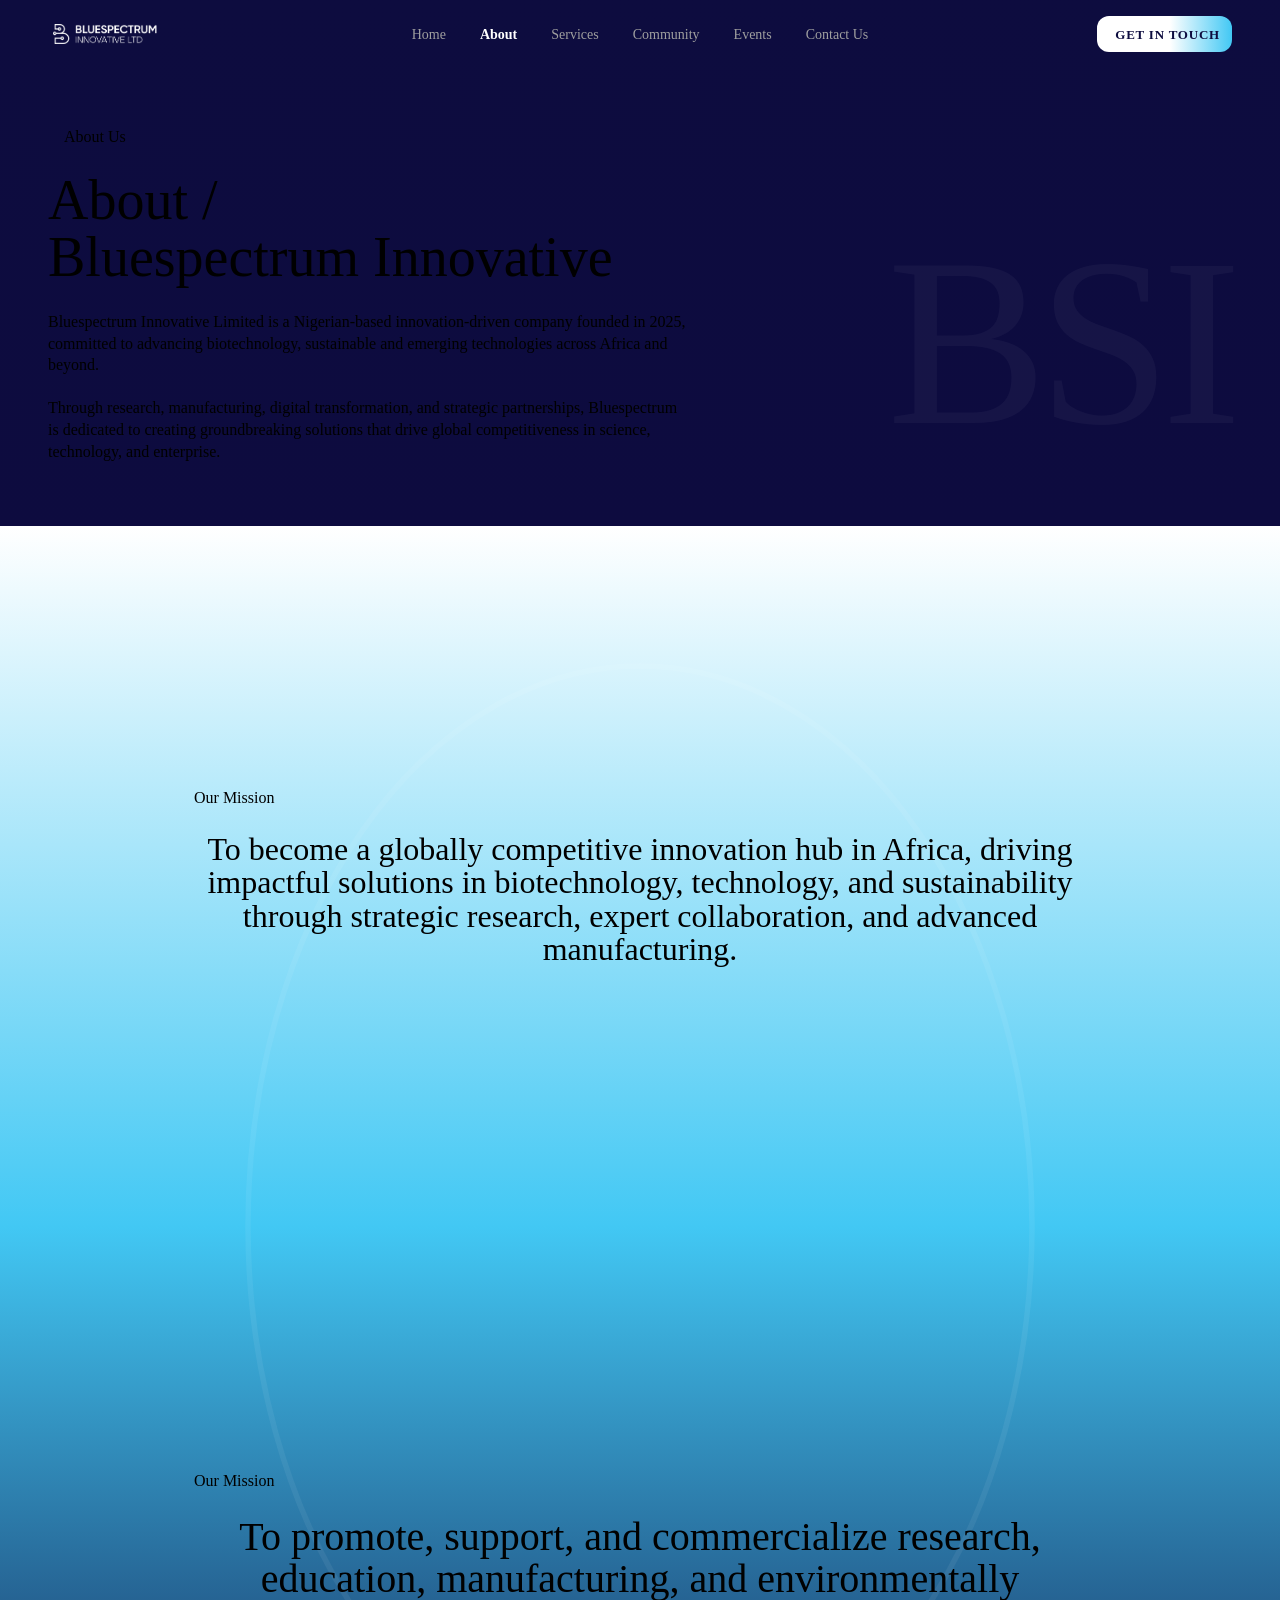
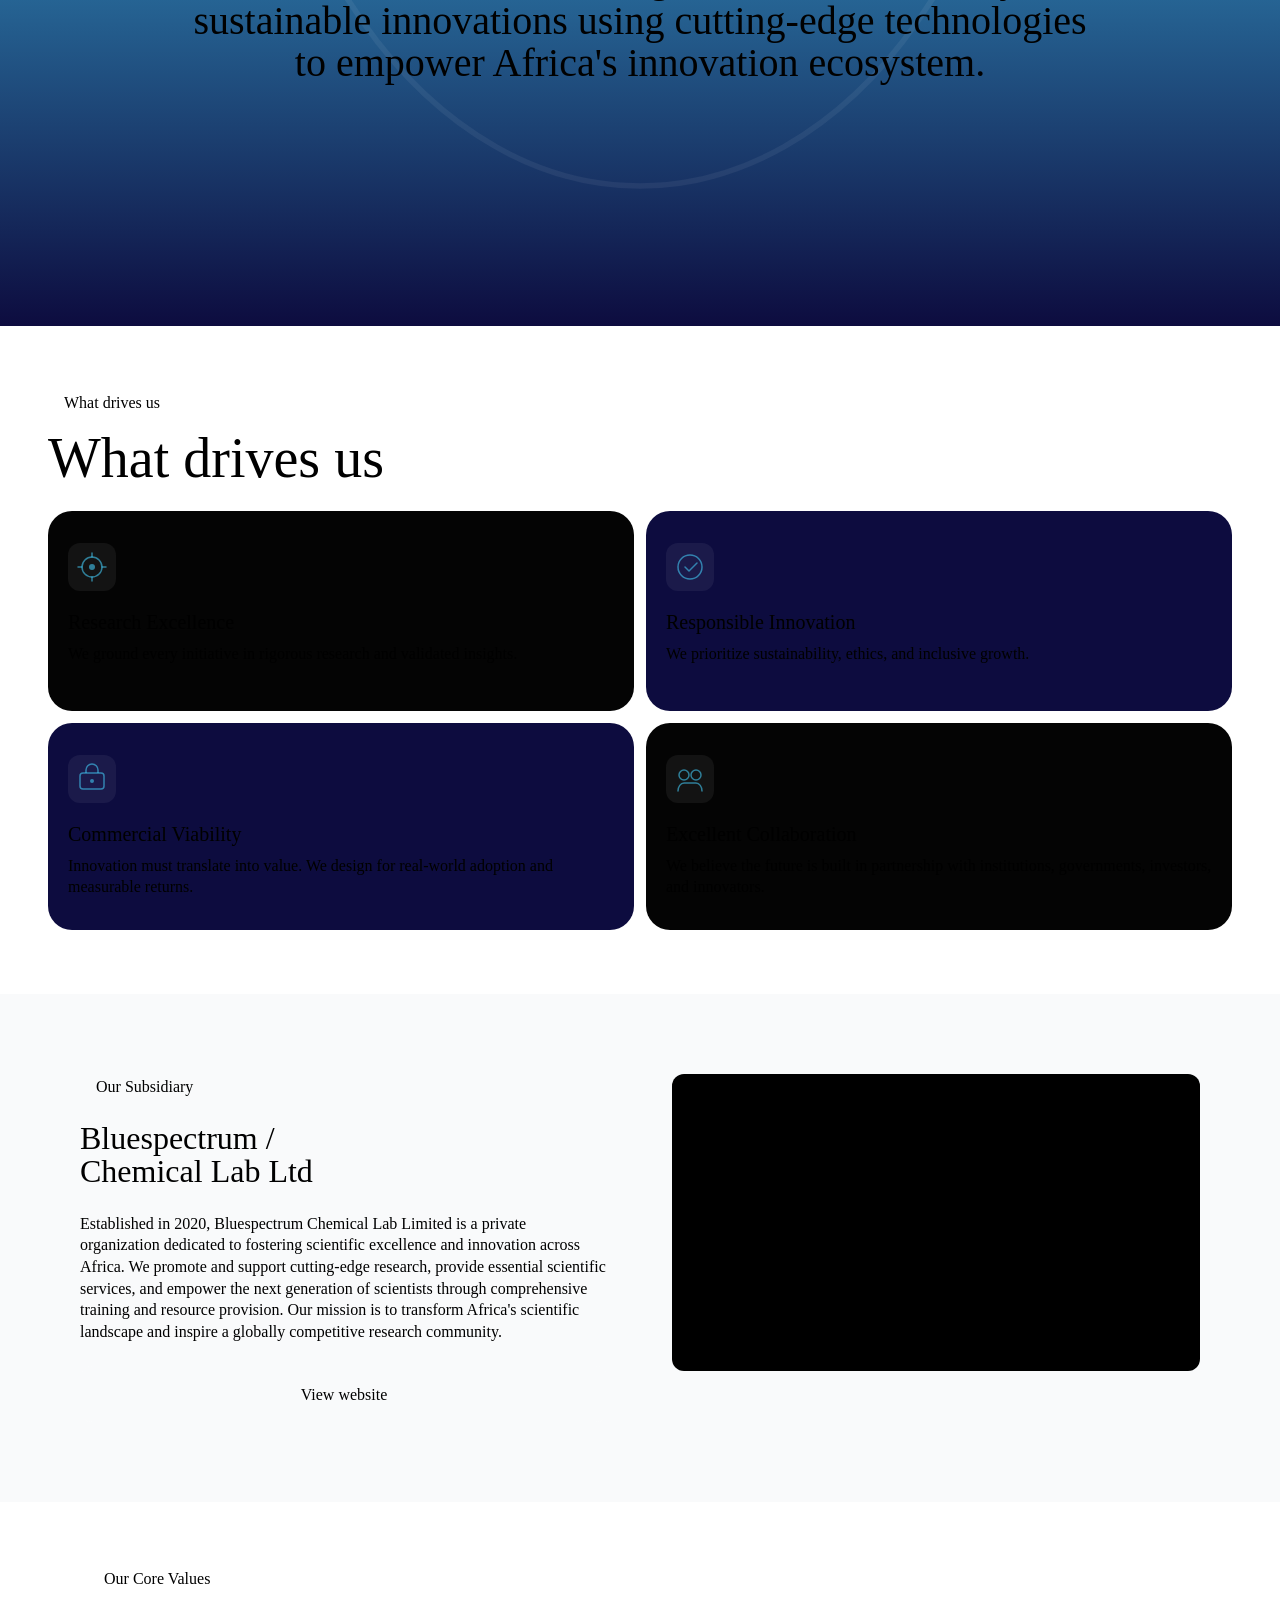
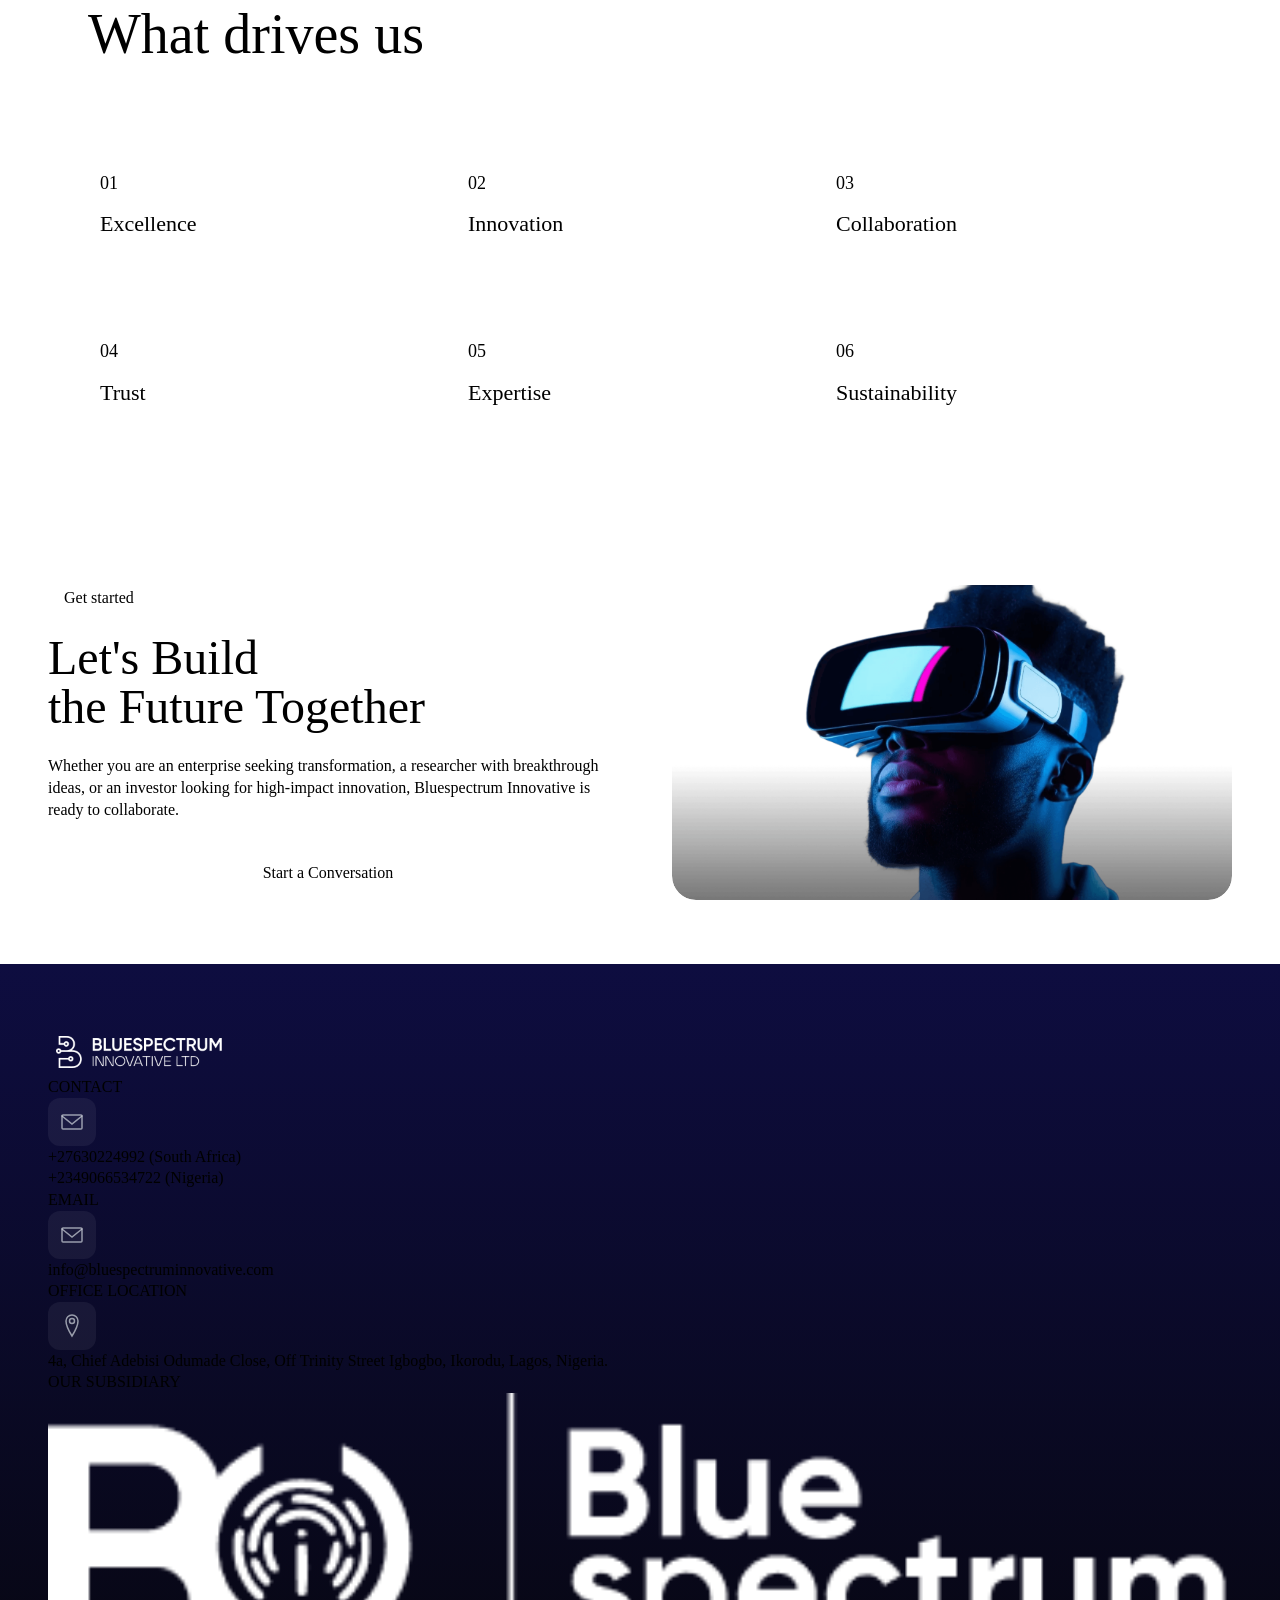
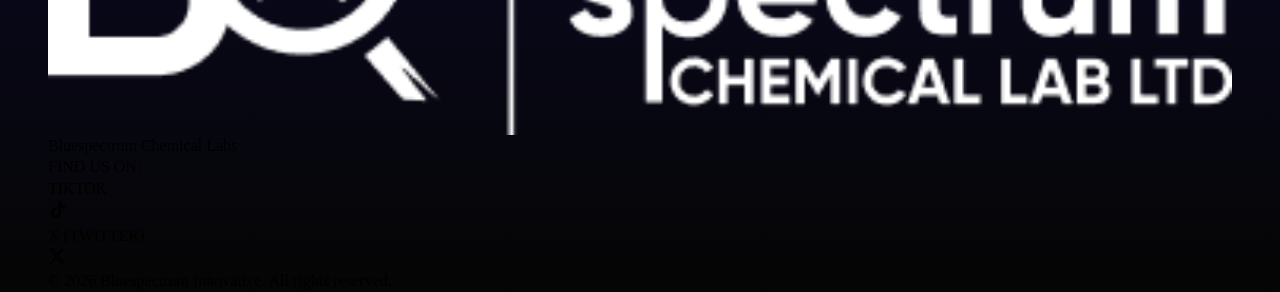
==== commit 12e25355: "Sync events page from main, fix all nav links to local .html files, add GSAP+Lenis motion system" ====
--- a/about.html
+++ b/about.html
@@ -15,20 +15,20 @@
   <!-- ── Header ─────────────────────────────────────────────── -->
   <header class="site-header" role="banner">
     <div class="nav-inner">
-      <a class="nav-logo" href="https://bluespectruminnovative.com/" aria-label="Bluespectrum Innovative — Home">
+      <a class="nav-logo" href="index.html" aria-label="Bluespectrum Innovative — Home">
         <img src="assets/logo.png" alt="Bluespectrum Innovative" height="40" />
       </a>
       <nav class="nav-links" aria-label="Main navigation">
         <ul role="list">
-          <li><a href="https://bluespectruminnovative.com/">Home</a></li>
-          <li><a href="https://bluespectruminnovative.com/about" class="active" aria-current="page">About</a></li>
-          <li><a href="https://bluespectruminnovative.com/services">Services</a></li>
-          <li><a href="https://bluespectruminnovative.com/community">Community</a></li>
+          <li><a href="index.html">Home</a></li>
+          <li><a href="about.html" class="active" aria-current="page">About</a></li>
+          <li><a href="services.html">Services</a></li>
+          <li><a href="foundation.html">Community</a></li>
           <li><a href="events.html">Events</a></li>
-          <li><a href="https://bluespectruminnovative.com/contact">Contact Us</a></li>
+          <li><a href="contact.html">Contact Us</a></li>
         </ul>
       </nav>
-      <a href="https://bluespectruminnovative.com/contact" class="nav-cta">Get in touch<span class="nav-cta-arr" aria-hidden="true"><img src="Icons/Arrow.svg" alt="" width="14" height="14" /></span></a>
+      <a href="contact.html" class="nav-cta">Get in touch<span class="nav-cta-arr" aria-hidden="true"><img src="Icons/Arrow.svg" alt="" width="14" height="14" /></span></a>
       <button class="nav-toggle" aria-label="Open navigation menu" aria-expanded="false" aria-controls="mobile-menu">
         <svg width="24" height="24" viewBox="0 0 24 24" fill="none" aria-hidden="true" focusable="false">
           <rect y="4"  width="24" height="2" rx="1" fill="currentColor"/>
@@ -48,12 +48,12 @@
     </button>
     <nav aria-label="Mobile navigation">
       <ul role="list">
-        <li><a href="https://bluespectruminnovative.com/">Home</a></li>
-        <li><a href="https://bluespectruminnovative.com/about" aria-current="page">About</a></li>
-        <li><a href="https://bluespectruminnovative.com/services">Services</a></li>
-        <li><a href="https://bluespectruminnovative.com/community">Community</a></li>
+        <li><a href="index.html">Home</a></li>
+        <li><a href="about.html" aria-current="page">About</a></li>
+        <li><a href="services.html">Services</a></li>
+        <li><a href="foundation.html">Community</a></li>
         <li><a href="events.html">Events</a></li>
-        <li><a href="https://bluespectruminnovative.com/contact">Contact Us</a></li>
+        <li><a href="contact.html">Contact Us</a></li>
       </ul>
     </nav>
   </dialog>
--- a/styles.css
+++ b/styles.css
@@ -271,6 +271,7 @@
   background: transparent;
   border-bottom: none;
   transition: background 0.3s ease, backdrop-filter 0.3s ease;
+  padding: 0 var(--gutter);
 }
 .site-header.scrolled {
   background: rgba(7, 7, 7, 0.92);
@@ -283,9 +284,10 @@
   align-items: center;
   justify-content: space-between;
   height: 100%;
-  padding: 0 var(--gutter);
+  width: 100%;
   max-width: 1440px;
   margin: 0 auto;
+  padding: 0;
   position: relative;
 }
 .nav-logo img { height: 30px; width: auto; }
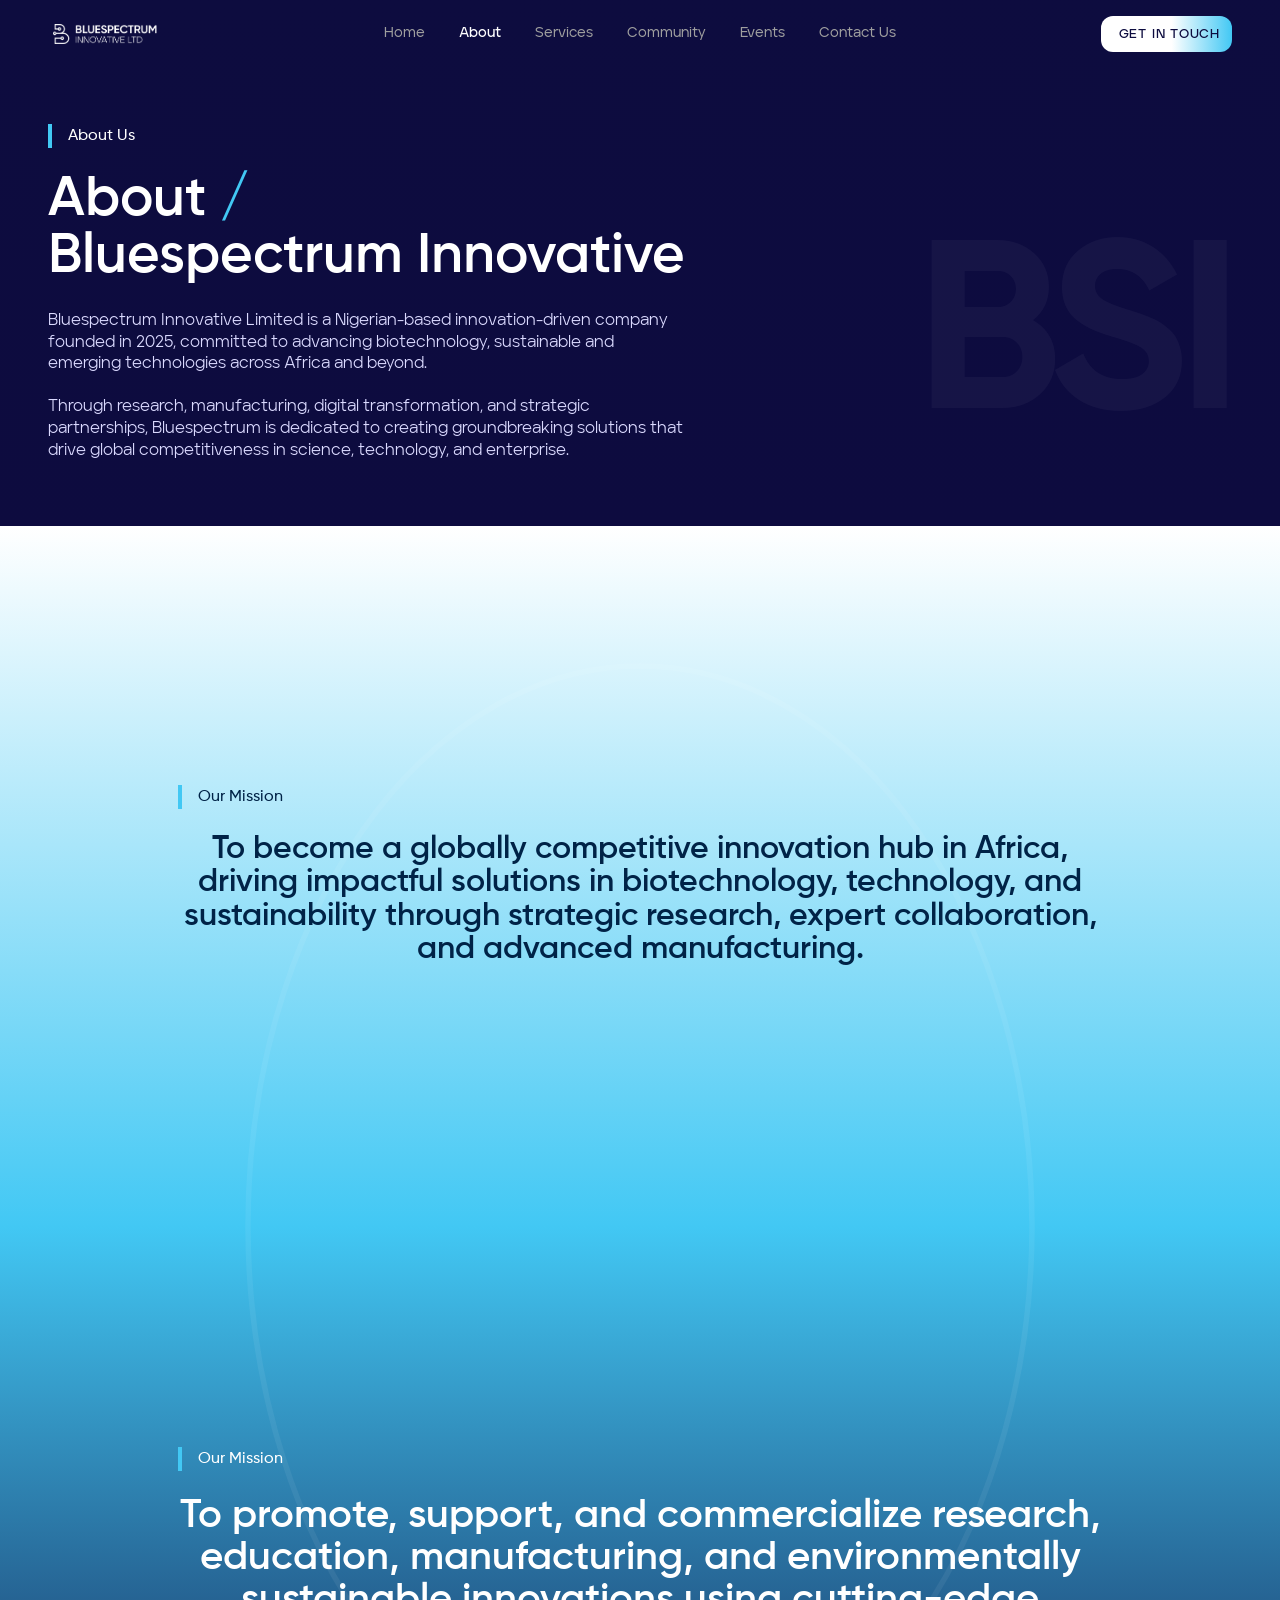
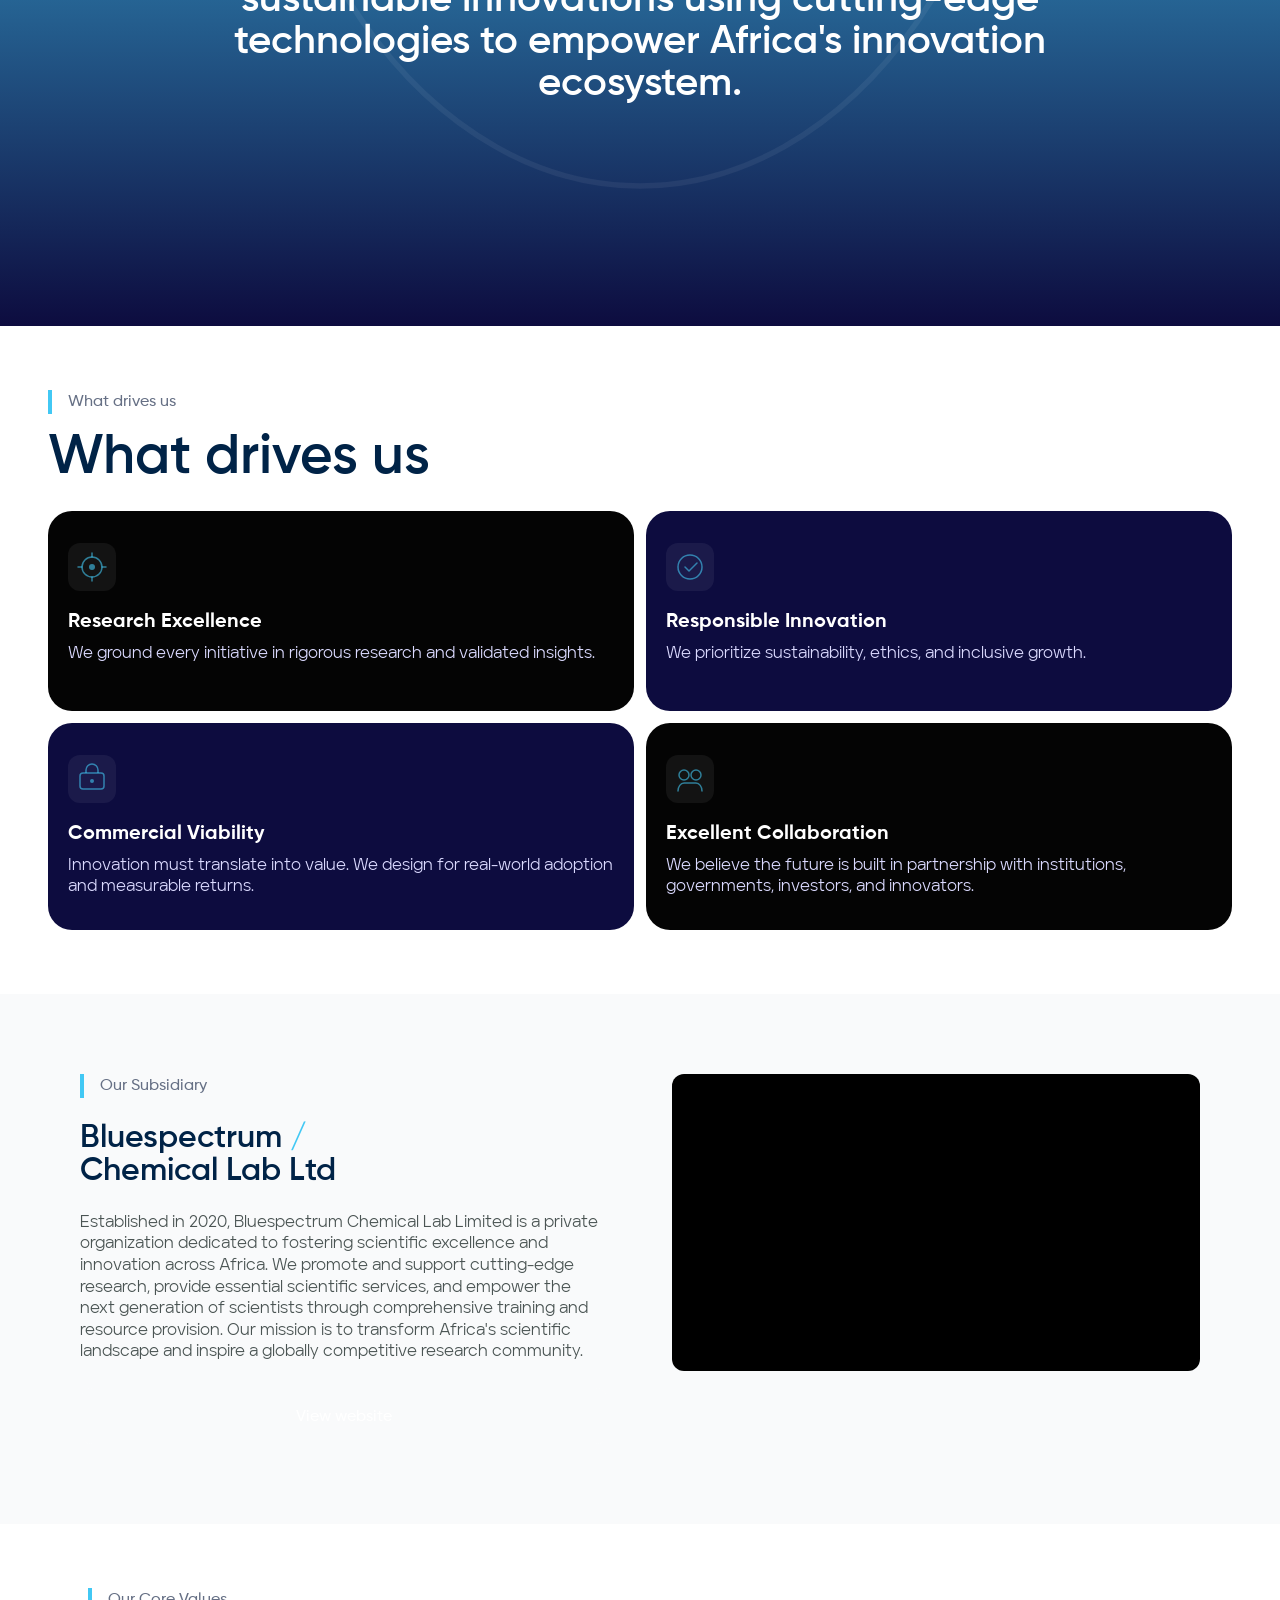
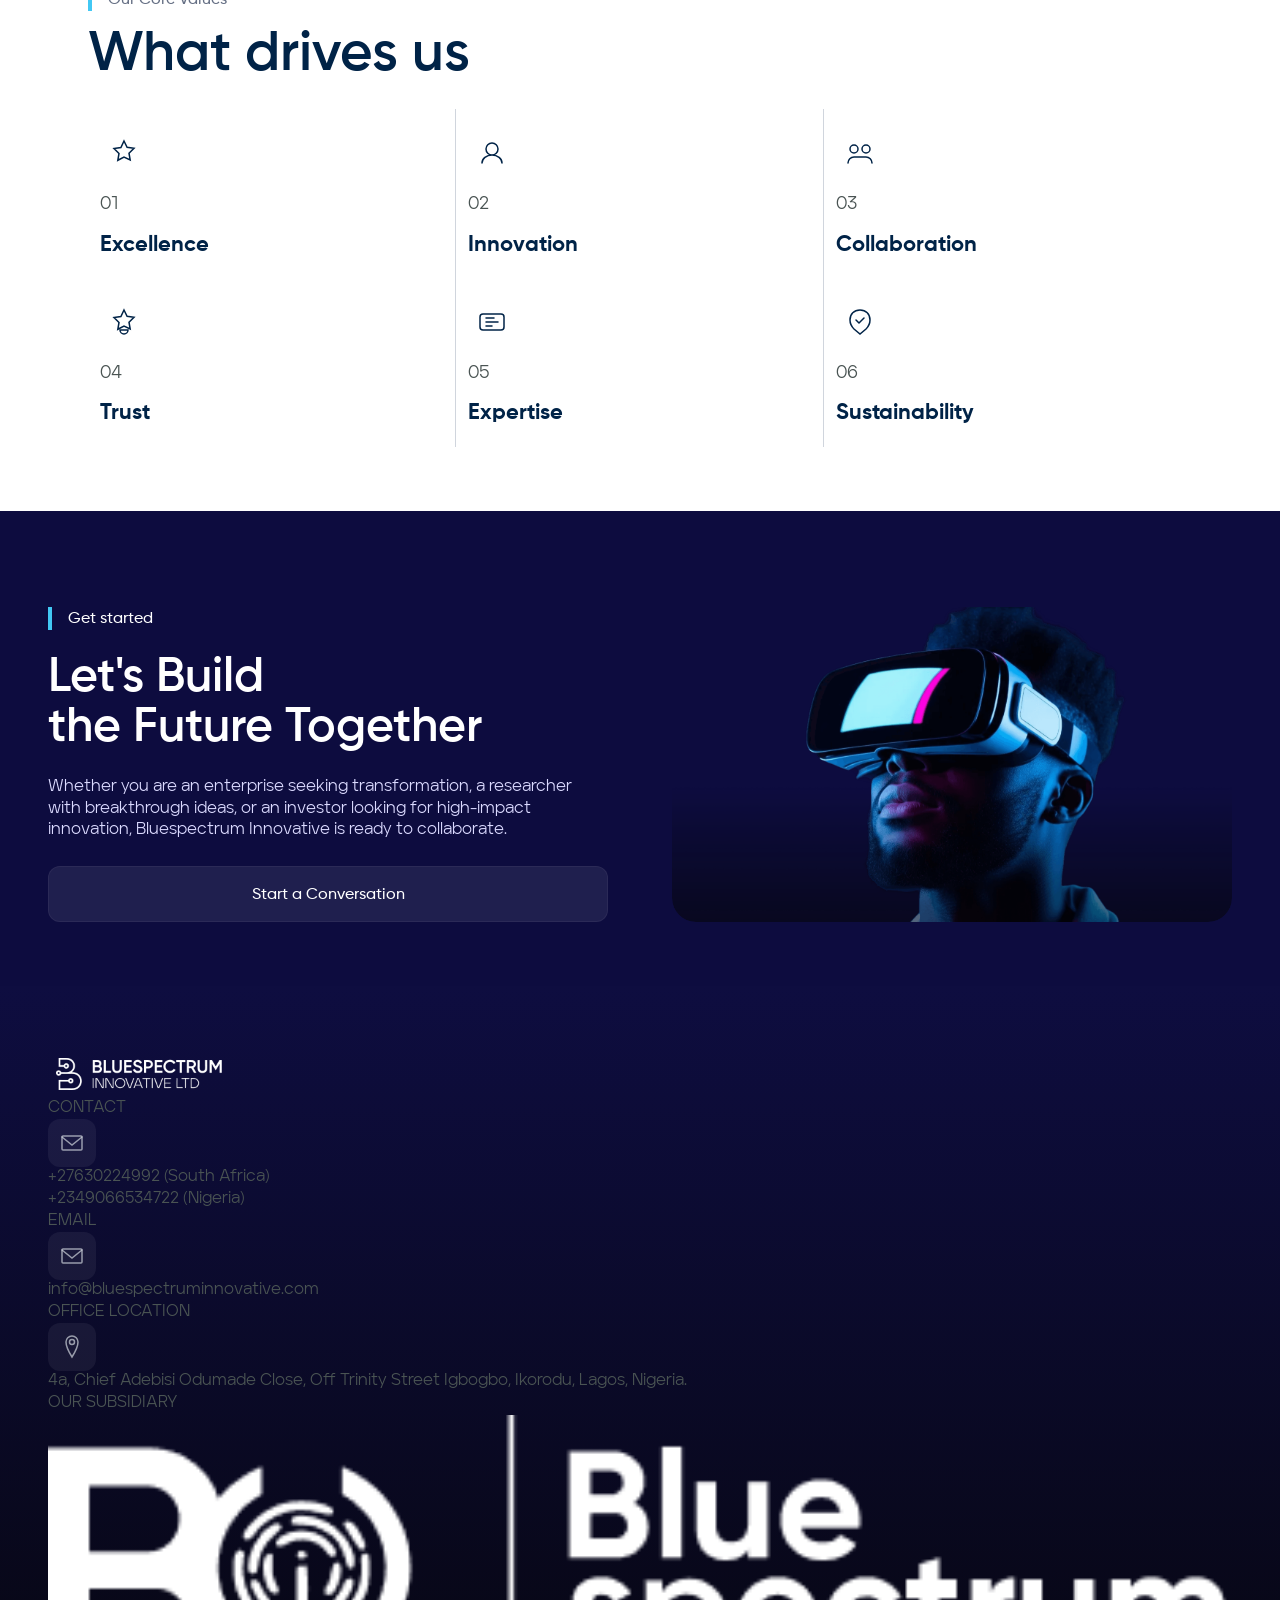
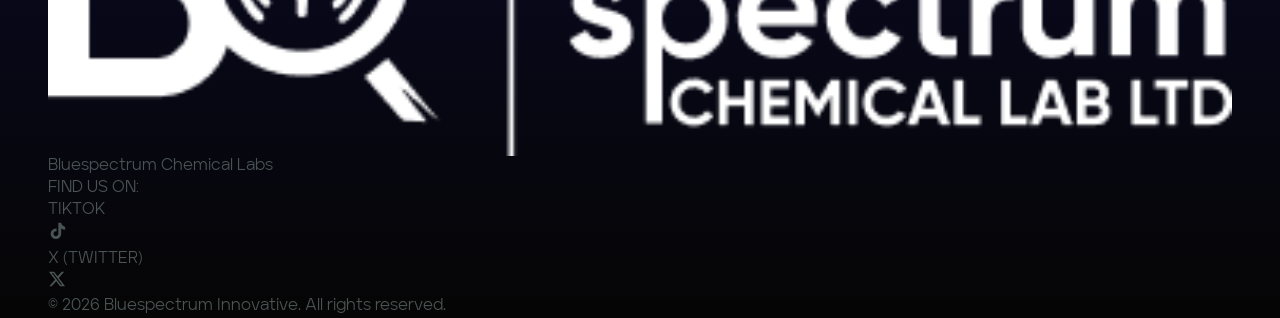
==== commit e2d6e3b6: "Apply design tokens to all pages — load tokens.css + system.css on Home, About, Services, Community," ====
--- a/about.html
+++ b/about.html
@@ -8,6 +8,8 @@
   <link rel="preconnect" href="https://fonts.googleapis.com" />
   <link rel="preconnect" href="https://fonts.gstatic.com" crossorigin />
   <link href="https://fonts.googleapis.com/css2?family=Inter:ital,wght@0,400;0,500;0,600;0,700;1,400&display=swap" rel="stylesheet" />
+  <link rel="stylesheet" href="assets/css/tokens.css" />
+  <link rel="stylesheet" href="assets/css/system.css" />
   <link rel="stylesheet" href="styles.css" />
 </head>
 <body>
--- a/assets/css/tokens.css
+++ b/assets/css/tokens.css
@@ -0,0 +1,195 @@
+/*
+ * Bluespectrum Innovative — Design Tokens
+ * Source: Figma Event_Page (ID 972:1104) + shared styles
+ * Generated from live Figma data — do not edit values by hand.
+ *
+ * NEAR-DUPLICATE FLAGS (review with designer):
+ *   - #002347 (--color-primary) = "BS. Primary color" AND "Dark text" — same hex, two style names
+ *   - #ff5104 (--color-orange)  = "BS. Secondary Color" AND "Primey orange" — same hex, two names
+ *   - --radius-xs uses 4px  (Figma had 4.18px — likely rounding artifact)
+ *   - --radius-sm uses 10px (Figma had 10.29px — likely rounding artifact)
+ *   - --radius-card-sm (12px) vs --radius-card-md (13px) — 1px apart, may be designer error
+ *   - --lh-tight (1.0) vs 0.99 on some 28px Bold nodes — treated as 1.0 here
+ *   - --lh-heading-2 (1.2) vs --lh-card (1.23) — close; check if intentional
+ *   - #fefefe (2 node uses) is 1 unit off #ffffff — treated as --color-white here
+ */
+
+:root {
+
+  /* ─────────────────────────────────────────
+     COLORS — Brand
+  ───────────────────────────────────────── */
+
+  --color-navy:        #0d0c3f;   /* BSI Dark Blue — primary dark bg, hero, nav */
+  --color-primary:     #002347;   /* BS. Primary Color / Dark text — dark headings on white */
+  --color-cyan:        #42c8f4;   /* BSI Torquoise Blue — accent, CTA, icons */
+  --color-orange:      #ff5104;   /* BS. Secondary Color / Primey orange — secondary accent */
+
+  /* ─────────────────────────────────────────
+     COLORS — Neutrals
+  ───────────────────────────────────────── */
+
+  --color-white:       #ffffff;
+  --color-near-black:  #050505;   /* dark section bg */
+  --color-gray-9f:     #9f9f9f;   /* mid gray — decorative / dividers (18 uses) */
+  --color-gray-67:     #667085;   /* cool gray — muted body text (4 uses) */
+  --color-gray-d0:     #d0d5dd;   /* light border / input border (4 uses) */
+  --color-subtext:     #4a5453;   /* dark subtext on white (Figma "Subtext" style) */
+  --color-gray-mid:    #908fa7;   /* lighter gray text / footer labels (Figma "Gray text" style) */
+  --color-gray-text:   #dbdaff;   /* lavender gray on dark bg (Figma "BSI Gray text" style) */
+  --color-blue-mid:    #20409a;   /* mid-blue — rare (1 use) */
+  --color-blue-slate:  #296d9d;   /* who-can-participate card gradient end */
+  --color-tint-cyan:   #f3fcff;   /* very light cyan bg tint (1 use) */
+  --color-tint-blue:   #e1f7ff;   /* light blue card/gradient end */
+
+  /* ─────────────────────────────────────────
+     COLORS — White alpha overlays
+  ───────────────────────────────────────── */
+
+  --color-white-02:    rgba(255, 255, 255, 0.02);   /* 19 uses */
+  --color-white-04:    rgba(255, 255, 255, 0.04);   /* 10 uses */
+  --color-white-05:    rgba(255, 255, 255, 0.05);   /* 20 uses — most common overlay */
+  --color-white-07:    rgba(255, 255, 255, 0.07);
+  --color-white-08:    rgba(255, 255, 255, 0.08);
+  --color-white-10:    rgba(255, 255, 255, 0.10);
+  --color-white-12:    rgba(255, 255, 255, 0.12);   /* 5 uses */
+  --color-white-60:    rgba(255, 255, 255, 0.60);
+
+  /* ─────────────────────────────────────────
+     COLORS — Navy alpha overlays
+  ───────────────────────────────────────── */
+
+  --color-navy-08:     rgba(13, 12, 63, 0.08);    /* 6 uses — card border / subtle bg */
+  --color-navy-15:     rgba(13, 12, 63, 0.15);    /* 3 uses — stronger overlay */
+  --color-black-20:    rgba(5,  5,  5,  0.20);    /* 1 use — image scrim */
+
+  /* ─────────────────────────────────────────
+     GRADIENTS
+  ───────────────────────────────────────── */
+
+  /* BSI brand gradient (Figma shared style: "BSI gradient") */
+  --gradient-brand:    linear-gradient(to right, #0d0c3f, #42c8f4);
+
+  /* Footer background */
+  --gradient-footer:   linear-gradient(to top, #050505, #0e0d40);
+
+  /* Card / section light gradient */
+  --gradient-card:     linear-gradient(to bottom, #ffffff, #e1f7ff);
+
+  /* About section background */
+  --gradient-about:    linear-gradient(to bottom, #ffffff, #f9f9fa);
+
+  /* Icon/feature card accent (dark navy to cyan, diagonal) */
+  --gradient-icon:     linear-gradient(145deg, #0d0c3f, #42c8f4);
+
+  /* Scrim overlays for images */
+  --gradient-scrim-h:  linear-gradient(to left, #070707, transparent);
+  --gradient-scrim-v:  linear-gradient(to bottom, #0d0c3f, transparent);
+
+
+  /* ─────────────────────────────────────────
+     TYPOGRAPHY — Font families
+  ───────────────────────────────────────── */
+
+  --font-heading:   'Gilroy-Bold', 'Inter', sans-serif;
+  --font-semibold:  'Gilroy-SemiBold', 'Inter', sans-serif;
+  --font-medium:    'Gilroy-Medium', 'Inter', sans-serif;
+  --font-body:      'Aventa', 'Inter', sans-serif;
+  --font-display:   'Expose', 'Inter', sans-serif;    /* rare — 2 uses, 18px decorative */
+  --font-special:   'Quilon', 'Inter', sans-serif;    /* rare — 1 use, 28px display */
+
+  /* ─────────────────────────────────────────
+     TYPOGRAPHY — Font sizes
+  ───────────────────────────────────────── */
+
+  --text-9:    9px;    /* micro badge / label */
+  --text-13:  13px;    /* smallest body */
+  --text-14:  14px;    /* caption / meta */
+  --text-15:  15px;    /* small body */
+  --text-16:  16px;    /* body base (most used size) */
+  --text-18:  18px;    /* body large */
+  --text-21:  21px;    /* card body — most used text node (22 instances) */
+  --text-22:  22px;    /* small heading */
+  --text-24:  24px;    /* card title */
+  --text-26:  26px;    /* subheading */
+  --text-28:  28px;    /* h4 */
+  --text-40:  40px;    /* h3 */
+  --text-48:  48px;    /* h2 */
+  --text-56:  56px;    /* h1 */
+
+  /* ─────────────────────────────────────────
+     TYPOGRAPHY — Line heights (unitless)
+     FLAG: --lh-heading-2 (1.2) vs --lh-card (1.23) — appear together; check with designer
+  ───────────────────────────────────────── */
+
+  --lh-tightest:  0.9;    /* Expose 18px */
+  --lh-tight:     1.0;    /* Gilroy-Medium 48px */
+  --lh-heading:   1.05;   /* primary heading rhythm — 56px, 28px, 22px Bold */
+  --lh-normal:    1.1;    /* 40px SemiBold, 18px Aventa, 16px Medium */
+  --lh-heading-2: 1.2;    /* 48px SemiBold, 24px Bold, 16px Medium */
+  --lh-card:      1.23;   /* 21px SemiBold — most common line height (22 instances) */
+  --lh-body:      1.3;    /* 16px Aventa body */
+  --lh-body-alt:  1.35;   /* 16–18px Aventa body variant */
+  --lh-relaxed:   1.5;    /* 24px Bold, 16px Medium */
+  --lh-loose:     1.6;    /* 15px Aventa small */
+  --lh-looser:    1.71;   /* 14px Aventa caption */
+  --lh-loosest:   1.85;   /* 13px Aventa tiny */
+
+  /* ─────────────────────────────────────────
+     TYPOGRAPHY — Letter spacing
+  ───────────────────────────────────────── */
+
+  --ls-normal:   0em;       /* default — most text */
+  --ls-tight-1:  -0.01em;   /* 40px SemiBold h3 */
+  --ls-tight-2:  -0.02em;   /* 48px Medium h2 */
+  --ls-tight-5:  -0.05em;   /* 48px SemiBold h2 */
+
+
+  /* ─────────────────────────────────────────
+     BORDER RADIUS
+     FLAG: --radius-card-sm (12px) vs --radius-card-md (13px) — 1px apart
+  ───────────────────────────────────────── */
+
+  --radius-xs:        4px;    /* small chip/tag — from Figma 4.18px (rounding artifact) */
+  --radius-sm:        10px;   /* small card corner — from Figma 10.29px (rounding artifact) */
+  --radius-card-sm:   12px;   /* card default */
+  --radius-card-md:   13px;   /* FLAG: 1px larger than card-sm — verify with designer */
+  --radius-md:        16px;
+  --radius-lg:        20px;
+  --radius-xl:        24px;
+  --radius-2xl:       32px;
+  --radius-3xl:       48px;
+  --radius-pill:      100px;  /* pill button / full-round badge */
+
+
+  /* ─────────────────────────────────────────
+     LAYOUT
+  ───────────────────────────────────────── */
+
+  --frame-width:       1200px;   /* Figma canvas width */
+  --breakpoint-sm:      810px;   /* tablet */
+  --breakpoint-lg:     1200px;   /* desktop */
+
+  --gutter-mobile:      20px;
+  --gutter-tablet:      32px;
+  --gutter-desktop:     48px;
+  --gutter:             var(--gutter-desktop);
+
+
+  /* ─────────────────────────────────────────
+     SHADOWS
+     (No box-shadow effects found on Event_Page nodes.
+      Cards use border + alpha backgrounds for depth.)
+  ───────────────────────────────────────── */
+
+  --shadow-none: none;
+
+}
+
+/* Responsive gutter overrides */
+@media (max-width: 1199px) {
+  :root { --gutter: var(--gutter-tablet); }
+}
+@media (max-width: 809px) {
+  :root { --gutter: var(--gutter-mobile); }
+}
--- a/assets/css/system.css
+++ b/assets/css/system.css
@@ -0,0 +1,280 @@
+/*
+ * Bluespectrum Innovative — Design System Utilities
+ * ══════════════════════════════════════════════════════════════════
+ *
+ * RULE: Before writing any custom CSS for a new section, check here.
+ * If a utility class handles it, use the class — do NOT duplicate it.
+ *
+ * Load order: tokens.css → system.css → styles.css → page <style>
+ *
+ * Contents:
+ *   1. Layout    — section wrappers, inner containers
+ *   2. Backgrounds
+ *   3. Typography — heading, body, label scales
+ *   4. Text colors
+ *   5. Section label component
+ *   6. Dividers & borders
+ *   7. Spacing helpers
+ * ══════════════════════════════════════════════════════════════════
+ */
+
+
+/* ══════════════════════════════════════════════════════════════════
+   1. LAYOUT
+   ══════════════════════════════════════════════════════════════════
+
+   Standard section padding (vertical rhythm for the whole site):
+     .section        → 80px top/bottom  (default)
+     .section--lg    → 120px            (hero-adjacent, feature sections)
+     .section--sm    → 48px             (compact sections, intros)
+     .section--flush → 0 padding        (full-bleed images, etc.)
+
+   Inner container widths:
+     .section-inner          → 1440px  (full canvas — matches existing pages)
+     .section-inner--frame   → 1200px  (Figma frame width — matches Figma exactly)
+     .section-inner--narrow  → 960px   (text-heavy, article-like sections)
+
+   Combine: <section class="section bg-navy">
+              <div class="section-inner--frame"> … </div>
+            </section>
+   ══════════════════════════════════════════════════════════════════ */
+
+.section         { padding: 80px var(--gutter); }
+.section--lg     { padding: 120px var(--gutter); }
+.section--sm     { padding: 48px var(--gutter); }
+.section--flush  { padding-left: var(--gutter); padding-right: var(--gutter); }
+
+.section-inner {
+  max-width: 1440px;
+  margin-left: auto;
+  margin-right: auto;
+}
+.section-inner--frame {
+  max-width: 1200px;
+  margin-left: auto;
+  margin-right: auto;
+}
+.section-inner--narrow {
+  max-width: 960px;
+  margin-left: auto;
+  margin-right: auto;
+}
+
+
+/* ══════════════════════════════════════════════════════════════════
+   2. BACKGROUNDS
+   ══════════════════════════════════════════════════════════════════ */
+
+.bg-white       { background-color: var(--color-white); }
+.bg-navy        { background-color: var(--color-navy); }
+.bg-dark        { background-color: var(--color-near-black); }
+.bg-primary     { background-color: var(--color-primary); }
+.bg-light       { background-color: var(--color-tint-blue); }  /* #e1f7ff */
+.bg-approach    { background-color: #f9fafb; }                 /* light gray */
+.bg-brand       { background: var(--gradient-brand); }         /* navy → cyan */
+.bg-footer      { background: var(--gradient-footer); }        /* dark gradient */
+
+
+/* ══════════════════════════════════════════════════════════════════
+   3. TYPOGRAPHY
+   ══════════════════════════════════════════════════════════════════
+
+   Scale (Figma-sourced, see tokens.css for full token reference):
+
+     Display  → 56px Gilroy-SemiBold, lh 1.05, ls -0.02em
+     H1       → 48px Gilroy-SemiBold, lh 1.0,  ls -0.02em
+     H2       → 40px Gilroy-SemiBold, lh 1.1,  ls -0.01em
+     H3       → 28px Gilroy-Bold,     lh 1.05
+     H4       → 22px Gilroy-Bold,     lh 1.05
+     Body-lg  → 18px Aventa,          lh 1.35
+     Body     → 16px Aventa,          lh 1.35
+     Body-sm  → 14px Aventa,          lh 1.71
+     Caption  → 13px Aventa,          lh 1.85
+     Label    → 16px Gilroy-Medium,   lh 1.1
+
+   Usage: <h2 class="t-h1 text-primary"> … </h2>
+   ══════════════════════════════════════════════════════════════════ */
+
+.t-display {
+  font-family: var(--font-semibold);
+  font-size: var(--text-56);
+  font-weight: 400;
+  line-height: var(--lh-heading);
+  letter-spacing: -0.02em;
+}
+.t-h1 {
+  font-family: var(--font-semibold);
+  font-size: var(--text-48);
+  font-weight: 400;
+  line-height: var(--lh-tight);
+  letter-spacing: -0.02em;
+}
+.t-h2 {
+  font-family: var(--font-semibold);
+  font-size: var(--text-40);
+  font-weight: 400;
+  line-height: var(--lh-normal);
+  letter-spacing: -0.01em;
+}
+.t-h3 {
+  font-family: var(--font-heading);
+  font-size: var(--text-28);
+  font-weight: 400;
+  line-height: var(--lh-heading);
+}
+.t-h4 {
+  font-family: var(--font-heading);
+  font-size: var(--text-22);
+  font-weight: 400;
+  line-height: var(--lh-heading);
+}
+.t-h5 {
+  font-family: var(--font-heading);
+  font-size: var(--text-21);
+  font-weight: 400;
+  line-height: var(--lh-card);
+}
+.t-body-lg {
+  font-family: var(--font-body);
+  font-size: var(--text-18);
+  font-weight: 400;
+  line-height: var(--lh-body-alt);
+}
+.t-body {
+  font-family: var(--font-body);
+  font-size: var(--text-16);
+  font-weight: 400;
+  line-height: var(--lh-body-alt);
+}
+.t-body-sm {
+  font-family: var(--font-body);
+  font-size: var(--text-14);
+  font-weight: 400;
+  line-height: var(--lh-looser);
+}
+.t-caption {
+  font-family: var(--font-body);
+  font-size: var(--text-13);
+  font-weight: 400;
+  line-height: var(--lh-loosest);
+}
+.t-label {
+  font-family: var(--font-medium);
+  font-size: var(--text-16);
+  font-weight: 400;
+  line-height: var(--lh-normal);
+}
+.t-label-sm {
+  font-family: var(--font-medium);
+  font-size: var(--text-14);
+  font-weight: 400;
+  line-height: var(--lh-normal);
+}
+
+
+/* ══════════════════════════════════════════════════════════════════
+   4. TEXT COLORS
+   ══════════════════════════════════════════════════════════════════
+
+   On light backgrounds:   text-primary, text-navy, text-muted, text-cyan
+   On dark backgrounds:    text-white, text-white-soft, text-cyan, text-lavender
+   ══════════════════════════════════════════════════════════════════ */
+
+/* On-light */
+.text-primary    { color: var(--color-primary); }    /* #002347 — dark headings */
+.text-navy       { color: var(--color-navy); }       /* #0d0c3f */
+.text-cyan       { color: var(--color-cyan); }       /* #42c8f4 */
+.text-muted      { color: var(--color-subtext); }    /* #4a5453 — body on white */
+.text-gray       { color: var(--color-gray-67); }    /* #667085 — captions */
+.text-orange     { color: var(--color-orange); }     /* #ff5104 */
+
+/* On-dark */
+.text-white      { color: var(--color-white); }
+.text-white-soft { color: var(--color-white-60); }   /* 60% white — secondary on dark */
+.text-lavender   { color: var(--color-gray-text); }  /* #dbdaff — body on navy */
+
+
+/* ══════════════════════════════════════════════════════════════════
+   5. SECTION LABEL COMPONENT
+   ══════════════════════════════════════════════════════════════════
+
+   The left-cyan-bar label used at the top of every section.
+   ALWAYS use this class — never create a one-off equivalent.
+
+   Usage:
+     <div class="section-label">Locations</div>
+     <div class="section-label section-label--on-dark">Activities</div>
+     <div class="section-label section-label--white">Events</div>
+
+   Note: .ev-label is an alias that maps to these same rules (see below).
+   ══════════════════════════════════════════════════════════════════ */
+
+.section-label {
+  display: inline-flex;
+  flex-direction: row;
+  align-items: center;
+  gap: 10px;
+  font-family: var(--font-medium);
+  font-size: var(--text-16);
+  font-weight: 400;
+  line-height: var(--lh-normal);
+  color: var(--color-subtext);
+  margin-bottom: 20px;
+}
+.section-label::before {
+  content: '';
+  display: block;
+  width: 3px;
+  height: 18px;
+  background: var(--color-cyan);
+  border-radius: 2px;
+  flex-shrink: 0;
+}
+/* On dark/navy backgrounds */
+.section-label--on-dark {
+  color: rgba(255, 255, 255, 0.65);
+}
+.section-label--on-dark::before {
+  background: rgba(255, 255, 255, 0.5);
+}
+/* White text, cyan bar (on colored or image backgrounds) */
+.section-label--white {
+  color: var(--color-white);
+}
+.section-label--white::before {
+  background: var(--color-cyan);
+}
+/* Centered variant */
+.section-label--center {
+  display: flex;
+  justify-content: center;
+}
+
+
+/* ══════════════════════════════════════════════════════════════════
+   6. DIVIDERS & BORDERS
+   ══════════════════════════════════════════════════════════════════ */
+
+.border-top         { border-top: 1px solid var(--color-gray-d0); }
+.border-bottom      { border-bottom: 1px solid var(--color-gray-d0); }
+.border-top-subtle  { border-top: 1px solid var(--color-navy-08); }
+.border-top-dark    { border-top: 1px solid rgba(255, 255, 255, 0.08); }
+
+
+/* ══════════════════════════════════════════════════════════════════
+   7. SPACING HELPERS
+   ══════════════════════════════════════════════════════════════════
+
+   Standard bottom-margin after a section label before the heading:
+     .mb-label  → 20px (label → heading gap)
+     .mb-heading → 40px (heading → body/grid gap)
+   ══════════════════════════════════════════════════════════════════ */
+
+.mb-label   { margin-bottom: 20px; }
+.mb-heading { margin-bottom: 40px; }
+.mb-xs      { margin-bottom: 8px; }
+.mb-sm      { margin-bottom: 16px; }
+.mb-md      { margin-bottom: 24px; }
+.mb-lg      { margin-bottom: 48px; }
+.mb-xl      { margin-bottom: 64px; }
+.mb-0       { margin-bottom: 0; }
